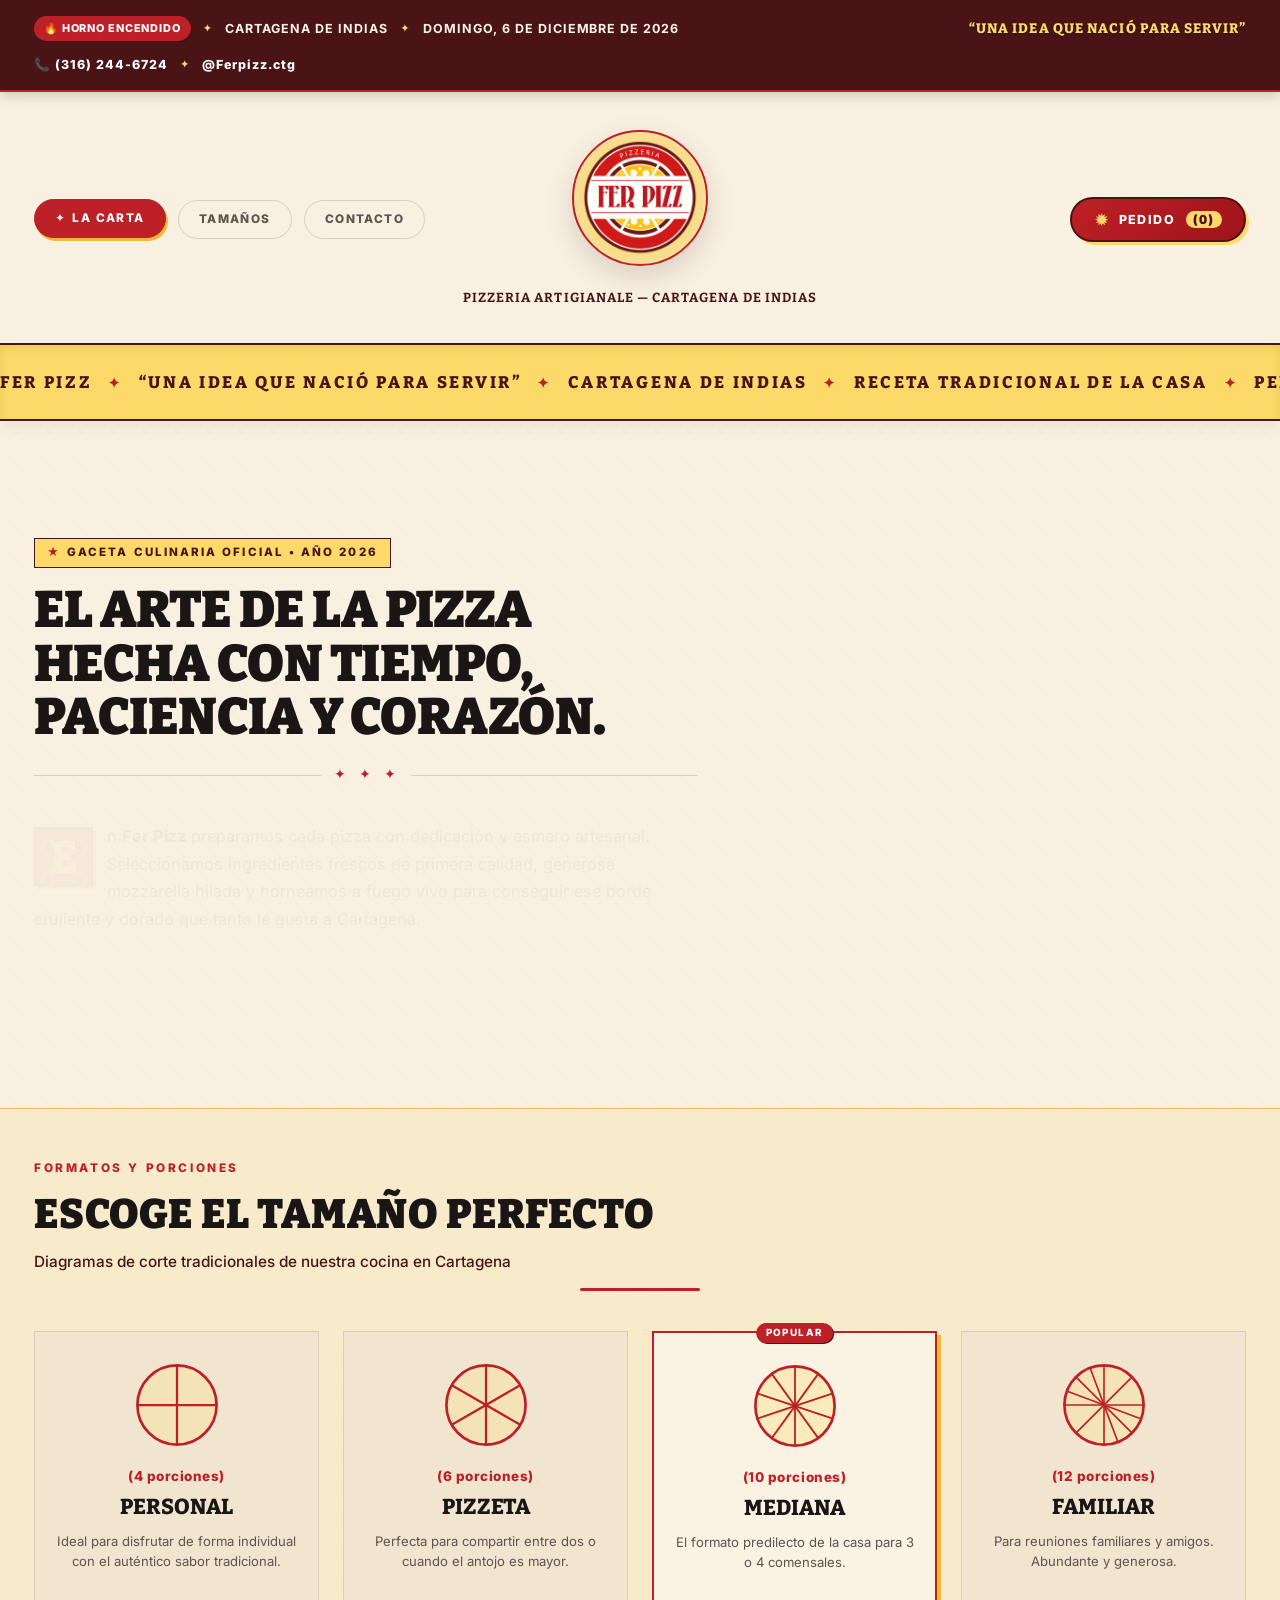
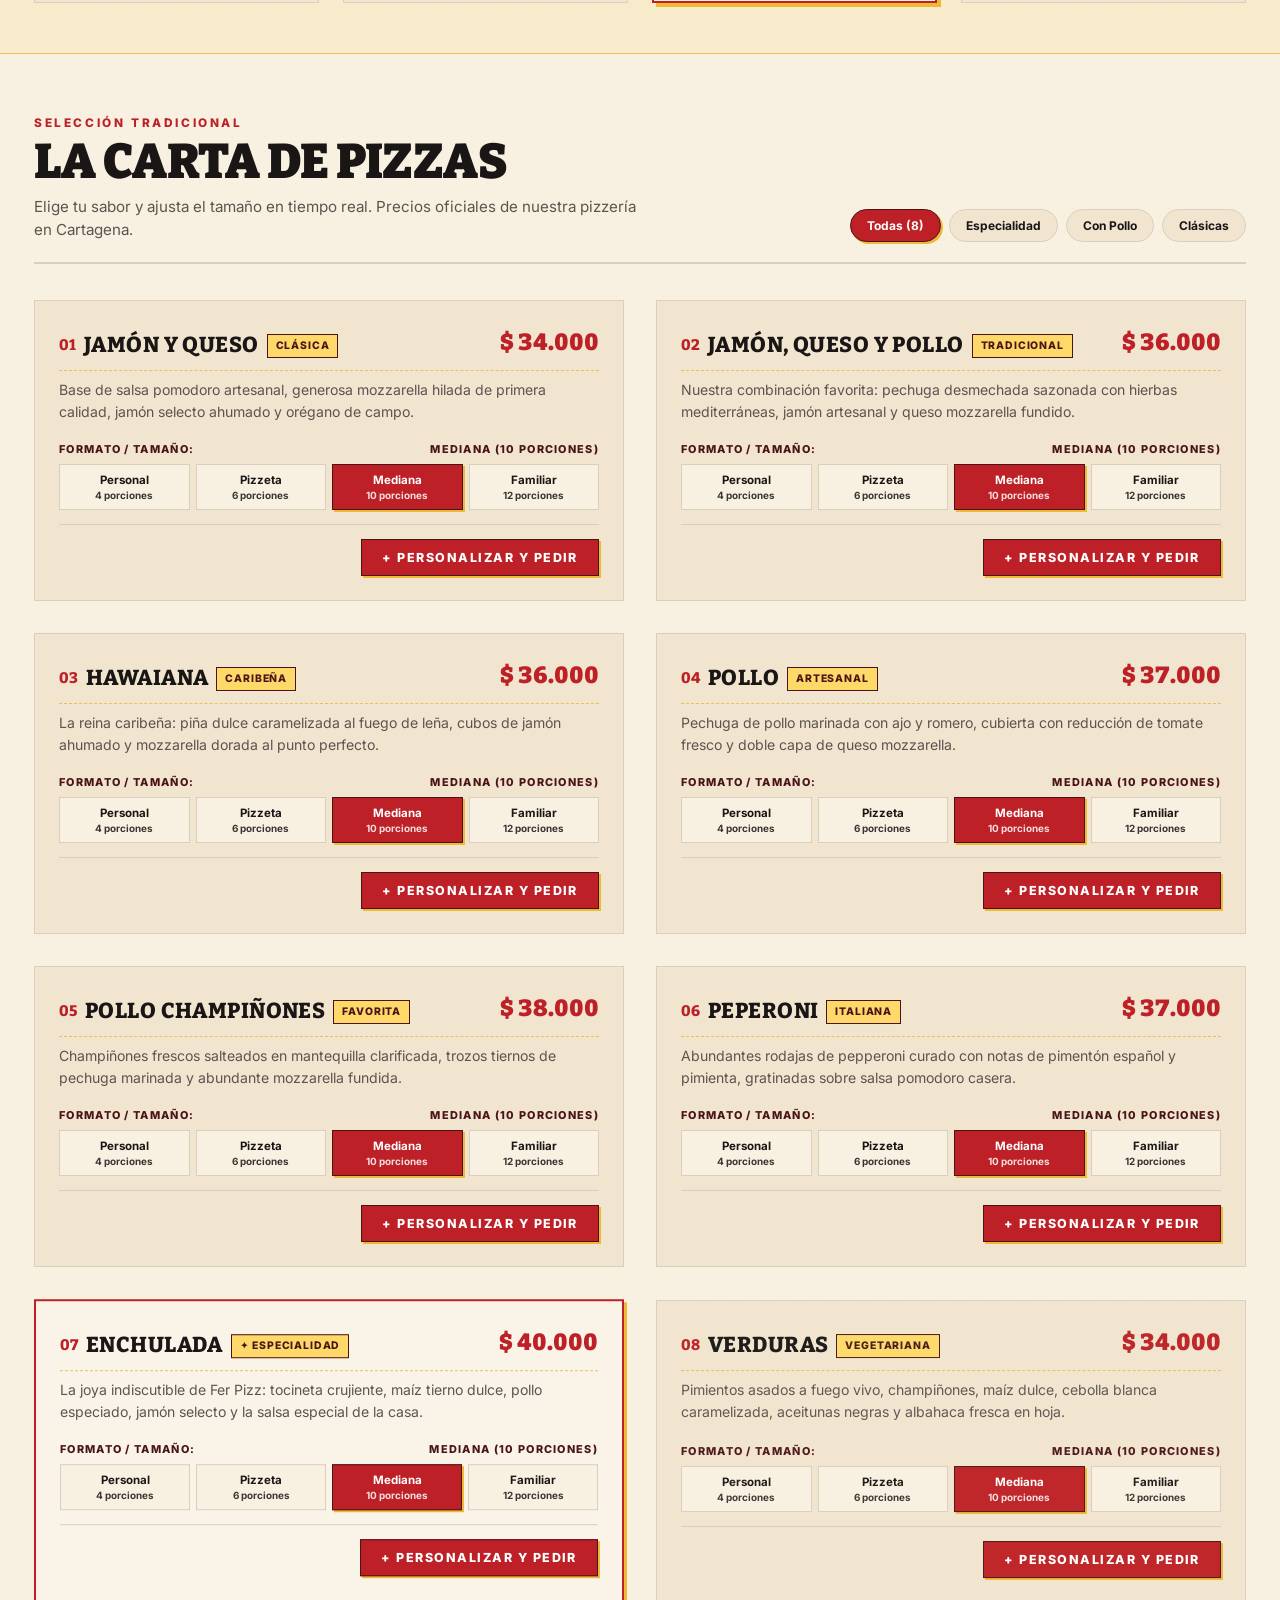
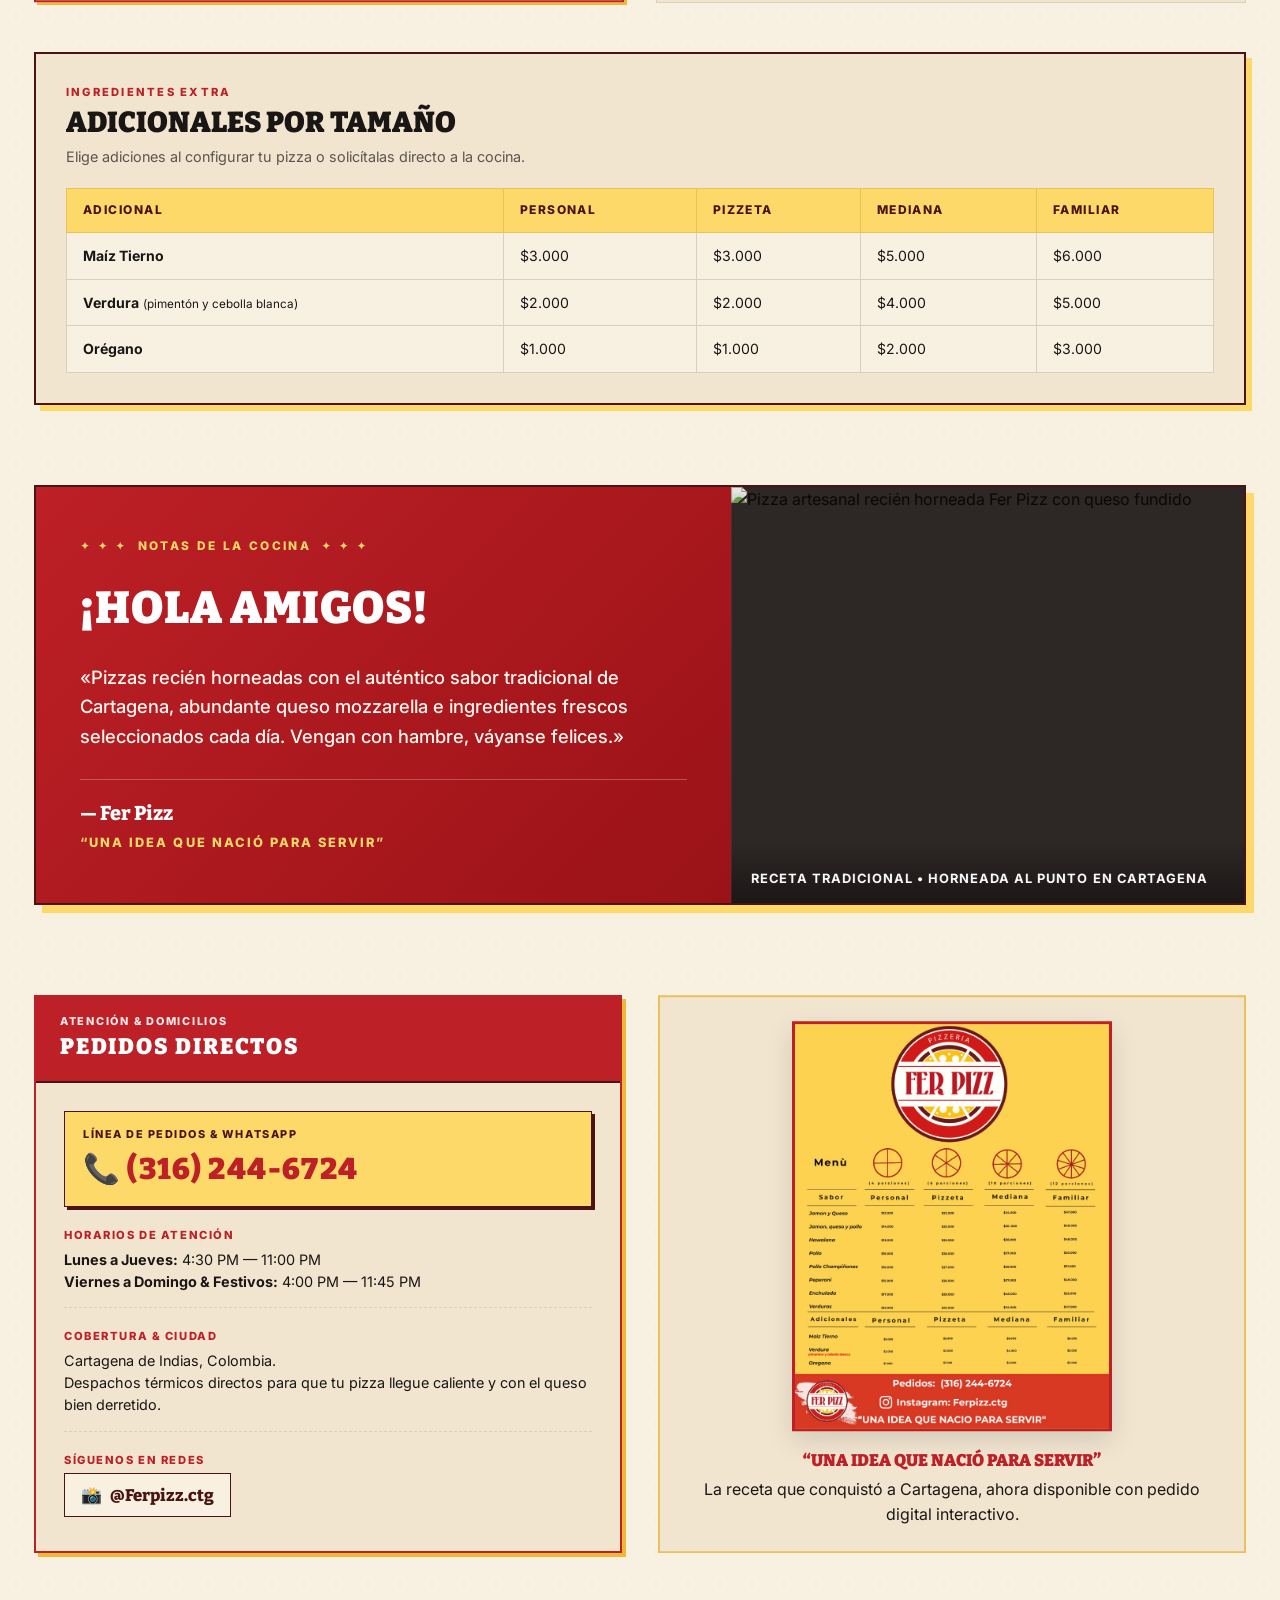
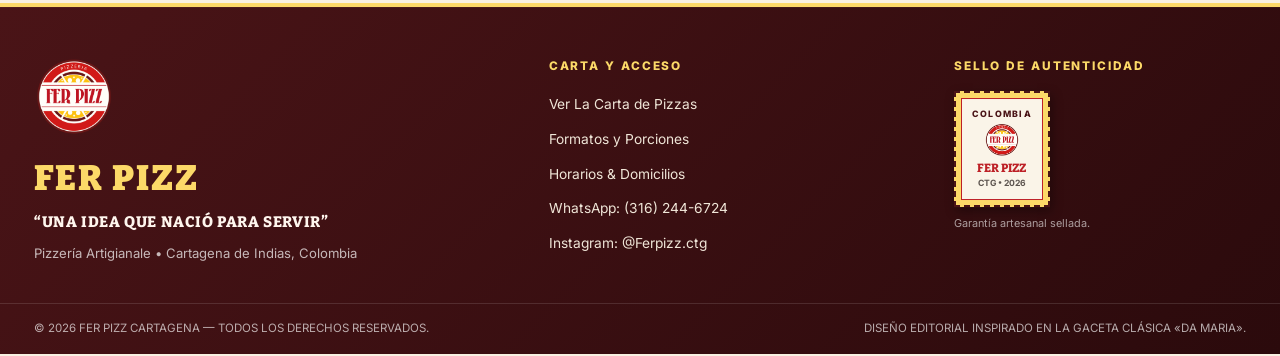
==== index.html @ 202ca38a "feat: lanzamiento oficial de la plataforma web Fer Pizz Cartagena - Diseño editorial artesanal inspi" ====
<!DOCTYPE html>
<html lang="es">
<head>
  <meta charset="UTF-8">
  <meta name="viewport" content="width=device-width, initial-scale=1.0, maximum-scale=5.0, viewport-fit=cover">
  <title>FER PIZZ — Pizzeria Artigianale | Cartagena de Indias</title>
  <meta name="description" content="Pizzería artesanal Fer Pizz en Cartagena. Una idea que nació para servir: pizzas recién horneadas, ingredientes frescos y el auténtico sabor tradicional de Cartagena.">

  <!-- Google Fonts: Playfair Display, Bitter & Inter -->
  <link rel="preconnect" href="https://fonts.googleapis.com">
  <link rel="preconnect" href="https://fonts.gstatic.com" crossorigin>
  <link href="https://fonts.googleapis.com/css2?family=Bitter:ital,wght@0,400;0,600;0,700;0,800;0,900;1,400;1,700&family=Inter:wght@300;400;500;600;700;800&family=Playfair+Display:ital,wght@0,400;0,600;0,700;0,900;1,400;1,600;1,700&display=swap" rel="stylesheet">

  <!-- Leaflet.js CSS (OpenStreetMap - 100% Gratuito) -->
  <link rel="stylesheet" href="https://unpkg.com/leaflet@1.9.4/dist/leaflet.css" integrity="sha256-p4NxAoJBhIIN+hmNHrzRCf9tD/miZyoHS5obTRR9BMY=" crossorigin=""/>

  <!-- Estilos Maestros Da Maria + Fer Pizz Brand -->
  <link rel="stylesheet" href="styles.css">
</head>
<body class="newspaper-theme full-viewport">

  <!-- TOPBAR EDITORIAL UNIFICADA (ELEGANTE, SIN DOBLE AMARILLO) -->
  <div class="unified-editorial-topbar">
    <div class="site-container topbar-flex">
      <div class="topbar-left">
        <span class="badge-oven">🔥 HORNO ENCENDIDO</span>
        <span class="topbar-sep">✦</span>
        <span class="topbar-text">CARTAGENA DE INDIAS</span>
        <span class="topbar-sep desktop-only">✦</span>
        <span class="topbar-date desktop-only" id="currentDateDisplay">EDICIÓN DE HOY</span>
      </div>
      <div class="topbar-center">
        <span class="topbar-slogan">“UNA IDEA QUE NACIÓ PARA SERVIR”</span>
      </div>
      <div class="topbar-right">
        <a href="https://wa.me/573162446724" target="_blank" rel="noopener noreferrer" class="topbar-contact-link">
          📞 (316) 244-6724
        </a>
        <span class="topbar-sep">✦</span>
        <a href="https://instagram.com/Ferpizz.ctg" target="_blank" rel="noopener noreferrer" class="topbar-contact-link">
          @Ferpizz.ctg
        </a>
      </div>
    </div>
  </div>

  <!-- HEADER PRINCIPAL SIMÉTRICO CON LOGO ORIGINAL -->
  <header class="editorial-header-fluid" id="mainHeader">
    <div class="site-container header-layout">
      
      <!-- LADO IZQUIERDO: NAVEGACIÓN -->
      <nav class="header-nav-group left-nav" aria-label="Navegación principal">
        <a href="#menu-section" class="pill-btn-nav active">
          <span class="pill-ornament">✦</span>
          <span>LA CARTA</span>
        </a>
        <a href="#porciones-section" class="pill-btn-subtle">
          <span>TAMAÑOS</span>
        </a>
        <a href="#horarios-section" class="pill-btn-subtle">
          <span>CONTACTO</span>
        </a>
      </nav>

      <!-- CENTRO: LOGO OFICIAL FER PIZZ -->
      <div class="brand-center-wrapper">
        <a href="#" class="logo-link" aria-label="Inicio Fer Pizz">
          <div class="logo-circle-ring">
            <img 
              src="logo.png" 
              alt="Logo Oficial Fer Pizz - Pizzería Artigianale Cartagena" 
              class="official-logo-img"
              width="130"
              height="130"
            />
          </div>
        </a>
        <p class="brand-tagline">Pizzeria Artigianale — Cartagena de Indias</p>
      </div>

      <!-- LADO DERECHO: BOTÓN DE PEDIDO INTERACTIVO -->
      <div class="header-nav-group right-nav">
        <button id="cartTriggerBtn" class="pill-btn-cart" aria-label="Ver carrito de compras">
          <span class="cart-spin-icon">✹</span>
          <span class="cart-label">PEDIDO</span>
          <span class="cart-badge-counter" id="cartCountBadge">(0)</span>
        </button>
      </div>

    </div>
  </header>

  <!-- MARQUESINA INFINITA CONTINUA (LOOP TICKER MOSTAZA Y ROJO) -->
  <div class="marquee-mustard-wrapper" aria-label="Cinta de novedades">
    <div class="marquee-track" id="marqueeTrack">
      <div class="marquee-content">
        FER PIZZ <span class="m-diamond">✦</span> “UNA IDEA QUE NACIÓ PARA SERVIR” <span class="m-diamond">✦</span> CARTAGENA DE INDIAS <span class="m-diamond">✦</span> RECETA TRADICIONAL DE LA CASA <span class="m-diamond">✦</span> PEDIDOS AL (316) 244-6724 <span class="m-diamond">✦</span> @FERPIZZ.CTG <span class="m-diamond">✦</span> DEL HORNO A TU MESA <span class="m-diamond">✦</span>
      </div>
      <div class="marquee-content" aria-hidden="true">
        FER PIZZ <span class="m-diamond">✦</span> “UNA IDEA QUE NACIÓ PARA SERVIR” <span class="m-diamond">✦</span> CARTAGENA DE INDIAS <span class="m-diamond">✦</span> RECETA TRADICIONAL DE LA CASA <span class="m-diamond">✦</span> PEDIDOS AL (316) 244-6724 <span class="m-diamond">✦</span> @FERPIZZ.CTG <span class="m-diamond">✦</span> DEL HORNO A TU MESA <span class="m-diamond">✦</span>
      </div>
    </div>
  </div>

  <!-- HERO EDITORIAL CON ANIMACIÓN DE ENTRADA -->
  <section class="hero-fluid-section">
    <div class="site-container hero-grid">
      
      <!-- COLUMNA IZQUIERDA HERO: MANIFIESTO & CITA -->
      <div class="hero-manifesto-col reveal-on-scroll">
        <div class="hero-kicker-badge">
          <span class="kicker-star">★</span> GACETA CULINARIA OFICIAL • AÑO 2026
        </div>
        <h1 class="hero-headline-title">
          EL ARTE DE LA PIZZA HECHA CON TIEMPO, PACIENCIA Y CORAZÓN.
        </h1>
        <div class="hero-rule-ornate">
          <span class="rule-line"></span>
          <span class="rule-symbol">✦ ✦ ✦</span>
          <span class="rule-line"></span>
        </div>
        <p class="hero-body-text">
          <span class="letterhighlight">E</span>n <strong>Fer Pizz</strong> preparamos cada pizza con dedicación y esmero artesanal. Seleccionamos ingredientes frescos de primera calidad, generosa mozzarella hilada y horneamos a fuego vivo para conseguir ese borde crujiente y dorado que tanto le gusta a Cartagena.
        </p>

        <div class="hero-action-row">
          <a href="#menu-section" class="btn-mustard-solid pulse-cta">
            <span>EXPLORAR LA CARTA COMPLETA ↓</span>
          </a>
          <a href="https://wa.me/573162446724?text=Hola%20Fer%20Pizz%2C%20quisiera%20hacer%20un%20pedido%20directo" target="_blank" rel="noopener noreferrer" class="btn-editorial-outline">
            <span>WHATSAPP DIRECTO ↗</span>
          </a>
        </div>
      </div>

      <!-- COLUMNA DERECHA HERO: FOTO ENMARCADA & SELLO VINTAGE FLOTANTE -->
      <div class="hero-visual-col reveal-on-scroll delay-1">
        <div class="photo-composition-wrap">
          
          <!-- SELLO DE GARANTÍA EDITORIAL ORGANIZADO Y ELEGANTE -->
          <div class="clean-seal-badge" id="rubberStamp" title="Sello de Garantía Fer Pizz">
            <div class="seal-outer-circle">
              <div class="seal-inner-circle">
                <span class="seal-city-tag">CARTAGENA</span>
                <span class="seal-stars">★ ★ ★</span>
                <strong class="seal-brand">FER PIZZ</strong>
                <span class="seal-tradition">TRADICIONAL</span>
                <span class="seal-pill">2026</span>
              </div>
            </div>
          </div>

          <!-- FOTOGRAFÍA PRINCIPAL VERTICAL -->
          <div class="framed-photo-card">
            <img 
              src="https://images.unsplash.com/photo-1513104890138-7c749659a591?q=80&w=1200&auto=format&fit=crop" 
              alt="Pizza artesanal Fer Pizz horneada al punto con queso fundido y albahaca fresca"
              class="editorial-main-img"
              loading="eager"
            />
            <div class="photo-caption-bar">
              <span class="caption-icon">❧</span>
              <span class="caption-text">Receta Tradicional • Hornos de Fuego Vivo • Cartagena</span>
            </div>
          </div>

        </div>
      </div>

    </div>
  </section>

  <!-- SECCIÓN VISUAL DE PORCIONES Y TAMAÑOS (DISEÑO EXACTO DEL MENÚ ORIGINAL) -->
  <section class="portions-guide-section" id="porciones-section">
    <div class="site-container">
      
      <div class="section-title-wrap text-center reveal-on-scroll">
        <span class="kicker-tag">FORMATOS Y PORCIONES</span>
        <h2 class="section-headline">ESCOGE EL TAMAÑO PERFECTO</h2>
        <p class="section-sub">Diagramas de corte tradicionales de nuestra cocina en Cartagena</p>
        <div class="mustard-divider-line"></div>
      </div>

      <!-- GRILLA DE LOS 4 FORMATOS ORIGINALES -->
      <div class="portions-interactive-grid reveal-on-scroll delay-1">
        
        <!-- FORMATO 1: PERSONAL -->
        <div class="portion-card" data-size="personal">
          <div class="portion-circle-diagram">
            <!-- 4 Porciones: Cruz en círculo -->
            <svg viewBox="0 0 100 100" class="pizza-cut-svg">
              <circle cx="50" cy="50" r="44" stroke="#BD2026" stroke-width="3" fill="#FCD968" fill-opacity="0.25"/>
              <line x1="50" y1="6" x2="50" y2="94" stroke="#BD2026" stroke-width="2.5"/>
              <line x1="6" y1="50" x2="94" y2="50" stroke="#BD2026" stroke-width="2.5"/>
            </svg>
          </div>
          <span class="portion-count-tag">(4 porciones)</span>
          <h3 class="portion-name">Personal</h3>
          <p class="portion-desc">Ideal para disfrutar de forma individual con el auténtico sabor tradicional.</p>
        </div>

        <!-- FORMATO 2: PIZZETA -->
        <div class="portion-card" data-size="pizzeta">
          <div class="portion-circle-diagram">
            <!-- 6 Porciones: 3 líneas a 60° -->
            <svg viewBox="0 0 100 100" class="pizza-cut-svg">
              <circle cx="50" cy="50" r="44" stroke="#BD2026" stroke-width="3" fill="#FCD968" fill-opacity="0.25"/>
              <line x1="50" y1="6" x2="50" y2="94" stroke="#BD2026" stroke-width="2.5"/>
              <line x1="12" y1="28" x2="88" y2="72" stroke="#BD2026" stroke-width="2.5"/>
              <line x1="12" y1="72" x2="88" y2="28" stroke="#BD2026" stroke-width="2.5"/>
            </svg>
          </div>
          <span class="portion-count-tag">(6 porciones)</span>
          <h3 class="portion-name">Pizzeta</h3>
          <p class="portion-desc">Perfecta para compartir entre dos o cuando el antojo es mayor.</p>
        </div>

        <!-- FORMATO 3: MEDIANA -->
        <div class="portion-card active-featured" data-size="mediana">
          <div class="portion-badge-pop">POPULAR</div>
          <div class="portion-circle-diagram">
            <!-- 10 Porciones -->
            <svg viewBox="0 0 100 100" class="pizza-cut-svg">
              <circle cx="50" cy="50" r="44" stroke="#BD2026" stroke-width="3" fill="#FCD968" fill-opacity="0.32"/>
              <line x1="50" y1="6" x2="50" y2="94" stroke="#BD2026" stroke-width="2"/>
              <line x1="8" y1="36" x2="92" y2="64" stroke="#BD2026" stroke-width="2"/>
              <line x1="24" y1="14" x2="76" y2="86" stroke="#BD2026" stroke-width="2"/>
              <line x1="76" y1="14" x2="24" y2="86" stroke="#BD2026" stroke-width="2"/>
              <line x1="92" y1="36" x2="8" y2="64" stroke="#BD2026" stroke-width="2"/>
            </svg>
          </div>
          <span class="portion-count-tag">(10 porciones)</span>
          <h3 class="portion-name">Mediana</h3>
          <p class="portion-desc">El formato predilecto de la casa para 3 o 4 comensales.</p>
        </div>

        <!-- FORMATO 4: FAMILIAR -->
        <div class="portion-card" data-size="familiar">
          <div class="portion-circle-diagram">
            <!-- 12 Porciones -->
            <svg viewBox="0 0 100 100" class="pizza-cut-svg">
              <circle cx="50" cy="50" r="44" stroke="#BD2026" stroke-width="3" fill="#FCD968" fill-opacity="0.25"/>
              <line x1="50" y1="6" x2="50" y2="94" stroke="#BD2026" stroke-width="1.8"/>
              <line x1="6" y1="50" x2="94" y2="50" stroke="#BD2026" stroke-width="1.8"/>
              <line x1="19" y1="19" x2="81" y2="81" stroke="#BD2026" stroke-width="1.8"/>
              <line x1="19" y1="81" x2="81" y2="19" stroke="#BD2026" stroke-width="1.8"/>
              <line x1="10" y1="35" x2="90" y2="65" stroke="#BD2026" stroke-width="1.8"/>
              <line x1="35" y1="10" x2="65" y2="90" stroke="#BD2026" stroke-width="1.8"/>
            </svg>
          </div>
          <span class="portion-count-tag">(12 porciones)</span>
          <h3 class="portion-name">Familiar</h3>
          <p class="portion-desc">Para reuniones familiares y amigos. Abundante y generosa.</p>
        </div>

      </div>

    </div>
  </section>

  <!-- LA CARTA DE PIZZAS INTERACTIVA CON FILTROS Y ANIMACIONES -->
  <section class="menu-interactive-section" id="menu-section">
    <div class="site-container">
      
      <div class="menu-header-bar reveal-on-scroll">
        <div class="menu-header-text">
          <span class="kicker-tag">SELECCIÓN TRADICIONAL</span>
          <h2 class="menu-giant-title">LA CARTA DE PIZZAS</h2>
          <p class="menu-lead-sub">Elige tu sabor y ajusta el tamaño en tiempo real. Precios oficiales de nuestra pizzería en Cartagena.</p>
        </div>
        
        <!-- FILTROS DE CATEGORÍA INTERACTIVOS -->
        <div class="menu-filter-nav" role="tablist" aria-label="Filtrar por categoría">
          <button type="button" class="filter-tab active" data-filter="all">Todas (8)</button>
          <button type="button" class="filter-tab" data-filter="especial">Especialidad</button>
          <button type="button" class="filter-tab" data-filter="pollo">Con Pollo</button>
          <button type="button" class="filter-tab" data-filter="clasica">Clásicas</button>
        </div>
      </div>

      <!-- GRILLA PRINCIPAL DE PLATOS INTERACTIVA -->
      <div class="menu-cards-grid" id="pizzaMenuContainer">
        <!-- Renderizado dinámicamente con app.js -->
      </div>

      <!-- TABLA DE ADICIONALES OFICIAL DEL MENÚ (TAMAÑOS DINÁMICOS) -->
      <div class="additions-official-panel reveal-on-scroll">
        <div class="additions-panel-header">
          <div class="panel-tag">INGREDIENTES EXTRA</div>
          <h3 class="panel-title">ADICIONALES POR TAMAÑO</h3>
          <p class="panel-sub">Elige adiciones al configurar tu pizza o solicítalas directo a la cocina.</p>
        </div>
        <div class="additions-table-wrap">
          <table class="additions-editorial-table">
            <thead>
              <tr>
                <th>Adicional</th>
                <th>Personal</th>
                <th>Pizzeta</th>
                <th>Mediana</th>
                <th>Familiar</th>
              </tr>
            </thead>
            <tbody>
              <tr>
                <td><strong>Maíz Tierno</strong></td>
                <td>$3.000</td>
                <td>$3.000</td>
                <td>$5.000</td>
                <td>$6.000</td>
              </tr>
              <tr>
                <td><strong>Verdura</strong> <small>(pimentón y cebolla blanca)</small></td>
                <td>$2.000</td>
                <td>$2.000</td>
                <td>$4.000</td>
                <td>$5.000</td>
              </tr>
              <tr>
                <td><strong>Orégano</strong></td>
                <td>$1.000</td>
                <td>$1.000</td>
                <td>$2.000</td>
                <td>$3.000</td>
              </tr>
            </tbody>
          </table>
        </div>
      </div>

    </div>
  </section>

  <!-- "COOK'S NOTE" & SLOGAN BANNER (BLOQUE ROJO Y MOSTAZA) -->
  <section class="cooks-banner-section reveal-on-scroll">
    <div class="site-container">
      <div class="cooks-fluid-card">
        
        <!-- BLOQUE ROJO SÓLIDO (#BD2026) TIPO CIAO AMICI -->
        <div class="cooks-red-panel">
          <div class="red-panel-tag">
            <span>✦ ✦ ✦</span>
            <span>NOTAS DE LA COCINA</span>
            <span>✦ ✦ ✦</span>
          </div>
          <h3 class="cooks-greeting-title">¡Hola Amigos!</h3>
          <p class="cooks-quote">
            «Pizzas recién horneadas con el auténtico sabor tradicional de Cartagena, abundante queso mozzarella e ingredientes frescos seleccionados cada día. Vengan con hambre, váyanse felices.»
          </p>
          <div class="cooks-sign-block">
            <span class="sign-name">— Fer Pizz</span>
            <span class="sign-motto">“UNA IDEA QUE NACIÓ PARA SERVIR”</span>
          </div>
        </div>

        <!-- BLOQUE FOTOGRÁFICO DE PIZZA ARTESANAL EN EL HORNO -->
        <div class="cooks-photo-panel">
          <img 
            src="https://images.unsplash.com/photo-1565299624946-b28f40a0ae38?q=80&w=1000&auto=format&fit=crop" 
            alt="Pizza artesanal recién horneada Fer Pizz con queso fundido" 
            class="dough-action-img"
            loading="lazy"
          />
          <div class="photo-overlay-tag">
            <span>Receta tradicional • Horneada al punto en Cartagena</span>
          </div>
        </div>

      </div>
    </div>
  </section>

  <!-- SECCIÓN BOOK & ORDER / HORARIOS / MAPA COBERTURA -->
  <section class="contact-order-section" id="horarios-section">
    <div class="site-container">
      <div class="contact-split-grid reveal-on-scroll">
        
        <!-- COLUMNA IZQUIERDA: TARJETA DE PEDIDOS -->
        <div class="contact-card-box">
          <div class="card-box-header">
            <span class="box-kicker">ATENCIÓN & DOMICILIOS</span>
            <h3 class="box-title">PEDIDOS DIRECTOS</h3>
          </div>
          <div class="card-box-body">
            
            <div class="contact-lead-phone">
              <span class="phone-label">LÍNEA DE PEDIDOS & WHATSAPP</span>
              <a href="https://wa.me/573162446724" target="_blank" rel="noopener noreferrer" class="phone-big-link">
                📞 (316) 244-6724
              </a>
            </div>

            <div class="info-block-row">
              <span class="info-label">HORARIOS DE ATENCIÓN</span>
              <p class="info-text">
                <strong>Lunes a Jueves:</strong> 4:30 PM — 11:00 PM<br>
                <strong>Viernes a Domingo & Festivos:</strong> 4:00 PM — 11:45 PM
              </p>
            </div>

            <div class="info-block-row">
              <span class="info-label">COBERTURA & CIUDAD</span>
              <p class="info-text">
                Cartagena de Indias, Colombia.<br>
                <span>Despachos térmicos directos para que tu pizza llegue caliente y con el queso bien derretido.</span>
              </p>
            </div>

            <div class="info-block-row">
              <span class="info-label">SÍGUENOS EN REDES</span>
              <a href="https://instagram.com/Ferpizz.ctg" target="_blank" rel="noopener noreferrer" class="insta-follow-btn">
                <span class="ig-icon">📸</span> @Ferpizz.ctg
              </a>
            </div>

          </div>
        </div>

        <!-- COLUMNA DERECHA: FLYER ORIGINAL & HISTORIA DE MARCA -->
        <div class="brand-story-box">
          <div class="flyer-preview-frame">
            <img 
              src="menu_original.png" 
              alt="Volante y Menú Original de Fer Pizz Cartagena" 
              class="original-flyer-img"
              loading="lazy"
            />
          </div>
          <div class="flyer-caption">
            <span class="flyer-slogan">“UNA IDEA QUE NACIÓ PARA SERVIR”</span>
            <p>La receta que conquistó a Cartagena, ahora disponible con pedido digital interactivo.</p>
          </div>
        </div>

      </div>
    </div>
  </section>

  <!-- PIE DE PÁGINA ROJO Y MOSTAZA OFICIAL DE FER PIZZ -->
  <footer class="official-brand-footer">
    <div class="site-container footer-content">
      
      <div class="footer-brand-col">
        <div class="footer-logo-wrap">
          <img src="logo.png" alt="Fer Pizz Logo" class="footer-logo-img" width="90" height="90">
        </div>
        <h3 class="footer-brand-name">FER PIZZ</h3>
        <p class="footer-motto-quote">“UNA IDEA QUE NACIÓ PARA SERVIR”</p>
        <p class="footer-sub">Pizzería Artigianale • Cartagena de Indias, Colombia</p>
      </div>

      <div class="footer-nav-col">
        <span class="footer-heading">CARTA Y ACCESO</span>
        <ul class="footer-links">
          <li><a href="#menu-section">Ver La Carta de Pizzas</a></li>
          <li><a href="#porciones-section">Formatos y Porciones</a></li>
          <li><a href="#horarios-section">Horarios & Domicilios</a></li>
          <li><a href="https://wa.me/573162446724" target="_blank" rel="noopener noreferrer">WhatsApp: (316) 244-6724</a></li>
          <li><a href="https://instagram.com/Ferpizz.ctg" target="_blank" rel="noopener noreferrer">Instagram: @Ferpizz.ctg</a></li>
        </ul>
      </div>

      <!-- SELLO POSTAL INTERACTIVO (ACCESO SECRETO AL CMS: 5 CLICS) -->
      <div class="footer-stamp-col">
        <span class="footer-heading">SELLO DE AUTENTICIDAD</span>
        <div 
          class="secret-postage-stamp" 
          id="secretStampTrigger" 
          title="Sello Postal Oficial Fer Pizz (Haz 5 clics para el CMS)"
          role="button"
          tabindex="0"
          aria-label="Sello postal conmemorativo"
        >
          <div class="stamp-serrated-border">
            <div class="stamp-inner-content">
              <span class="postage-country">COLOMBIA</span>
              <img src="logo.png" alt="Stamp Logo" width="34" height="34" style="margin: 2px auto;">
              <span class="postage-val">FER PIZZ</span>
              <span class="postage-sub">CTG • 2026</span>
            </div>
          </div>
        </div>
        <p class="postage-hint">Garantía artesanal sellada.</p>
      </div>

    </div>

    <div class="footer-bottom-strip">
      <div class="site-container strip-flex">
        <span>© 2026 FER PIZZ CARTAGENA — TODOS LOS DERECHOS RESERVADOS.</span>
        <span>DISEÑO EDITORIAL INSPIRADO EN LA GACETA CLÁSICA «DA MARIA».</span>
      </div>
    </div>
  </footer>

  <!-- BARRA FLOTANTE MÓVIL (QUICK CART ACCESS EN SMARTPHONES) -->
  <aside class="mobile-sticky-order-bar" id="mobileStickyBar">
    <div class="sticky-bar-content">
      <div class="sticky-order-info">
        <span class="sticky-title">TU PEDIDO:</span>
        <span class="sticky-total" id="mobileStickyTotal">$0 COP</span>
      </div>
      <button type="button" class="btn-sticky-checkout" id="mobileCartOpenBtn">
        <span>VER CARRITO 🛒</span>
      </button>
    </div>
  </aside>

  <!-- ======================================================== -->
  <!-- MODAL DESPLEGABLE / DRAWER DE TOPPINGS & PERSONALIZACIÓN -->
  <!-- ======================================================== -->
  <div class="toppings-modal-backdrop" id="toppingsModalBackdrop" aria-hidden="true">
    <div class="toppings-drawer" role="dialog" aria-labelledby="toppingsModalTitle">
      <div class="toppings-header">
        <button type="button" class="toppings-close-btn" id="closeToppingsModalBtn" aria-label="Cerrar personalizador">&times;</button>
        <span class="toppings-kicker-tag">✦ PERSONALIZA TU PIZZA</span>
        <h3 class="toppings-title" id="toppingsModalTitle">PIZZA ENCHULADA</h3>
        <p class="toppings-sub" id="toppingsModalSub">Formato seleccionado: Mediana (10 porciones)</p>
        <div class="toppings-base-pill" id="toppingsBasePill">Precio base: $0 COP</div>
        <div class="modal-size-pills-row" id="modalSizePillsRow"></div>
      </div>

      <div class="toppings-body">
        <div class="toppings-section-intro">
          <span>ELIGE TUS TOPPINGS Y ADICIONALES:</span>
          <small>Precios oficiales calculados por tamaño</small>
        </div>

        <!-- LISTA INTERACTIVA DE ADICIONALES -->
        <div class="toppings-cards-list" id="toppingsCardsList">
          <!-- Inyectado dinámicamente vía app.js -->
        </div>

        <!-- SELECTOR DE CANTIDAD -->
        <div class="toppings-qty-row">
          <span class="qty-label">CANTIDAD DE PIZZAS:</span>
          <div class="qty-stepper">
            <button type="button" class="btn-qty" id="modalQtyMinusBtn" aria-label="Disminuir">-</button>
            <span class="qty-count" id="modalQtyCount">1</span>
            <button type="button" class="btn-qty" id="modalQtyPlusBtn" aria-label="Aumentar">+</button>
          </div>
        </div>

        <!-- NOTAS ESPECIALES -->
        <div class="toppings-notes-wrap">
          <label for="modalItemNotes" class="toppings-notes-label">INSTRUCCIONES PARA LA COCINA (OPCIONAL):</label>
          <input type="text" id="modalItemNotes" class="newspaper-input" placeholder="Ej: Borde bien tostadito, orégano bien distribuido...">
        </div>
      </div>

      <div class="toppings-footer">
        <div class="toppings-total-row">
          <span>TOTAL DE ESTE PLATO:</span>
          <strong class="toppings-price-sum" id="modalTotalSumDisplay">$0 COP</strong>
        </div>
        <button type="button" class="btn-mustard-solid btn-add-custom-pizza" id="btnConfirmCustomPizza">
          <span>✓ AGREGAR AL CARRITO</span>
        </button>
      </div>
    </div>
  </div>

  <!-- ======================================================== -->
  <!-- MODAL / DRAWER DE CHECKOUT EDITORIAL CON MAPA SEPIA      -->
  <!-- ======================================================== -->
  <div class="checkout-modal-backdrop" id="checkoutBackdrop" aria-hidden="true">
    <div class="checkout-receipt-drawer" role="dialog" aria-labelledby="receiptTitle">
      
      <!-- CABECERA DEL RECIBO -->
      <div class="receipt-header">
        <button class="receipt-close-btn" id="closeCartBtn" aria-label="Cerrar carrito">&times;</button>
        <div class="receipt-stamp-badge">FER PIZZ • CARRITO</div>
        <h3 class="receipt-main-title" id="receiptTitle">RECIBO DE PEDIDO</h3>
        <p class="receipt-subtitle">Carrito de Pedido Oficial — Cartagena</p>
        <div class="receipt-dashed-line"></div>
      </div>

      <!-- CUERPO CON SCROLL -->
      <div class="receipt-scrollable-body">
        
        <!-- LISTA DE ARTÍCULOS EN EL CARRITO -->
        <div class="receipt-items-section">
          <div class="receipt-section-label">ARTÍCULOS SELECCIONADOS</div>
          <div class="receipt-items-list" id="receiptItemsList">
            <!-- Inyectado vía JavaScript -->
          </div>
        </div>

        <div class="receipt-dashed-line"></div>

        <!-- RESUMEN DE TOTALES -->
        <div class="receipt-totals-block">
          <div class="receipt-total-row">
            <span>SUBTOTAL CARRITO:</span>
            <span id="receiptSubtotalDisplay">$0 COP</span>
          </div>
          <div class="receipt-total-row">
            <span>DESPACHO A DOMICILIO:</span>
            <span class="free-badge">SE CALCULA POR ZONA</span>
          </div>
          <div class="receipt-total-row total-highlight">
            <span>TOTAL ESTIMADO:</span>
            <span id="receiptTotalDisplay">$0 COP</span>
          </div>
        </div>

        <div class="receipt-dashed-line"></div>

        <!-- FORMULARIO DE DESPACHO & CLIENTE -->
        <form class="receipt-order-form" id="orderCheckoutForm" onsubmit="return false;">
          <div class="receipt-section-label">DATOS DE ENTREGA</div>

          <div class="form-row">
            <label for="clientNameInput" class="form-label">Nombre y Apellido *</label>
            <input type="text" id="clientNameInput" class="newspaper-input" placeholder="Ej: Don Carlos Mendoza" required autocomplete="name">
          </div>

          <div class="form-row">
            <label for="clientPhoneInput" class="form-label">Teléfono / WhatsApp *</label>
            <input type="tel" id="clientPhoneInput" class="newspaper-input" placeholder="Ej: 316 244 6724" required autocomplete="tel">
          </div>

          <div class="form-row">
            <label for="clientAddressInput" class="form-label">Dirección Escrita (Barrio, Edificio, Apto) *</label>
            <input type="text" id="clientAddressInput" class="newspaper-input" placeholder="Ej: Bocagrande, Cra 3 # 7-45, Apto 402" required>
          </div>

          <div class="form-row">
            <label for="clientNotesInput" class="form-label">Instrucciones Especiales / Notas para la Cocina</label>
            <textarea id="clientNotesInput" class="newspaper-textarea" rows="2" placeholder="Ej: Cortar en porciones bien separadas, llamar al llegar..."></textarea>
          </div>

          <div class="receipt-dashed-line"></div>

          <!-- MAPA LEAFLET CON FILTRO SEPIA -->
          <div class="map-receipt-wrapper">
            <div class="map-header-bar">
              <span class="map-bar-title">📍 PIN DE GEOLOCALIZACIÓN EN CARTAGENA</span>
              <button type="button" class="btn-geo-locate" id="btnGeolocate" title="Ubicar mi posición satelital">
                <span>🎯 Ubicar mi GPS</span>
              </button>
            </div>
            <p class="map-instruction">
              Arrastra el pin al punto exacto de tu entrada para que el repartidor no se pierda.
            </p>
            <div id="leafletMap" class="editorial-sepia-map"></div>
            <div class="map-coords-display">
              <span>Coordenadas fijadas:</span>
              <strong id="coordsText">10.4236° N, 75.5378° W (Cartagena)</strong>
            </div>
          </div>

          <!-- BOTÓN DE ENVÍO DIRECTO A WHATSAPP -->
          <div class="receipt-submit-wrap">
            <button type="submit" class="btn-whatsapp-order" id="sendWhatsAppOrderBtn">
              <span class="btn-wa-icon">
                <svg viewBox="0 0 24 24" width="22" height="22" fill="currentColor">
                  <path d="M12.031 6.172c-3.181 0-5.767 2.586-5.768 5.766-.001 1.298.38 2.27 1.019 3.287l-.582 2.128 2.182-.573c.978.58 1.911.928 3.145.929 3.178 0 5.767-2.587 5.768-5.766 0-3.18-2.587-5.771-5.764-5.771zm3.392 8.244c-.144.405-.837.774-1.17.824-.299.045-.677.063-1.092-.069-.252-.08-.575-.187-.988-.365-1.739-.751-2.874-2.502-2.961-2.617-.087-.116-.708-.94-.708-1.793s.448-1.273.607-1.446c.159-.173.346-.217.462-.217l.332.006c.106.005.249-.04.39.299.144.347.491 1.2.534 1.287.043.087.072.188.014.304-.058.116-.087.188-.173.289l-.26.304c-.087.086-.177.18-.076.353.101.174.449.741.964 1.201.662.591 1.221.774 1.394.86.174.086.275.072.376-.044.101-.116.433-.506.549-.68.116-.173.231-.144.39-.086s1.011.477 1.184.564.289.13.332.202c.043.073.043.419-.101.824z"/>
                  <path d="M12 2C6.477 2 2 6.477 2 12c0 1.891.526 3.662 1.444 5.177L2 22l4.98-1.309A9.957 9.957 0 0 0 12 22c5.523 0 10-4.477 10-10S17.523 2 12 2zm0 18.053c-1.63 0-3.15-.47-4.44-1.282l-.318-.2-2.965.778.791-2.89-.208-.331A8.028 8.028 0 0 1 3.947 12C3.947 7.559 7.559 3.947 12 3.947c4.44 0 8.053 3.614 8.053 8.053 0 4.44-3.613 8.053-8.053 8.053z"/>
                </svg>
              </span>
              <span class="btn-wa-text">ENVIAR PEDIDO A WHATSAPP</span>
            </button>
            <p class="receipt-wa-disclaimer">
              Se enviará tu pedido con formato oficial y se abrirá el chat oficial de Fer Pizz con tu ubicación GPS.
            </p>
          </div>

        </form>

      </div>
      <div class="receipt-serrated-bottom"></div>
    </div>
  </div>

  <!-- ======================================================== -->
  <!-- MODAL DEL PANEL ADMINISTRADOR OCULTO (CMS SECRETO)       -->
  <!-- ======================================================== -->
  <div class="admin-modal-backdrop" id="adminBackdrop" aria-hidden="true">
    <div class="admin-panel-container" role="dialog" aria-labelledby="adminTitle">
      <div class="admin-panel-header">
        <div>
          <span class="admin-badge">CMS PRIVADO</span>
          <h3 class="admin-title" id="adminTitle">PANEL DE GESTIÓN FER PIZZ</h3>
          <p class="admin-sub">Edición de Carta, Precios, Stock y Sincronización Firebase</p>
        </div>
        <button class="admin-close-btn" id="closeAdminBtn" aria-label="Cerrar panel de administración">&times;</button>
      </div>

      <div class="admin-auth-view" id="adminAuthView">
        <div class="auth-lock-icon">🔒</div>
        <h4>Acceso Restringido a Maestros Pizzaiolos</h4>
        <p>Introduce la clave de acceso de Fer Pizz para modificar la carta y precios.</p>
        <div class="auth-input-group">
          <input type="password" id="adminPasswordInput" class="newspaper-input text-center" placeholder="Clave de acceso (defecto: ferpizz2026)" autocomplete="current-password">
          <button type="button" class="btn-mustard-solid" id="adminLoginBtn">ENTRAR AL CMS</button>
        </div>
        <p class="auth-error-msg" id="authErrorMsg"></p>
      </div>

      <div class="admin-dashboard-view hidden" id="adminDashboardView">
        <div class="admin-tabs">
          <button type="button" class="admin-tab-btn active" data-tab="tab-pizzas">🍕 Carta de Pizzas & Precios</button>
          <button type="button" class="admin-tab-btn" data-tab="tab-anuncio">📢 Nota de Cocina & Promo</button>
          <button type="button" class="admin-tab-btn" data-tab="tab-firebase">☁️ Firebase Firestore Spark</button>
        </div>

        <div class="admin-tab-content active" id="tab-pizzas">
          <div class="tab-toolbar">
            <p class="toolbar-info">Precios oficiales en COP y disponibilidad. Los cambios se guardan al instante.</p>
            <div class="toolbar-actions">
              <button type="button" class="btn-admin-action" id="btnResetDefaults">Restaurar Precios Fábrica</button>
              <button type="button" class="btn-admin-action btn-save-main" id="btnSaveAdminChanges">Guardar Cambios</button>
            </div>
          </div>

          <div class="admin-pizza-table-wrapper">
            <table class="admin-pizza-table" id="adminPizzaTable">
              <thead>
                <tr>
                  <th>Sabor / Especialidad</th>
                  <th>Estado</th>
                  <th>Personal (4p)</th>
                  <th>Pizzeta (6p)</th>
                  <th>Mediana (10p)</th>
                  <th>Familiar (12p)</th>
                </tr>
              </thead>
              <tbody id="adminPizzaTbody"></tbody>
            </table>
          </div>
        </div>

        <div class="admin-tab-content" id="tab-anuncio">
          <div class="admin-form-group">
            <label class="form-label" for="adminCooksGreeting">Título de la Nota de Cocina</label>
            <input type="text" id="adminCooksGreeting" class="newspaper-input">
          </div>
          <div class="admin-form-group">
            <label class="form-label" for="adminCooksMessage">Mensaje del Chef / Anuncio de Temporada</label>
            <textarea id="adminCooksMessage" class="newspaper-textarea" rows="4"></textarea>
          </div>
          <div class="admin-form-group">
            <label class="form-label" for="adminMarqueeText">Texto de la Marquesina Superior (Separar con ✦)</label>
            <input type="text" id="adminMarqueeText" class="newspaper-input">
          </div>
          <button type="button" class="btn-admin-action btn-save-main" id="btnSaveAnnounceChanges">Guardar Anuncios</button>
        </div>

        <div class="admin-tab-content" id="tab-firebase">
          <div class="firebase-status-box">
            <div class="status-indicator">
              <span class="status-pill status-spark">Modo: LocalStorage + Spark Tier Zero-Cost</span>
            </div>
            <p>
              El CMS funciona de forma 100% autónoma y offline mediante <code>localStorage</code> (cero lecturas a servidores para garantizar la capa gratuita).
            </p>
          </div>
          <div class="admin-form-group">
            <label class="form-label" for="fbConfigJson">Configuración Firebase JSON (Opcional)</label>
            <textarea id="fbConfigJson" class="newspaper-textarea code-font" rows="6"></textarea>
          </div>
          <div class="firebase-actions-row">
            <button type="button" class="btn-admin-action" id="btnTestFirebase">Probar Conexión Firestore</button>
            <button type="button" class="btn-admin-action btn-save-main" id="btnSaveFirebaseConfig">Vincular Proyecto</button>
          </div>
          <div id="firebaseFeedback" class="feedback-toast"></div>
        </div>
      </div>

    </div>
  </div>

  <!-- TOAST NOTIFICACIONES TIPO PRENSA -->
  <div class="editorial-toast" id="editorialToast" role="alert" aria-live="assertive"></div>

  <!-- Leaflet.js JS (OpenStreetMap Gratuito) -->
  <script src="https://unpkg.com/leaflet@1.9.4/dist/leaflet.js" integrity="sha256-20nQCchB9co0qIjJZRGuk2/Z9VM+kNiyxNV1lvTlZBo=" crossorigin=""></script>

  <!-- GSAP 3 & ScrollTrigger para animaciones espectaculares de entrada -->
  <script src="https://cdnjs.cloudflare.com/ajax/libs/gsap/3.12.5/gsap.min.js"></script>
  <script src="https://cdnjs.cloudflare.com/ajax/libs/gsap/3.12.5/ScrollTrigger.min.js"></script>

  <!-- Lógica Interactiva y Animaciones -->
  <script src="app.js"></script>
</body>
</html>
---- styles.css ----
/* ========================================================
   FER PIZZ (CARTAGENA) — SISTEMA EDITORIAL CON TOQUES MOSTAZA & ROJO
   Diseño Fluido Edge-to-Edge, Sin Bordes Enclaustrados, Adaptado a Móviles
   ======================================================== */

:root {
  /* PALETA ORIGINAL FER PIZZ & EDITORIAL DA MARIA */
  --mustard-ferpizz: #FCD968;      /* Mostaza más claro y radiante (artesanal) */
  --mustard-deep: #EDB936;         /* Mostaza tostado para bordes y sombras */
  --accent-crimson: #BD2026;       /* Rojo característico Fer Pizz */
  --red-bright: #D8262D;           /* Rojo encendido para botones y llamadas */
  --ink-wine: #4A1417;             /* Bordó profundo / Vino del logo */
  --bg-canvas: #F8F1E2;            /* Fondo crema cálido y elegante */
  --bg-card: #F1E5D0;              /* Papel crema con profundidad para tarjetas */
  --ink-charcoal: #1A1615;         /* Tinta offset oscura */
  --ink-muted: #5C544F;            /* Tinta secundaria */
  --border-paper: #D9CEBF;         /* Líneas sutiles de prensa */
  --border-mustard: #E8C15A;       /* Líneas mostaza clara */
  --white-pure: #FFFFFF;

  /* TIPOGRAFÍAS */
  --font-serif: 'Playfair Display', Georgia, serif;
  --font-headline: 'Bitter', 'Playfair Display', serif;
  --font-sans: 'Inter', system-ui, -apple-system, BlinkMacSystemFont, "Segoe UI", Roboto, sans-serif;

  /* TRANSICIONES & FLUIDEZ */
  --trans-fast: 0.2s cubic-bezier(0.16, 1, 0.3, 1);
  --trans-smooth: 0.4s cubic-bezier(0.16, 1, 0.3, 1);
  --trans-bounce: 0.5s cubic-bezier(0.34, 1.56, 0.64, 1);
}

/* RESET GENERAL SIN BORDES PERIMETRALES */
*, *::before, *::after {
  box-sizing: border-box;
  margin: 0;
  padding: 0;
}

html {
  scroll-behavior: smooth;
  font-size: 16px;
  background-color: var(--bg-canvas);
  color: var(--ink-charcoal);
  -webkit-font-smoothing: antialiased;
  -moz-osx-font-smoothing: grayscale;
}

body.newspaper-theme.full-viewport {
  font-family: var(--font-sans);
  background-color: var(--bg-canvas);
  background-image: 
    radial-gradient(rgba(252, 217, 104, 0.22) 1.5px, transparent 0),
    radial-gradient(rgba(74, 20, 23, 0.035) 1px, transparent 0);
  background-size: 32px 32px, 16px 16px;
  min-height: 100vh;
  padding: 0;
  margin: 0;
  width: 100%;
  overflow-x: hidden;
  line-height: 1.55;
}

/* CONTENEDOR FLUIDO BIEN PROPORCIONADO */
.site-container {
  width: 100%;
  max-width: 1260px;
  margin: 0 auto;
  padding: 0 24px;
}

/* ========================================================
   TOPBAR EDITORIAL UNIFICADA (FONDO VINO — ESPACIOSA Y ELEGANTE)
   ======================================================== */
.unified-editorial-topbar {
  background-color: var(--ink-wine);
  color: #F8F1E2;
  font-size: 0.78rem;
  letter-spacing: 0.08em;
  padding: 16px 0; /* Más aire en el primer banner */
  border-bottom: 2.5px solid var(--accent-crimson);
  position: relative;
  z-index: 50;
  box-shadow: 0 4px 12px rgba(0, 0, 0, 0.16);
}

.topbar-flex {
  display: flex;
  justify-content: space-between;
  align-items: center;
  flex-wrap: wrap;
  gap: 14px;
}

.topbar-left, .topbar-right {
  display: flex;
  align-items: center;
  gap: 12px;
}

.badge-oven {
  background-color: var(--accent-crimson);
  color: var(--white-pure);
  padding: 4px 10px;
  border-radius: 9999px;
  font-size: 0.68rem;
  font-weight: 800;
  letter-spacing: 0.08em;
  box-shadow: 1px 1px 0 rgba(0, 0, 0, 0.35);
}

.topbar-sep {
  color: var(--mustard-ferpizz);
  font-size: 0.7rem;
}

.topbar-text, .topbar-date {
  font-weight: 700;
  color: #FAF4E8;
  text-transform: uppercase;
}

.desktop-only {
  display: inline-flex;
}

.topbar-slogan {
  font-family: var(--font-headline);
  font-weight: 800;
  font-size: 0.86rem;
  letter-spacing: 0.08em;
  color: var(--mustard-ferpizz);
  text-shadow: 0 1px 2px rgba(0, 0, 0, 0.4);
}

.topbar-contact-link {
  color: #FFFFFF;
  text-decoration: none;
  font-weight: 800;
  transition: color var(--trans-fast);
}

.topbar-contact-link:hover {
  color: var(--mustard-ferpizz);
  text-decoration: underline;
}

/* ========================================================
   HEADER PRINCIPAL SIMÉTRICO CON LOGO ORIGINAL
   ======================================================== */
.editorial-header-fluid {
  padding: 38px 0 34px;
  background-color: var(--bg-canvas);
  position: relative;
  z-index: 40;
}

.header-layout {
  display: grid;
  grid-template-columns: 1fr auto 1fr;
  align-items: center;
  gap: 36px;
}

.header-nav-group {
  display: flex;
  align-items: center;
  gap: 12px;
}
.header-nav-group.left-nav {
  justify-content: flex-start;
}
.header-nav-group.right-nav {
  justify-content: flex-end;
}

/* BOTONES PÍLDORA EDITORIALES */
.pill-btn-nav, .pill-btn-subtle {
  display: inline-flex;
  align-items: center;
  gap: 6px;
  padding: 9px 20px;
  border-radius: 9999px;
  font-family: var(--font-sans);
  font-size: 0.74rem;
  font-weight: 800;
  letter-spacing: 0.12em;
  text-transform: uppercase;
  text-decoration: none;
  border: 1.5px solid var(--accent-crimson);
  color: var(--ink-wine);
  background-color: transparent;
  transition: all var(--trans-fast);
}

.pill-btn-nav:hover, .pill-btn-nav.active {
  background-color: var(--accent-crimson);
  color: var(--white-pure);
  box-shadow: 2px 3px 0 var(--mustard-deep);
  transform: translateY(-1px);
}

.pill-btn-subtle {
  border-color: var(--border-paper);
  color: var(--ink-muted);
}
.pill-btn-subtle:hover {
  border-color: var(--mustard-deep);
  background-color: var(--mustard-ferpizz);
  color: var(--ink-wine);
}

/* BOTÓN DE PEDIDO CON ANIMACIÓN */
.pill-btn-cart {
  display: inline-flex;
  align-items: center;
  gap: 8px;
  padding: 10px 22px;
  border-radius: 9999px;
  border: 2px solid var(--ink-wine);
  background: linear-gradient(135deg, var(--accent-crimson), #9e141a);
  color: var(--white-pure);
  font-family: var(--font-sans);
  font-size: 0.78rem;
  font-weight: 800;
  letter-spacing: 0.12em;
  text-transform: uppercase;
  cursor: pointer;
  box-shadow: 3px 3px 0 var(--mustard-ferpizz);
  transition: all var(--trans-bounce);
}

.pill-btn-cart:hover {
  background: linear-gradient(135deg, #a6161c, var(--ink-wine));
  transform: translateY(-2px) scale(1.03);
  box-shadow: 4px 4px 0 var(--mustard-deep);
}

.cart-spin-icon {
  color: var(--mustard-ferpizz);
  font-size: 1.1rem;
  display: inline-block;
  animation: spinSlow 12s linear infinite;
}

@keyframes spinSlow {
  from { transform: rotate(0deg); }
  to { transform: rotate(360deg); }
}

.cart-badge-counter {
  font-variant-numeric: tabular-nums;
  background-color: var(--mustard-ferpizz);
  color: var(--ink-wine);
  padding: 1px 7px;
  border-radius: 9999px;
  font-weight: 900;
  margin-left: 2px;
  transition: transform var(--trans-bounce);
}

/* LOGO CENTRAL FER PIZZ */
.brand-center-wrapper {
  text-align: center;
}

.logo-link {
  display: inline-block;
  text-decoration: none;
}

.logo-circle-ring {
  width: 136px;
  height: 136px;
  margin: 0 auto 12px;
  border-radius: 50%;
  padding: 6px;
  background: radial-gradient(circle, var(--mustard-ferpizz) 45%, var(--bg-card) 100%);
  border: 2px solid var(--accent-crimson);
  box-shadow: 0 10px 28px rgba(74, 20, 23, 0.16);
  transition: transform var(--trans-bounce), box-shadow var(--trans-bounce);
  display: flex;
  align-items: center;
  justify-content: center;
}

.logo-circle-ring:hover {
  transform: scale(1.06) rotate(2deg);
  box-shadow: 0 14px 34px rgba(189, 32, 38, 0.28);
}

.official-logo-img {
  width: 100%;
  height: 100%;
  object-fit: contain;
  border-radius: 50%;
  display: block;
}

.brand-tagline {
  font-family: var(--font-headline);
  font-style: normal;
  font-weight: 700;
  text-transform: uppercase;
  font-size: 0.82rem;
  color: var(--ink-wine);
  margin-top: 10px;
  letter-spacing: 0.08em;
}

/* ========================================================
   MARQUESINA INFINITA (MOSTAZA Y ROJO)
   ======================================================== */
.marquee-mustard-wrapper {
  width: 100%;
  border-top: 2.5px solid var(--ink-wine);
  border-bottom: 2.5px solid var(--ink-wine);
  padding: 24px 0; /* Más aire en el segundo banner */
  background-color: var(--mustard-ferpizz);
  overflow: hidden;
  position: relative;
  box-shadow: inset 0 3px 8px rgba(0, 0, 0, 0.08), 0 4px 14px rgba(74, 20, 23, 0.08);
}

.marquee-track {
  display: flex;
  width: fit-content;
  white-space: nowrap;
  animation: marqueeRun 42s linear infinite;
}
.marquee-mustard-wrapper:hover .marquee-track {
  animation-play-state: paused;
}

@keyframes marqueeRun {
  0% { transform: translateX(0); }
  100% { transform: translateX(-50%); }
}

.marquee-content {
  display: inline-block;
  font-family: var(--font-headline);
  font-size: 1.05rem;
  font-weight: 800;
  letter-spacing: 0.16em;
  text-transform: uppercase;
  color: var(--ink-wine);
  padding-right: 36px;
}

.m-diamond {
  color: var(--accent-crimson);
  margin: 0 10px;
  font-size: 0.9rem;
}

/* ========================================================
   HERO EDITORIAL FLUIDO
   ======================================================== */
.hero-fluid-section {
  padding: 60px 0 40px;
}

.hero-grid {
  display: grid;
  grid-template-columns: 1.15fr 0.85fr;
  gap: 54px;
  align-items: center;
}

.hero-kicker-badge {
  display: inline-flex;
  align-items: center;
  gap: 6px;
  background-color: var(--mustard-ferpizz);
  color: var(--ink-wine);
  font-family: var(--font-sans);
  font-size: 0.72rem;
  font-weight: 800;
  letter-spacing: 0.18em;
  text-transform: uppercase;
  padding: 5px 12px;
  border: 1px solid var(--ink-wine);
  margin-bottom: 16px;
}
.kicker-star {
  color: var(--accent-crimson);
}

.hero-headline-title {
  font-family: var(--font-headline);
  font-size: clamp(2.4rem, 4vw, 3.4rem);
  line-height: 1.05;
  font-weight: 900;
  letter-spacing: -0.01em;
  color: var(--ink-charcoal);
  text-transform: uppercase;
  margin-bottom: 20px;
}

.hero-rule-ornate {
  display: flex;
  align-items: center;
  gap: 14px;
  margin-bottom: 24px;
}
.rule-line {
  flex: 1;
  height: 1px;
  background-color: var(--border-paper);
}
.rule-symbol {
  font-size: 0.8rem;
  color: var(--accent-crimson);
  letter-spacing: 4px;
}

.editorial-pullquote {
  font-family: var(--font-sans);
  font-style: normal;
  font-size: 1.08rem;
  font-weight: 500;
  line-height: 1.6;
  color: var(--ink-charcoal);
  border: 1px solid var(--border-paper);
  border-left: 4px solid var(--accent-crimson);
  background-color: var(--bg-card);
  padding: 16px 20px;
  margin-bottom: 24px;
  box-shadow: 2px 2px 0 rgba(74, 20, 23, 0.05);
}

.hero-body-text {
  font-family: var(--font-sans);
  font-size: 1.02rem;
  line-height: 1.7;
  color: var(--ink-charcoal);
  margin-bottom: 34px;
}

/* DROP CAP EDITORIAL */
.letterhighlight {
  float: left;
  font-family: var(--font-headline);
  font-size: 2.85rem;
  line-height: 0.85;
  padding: 10px 14px 6px 14px;
  margin: 4px 14px 6px 0;
  background-color: var(--accent-crimson);
  color: var(--mustard-ferpizz);
  font-weight: 900;
  text-transform: uppercase;
  border: 2px solid var(--ink-wine);
  box-shadow: 3px 3px 0 var(--mustard-deep);
}

.hero-action-row {
  display: flex;
  gap: 18px;
  flex-wrap: wrap;
}

/* BOTÓN MOSTAZA SÓLIDO */
.btn-mustard-solid {
  display: inline-flex;
  align-items: center;
  justify-content: center;
  padding: 16px 32px;
  background: linear-gradient(135deg, var(--mustard-ferpizz), var(--mustard-deep));
  color: var(--ink-wine);
  border: 2px solid var(--ink-wine);
  font-family: var(--font-sans);
  font-size: 0.82rem;
  font-weight: 800;
  letter-spacing: 0.14em;
  text-transform: uppercase;
  text-decoration: none;
  cursor: pointer;
  box-shadow: 4px 4px 0 var(--accent-crimson);
  transition: all var(--trans-fast);
}

.btn-mustard-solid:hover {
  background: var(--mustard-ferpizz);
  transform: translate(-2px, -2px);
  box-shadow: 6px 6px 0 var(--ink-wine);
}

.btn-editorial-outline {
  display: inline-flex;
  align-items: center;
  justify-content: center;
  padding: 16px 28px;
  background: transparent;
  color: var(--accent-crimson);
  border: 2px solid var(--accent-crimson);
  font-family: var(--font-sans);
  font-size: 0.82rem;
  font-weight: 800;
  letter-spacing: 0.14em;
  text-transform: uppercase;
  text-decoration: none;
  cursor: pointer;
  transition: all var(--trans-fast);
}

.btn-editorial-outline:hover {
  background-color: var(--accent-crimson);
  color: var(--white-pure);
  box-shadow: 3px 3px 0 var(--mustard-ferpizz);
}

/* COMPOSICIÓN FOTOGRÁFICA HERO */
.photo-composition-wrap {
  position: relative;
  max-width: 460px;
  margin: 0 auto;
}

/* SELLO DE GARANTÍA EDITORIAL ORIGINAL (MÁS COMPACTO PARA CUBRIR MENOS ESPACIO) */
.clean-seal-badge {
  position: absolute;
  top: -10px;
  left: -10px;
  z-index: 10;
  width: 98px;
  height: 98px;
  filter: drop-shadow(0 6px 14px rgba(74, 20, 23, 0.22));
  transition: transform var(--trans-smooth);
}

.clean-seal-badge:hover {
  transform: scale(1.05);
}

.seal-outer-circle {
  width: 100%;
  height: 100%;
  border-radius: 50%;
  background-color: var(--bg-canvas);
  border: 2px solid var(--accent-crimson);
  padding: 3px;
  box-shadow: inset 0 0 0 1.5px var(--mustard-deep);
}

.seal-inner-circle {
  width: 100%;
  height: 100%;
  border-radius: 50%;
  border: 1px dashed var(--accent-crimson);
  background: radial-gradient(circle, var(--bg-canvas) 50%, var(--bg-card) 100%);
  display: flex;
  flex-direction: column;
  align-items: center;
  justify-content: center;
  text-align: center;
  padding: 4px 2px;
  gap: 1px;
}

.seal-city-tag {
  font-family: var(--font-sans);
  font-size: 0.50rem;
  font-weight: 800;
  letter-spacing: 0.14em;
  color: var(--ink-wine);
  text-transform: uppercase;
  line-height: 1;
}

.seal-stars {
  color: var(--mustard-deep);
  font-size: 0.54rem;
  letter-spacing: 1.5px;
  line-height: 1;
  margin-top: 1px;
}

.seal-brand {
  font-family: var(--font-headline);
  font-size: 0.96rem;
  font-weight: 900;
  color: var(--accent-crimson);
  letter-spacing: 0.05em;
  line-height: 1;
  margin: 1px 0;
}

.seal-tradition {
  font-family: var(--font-sans);
  font-size: 0.44rem;
  font-weight: 800;
  letter-spacing: 0.1em;
  color: var(--ink-wine);
  text-transform: uppercase;
  line-height: 1;
}

.seal-pill {
  display: inline-block;
  background-color: var(--mustard-ferpizz);
  color: var(--ink-wine);
  font-size: 0.52rem;
  font-weight: 900;
  letter-spacing: 0.08em;
  padding: 1px 6px;
  border-radius: 9999px;
  border: 1px solid var(--ink-wine);
  margin-top: 1px;
  line-height: 1.2;
}

.framed-photo-card {
  background-color: var(--bg-card);
  border: 2px solid var(--accent-crimson);
  padding: 12px 12px 18px;
  box-shadow: 
    0 20px 45px rgba(26, 22, 21, 0.14),
    5px 5px 0 var(--mustard-ferpizz);
  transition: transform var(--trans-smooth);
}

.framed-photo-card:hover {
  transform: translateY(-4px);
}

.editorial-main-img {
  width: 100%;
  height: 500px;
  object-fit: cover;
  display: block;
  border: 1px solid var(--border-paper);
}

.photo-caption-bar {
  display: flex;
  align-items: center;
  justify-content: center;
  gap: 8px;
  margin-top: 14px;
  font-family: var(--font-sans);
  font-style: normal;
  font-size: 0.78rem;
  font-weight: 700;
  letter-spacing: 0.08em;
  text-transform: uppercase;
  color: var(--ink-wine);
}
.caption-icon {
  color: var(--accent-crimson);
}

/* ========================================================
   SECCIÓN VISUAL DE PORCIONES Y TAMAÑOS (DISEÑO DEL MENÚ ORIGINAL)
   ======================================================== */
.portions-guide-section {
  padding: 50px 0;
  background-color: rgba(249, 195, 72, 0.14);
  border-top: 1px solid var(--border-mustard);
  border-bottom: 1px solid var(--border-mustard);
}

.section-title-wrap {
  margin-bottom: 40px;
}

.kicker-tag {
  font-size: 0.74rem;
  font-weight: 800;
  letter-spacing: 0.22em;
  text-transform: uppercase;
  color: var(--accent-crimson);
  display: block;
  margin-bottom: 6px;
}

.section-headline {
  font-family: var(--font-headline);
  font-size: clamp(2rem, 3.2vw, 2.8rem);
  font-weight: 900;
  letter-spacing: 0.02em;
  color: var(--ink-charcoal);
  text-transform: uppercase;
}

.section-sub {
  font-family: var(--font-sans);
  font-style: normal;
  font-size: 0.96rem;
  font-weight: 500;
  color: var(--ink-wine);
  margin-top: 4px;
}

.mustard-divider-line {
  width: 120px;
  height: 3px;
  background-color: var(--accent-crimson);
  margin: 14px auto 0;
  border-radius: 2px;
}

/* GRILLA DE 4 PORCIONES */
.portions-interactive-grid {
  display: grid;
  grid-template-columns: repeat(4, 1fr);
  gap: 24px;
}

.portion-card {
  background-color: var(--bg-card);
  border: 1.5px solid var(--border-paper);
  padding: 28px 20px;
  text-align: center;
  position: relative;
  cursor: pointer;
  transition: all var(--trans-smooth);
}

.portion-card:hover {
  transform: translateY(-6px);
  border-color: var(--accent-crimson);
  box-shadow: 0 12px 24px rgba(74, 20, 23, 0.1), 3px 3px 0 var(--mustard-ferpizz);
}

.portion-card.active-featured {
  border: 2px solid var(--accent-crimson);
  background-color: #FAF2E3;
  box-shadow: 4px 4px 0 var(--mustard-deep);
}

.portion-badge-pop {
  position: absolute;
  top: -10px;
  left: 50%;
  transform: translateX(-50%);
  background-color: var(--accent-crimson);
  color: var(--white-pure);
  font-size: 0.62rem;
  font-weight: 800;
  letter-spacing: 0.14em;
  padding: 2px 10px;
  border-radius: 9999px;
  box-shadow: 1px 1px 0 var(--ink-wine);
}

.portion-circle-diagram {
  width: 90px;
  height: 90px;
  margin: 0 auto 16px;
  transition: transform var(--trans-bounce);
}

.portion-card:hover .portion-circle-diagram {
  transform: rotate(45deg) scale(1.08);
}

.pizza-cut-svg {
  width: 100%;
  height: 100%;
}

.portion-count-tag {
  display: block;
  font-family: var(--font-sans);
  font-style: normal;
  font-size: 0.84rem;
  color: var(--accent-crimson);
  font-weight: 800;
  letter-spacing: 0.04em;
  margin-bottom: 4px;
}

.portion-name {
  font-family: var(--font-headline);
  font-size: 1.35rem;
  font-weight: 800;
  color: var(--ink-charcoal);
  text-transform: uppercase;
  margin-bottom: 8px;
}

.portion-desc {
  font-size: 0.82rem;
  color: var(--ink-muted);
  line-height: 1.5;
}

/* ========================================================
   LA CARTA DE PIZZAS INTERACTIVA & FILTROS
   ======================================================== */
.menu-interactive-section {
  padding: 60px 0 40px;
}

.menu-header-bar {
  display: flex;
  justify-content: space-between;
  align-items: flex-end;
  margin-bottom: 36px;
  flex-wrap: wrap;
  gap: 20px;
  border-bottom: 2px solid var(--border-paper);
  padding-bottom: 20px;
}

.menu-giant-title {
  font-family: var(--font-headline);
  font-size: clamp(2.4rem, 3.8vw, 3.4rem);
  font-weight: 900;
  color: var(--ink-charcoal);
  letter-spacing: -0.01em;
  text-transform: uppercase;
  line-height: 1;
  margin-top: 4px;
}

.menu-lead-sub {
  font-size: 0.95rem;
  color: var(--ink-muted);
  margin-top: 8px;
  max-width: 620px;
}

/* BARRA DE FILTROS */
.menu-filter-nav {
  display: flex;
  gap: 8px;
  flex-wrap: wrap;
}

.filter-tab {
  padding: 8px 16px;
  background-color: var(--bg-card);
  border: 1.5px solid var(--border-paper);
  font-family: var(--font-sans);
  font-size: 0.75rem;
  font-weight: 700;
  color: var(--ink-charcoal);
  cursor: pointer;
  border-radius: 9999px;
  transition: all var(--trans-fast);
}

.filter-tab:hover {
  border-color: var(--accent-crimson);
  background-color: var(--mustard-ferpizz);
  color: var(--ink-wine);
}

.filter-tab.active {
  background-color: var(--accent-crimson);
  color: var(--white-pure);
  border-color: var(--ink-wine);
  box-shadow: 2px 2px 0 var(--mustard-deep);
}

/* GRILLA DE PLATOS */
.menu-cards-grid {
  display: grid;
  grid-template-columns: repeat(2, 1fr);
  gap: 32px;
}

/* TARJETA INDIVIDUAL DE PIZZA */
.pizza-editorial-card {
  background-color: var(--bg-card);
  border: 1.5px solid var(--border-paper);
  padding: 24px;
  display: flex;
  flex-direction: column;
  position: relative;
  transition: transform var(--trans-smooth), box-shadow var(--trans-smooth), border-color var(--trans-smooth);
}

.pizza-editorial-card:hover {
  border-color: var(--accent-crimson);
  box-shadow: 
    0 16px 32px rgba(74, 20, 23, 0.12),
    4px 4px 0 var(--mustard-ferpizz);
  transform: translateY(-4px);
}

.pizza-editorial-card.card-featured {
  border: 2px solid var(--accent-crimson);
  background-color: #FAF4E8;
  box-shadow: 3px 3px 0 var(--mustard-deep);
}

.card-top-row {
  display: flex;
  justify-content: space-between;
  align-items: baseline;
  gap: 12px;
  margin-bottom: 8px;
  border-bottom: 1px dashed var(--border-mustard);
  padding-bottom: 8px;
}

.pizza-title-wrap {
  display: flex;
  align-items: center;
  gap: 8px;
  flex-wrap: wrap;
}

.pizza-number {
  font-family: var(--font-headline);
  font-style: normal;
  font-size: 0.95rem;
  color: var(--accent-crimson);
  font-weight: 800;
}

.pizza-name {
  font-family: var(--font-headline);
  font-size: 1.35rem;
  font-weight: 800;
  color: var(--ink-charcoal);
  letter-spacing: 0.02em;
  text-transform: uppercase;
}

.special-badge {
  font-family: var(--font-sans);
  font-size: 0.65rem;
  font-weight: 800;
  letter-spacing: 0.08em;
  padding: 3px 8px;
  background-color: var(--mustard-ferpizz);
  color: var(--ink-wine);
  border: 1px solid var(--ink-wine);
  text-transform: uppercase;
}

.pizza-price-display {
  font-family: var(--font-headline);
  font-size: 1.45rem;
  font-weight: 900;
  color: var(--accent-crimson);
  white-space: nowrap;
  font-variant-numeric: tabular-nums;
}

.pizza-description {
  font-size: 0.88rem;
  line-height: 1.55;
  color: var(--ink-muted);
  margin-bottom: 18px;
  flex: 1;
}

/* SELECTOR DE TAMAÑOS CON MINI DIAGRAMA */
.size-selector-wrap {
  margin-bottom: 14px;
}

.size-selector-label {
  display: flex;
  justify-content: space-between;
  align-items: center;
  font-size: 0.68rem;
  font-weight: 800;
  letter-spacing: 0.12em;
  text-transform: uppercase;
  color: var(--ink-wine);
  margin-bottom: 6px;
}

.size-pill-group {
  display: grid;
  grid-template-columns: repeat(4, 1fr);
  gap: 6px;
}

.size-pill-btn {
  padding: 8px 4px;
  background-color: var(--bg-canvas);
  border: 1px solid var(--border-paper);
  font-family: var(--font-sans);
  font-size: 0.72rem;
  font-weight: 700;
  color: var(--ink-charcoal);
  text-align: center;
  cursor: pointer;
  transition: all var(--trans-fast);
}

.size-pill-btn:hover {
  border-color: var(--accent-crimson);
  background-color: var(--mustard-ferpizz);
}

.size-pill-btn.active {
  background-color: var(--accent-crimson);
  color: var(--white-pure);
  border-color: var(--ink-wine);
  box-shadow: 2px 2px 0 var(--mustard-deep);
}

.size-portions-hint {
  display: block;
  font-size: 0.62rem;
  opacity: 0.85;
  margin-top: 2px;
}

/* ADICIONALES POR PLATO */
.additions-box {
  margin-bottom: 16px;
  background-color: rgba(255, 255, 255, 0.6);
  border: 1px dashed var(--border-mustard);
  padding: 10px 12px;
}

.additions-header {
  font-size: 0.66rem;
  font-weight: 800;
  letter-spacing: 0.1em;
  color: var(--accent-crimson);
  text-transform: uppercase;
  margin-bottom: 6px;
}

.additions-options-row {
  display: flex;
  flex-direction: column;
  gap: 5px;
}

.addition-check-label {
  display: flex;
  align-items: center;
  justify-content: space-between;
  font-size: 0.74rem;
  color: var(--ink-charcoal);
  cursor: pointer;
}

.addition-left {
  display: inline-flex;
  align-items: center;
  gap: 6px;
}

.addition-check-label input[type="checkbox"] {
  accent-color: var(--accent-crimson);
  width: 15px;
  height: 15px;
  cursor: pointer;
}

.addition-price-tag {
  font-weight: 700;
  color: var(--ink-wine);
}

/* PIE DE TARJETA */
.card-bottom-action {
  display: flex;
  align-items: center;
  justify-content: flex-end;
  gap: 12px;
  margin-top: auto;
  border-top: 1px solid var(--border-paper);
  padding-top: 14px;
}

.btn-add-to-cart {
  display: inline-flex;
  align-items: center;
  gap: 8px;
  padding: 10px 20px;
  background-color: var(--accent-crimson);
  border: 1px solid var(--ink-wine);
  color: var(--white-pure);
  font-family: var(--font-sans);
  font-size: 0.78rem;
  font-weight: 800;
  letter-spacing: 0.12em;
  text-transform: uppercase;
  cursor: pointer;
  box-shadow: 2px 2px 0 var(--mustard-deep);
  transition: all var(--trans-fast);
}

.btn-add-to-cart:hover {
  background-color: var(--mustard-ferpizz);
  color: var(--ink-wine);
  border-color: var(--ink-wine);
  box-shadow: 3px 3px 0 var(--accent-crimson);
  transform: translate(-1px, -1px);
}

.out-of-stock-tag {
  color: #a02020;
  font-size: 0.78rem;
  font-weight: 800;
  letter-spacing: 0.08em;
}

/* ========================================================
   TABLA DE ADICIONALES OFICIAL DEL MENÚ
   ======================================================== */
.additions-official-panel {
  margin-top: 50px;
  background-color: var(--bg-card);
  border: 2px solid var(--ink-wine);
  box-shadow: 6px 6px 0 var(--mustard-ferpizz);
  padding: 30px;
}

.additions-panel-header {
  margin-bottom: 20px;
}
.panel-tag {
  font-size: 0.7rem;
  font-weight: 800;
  letter-spacing: 0.2em;
  color: var(--accent-crimson);
}
.panel-title {
  font-family: var(--font-headline);
  font-size: 1.8rem;
  font-weight: 900;
  color: var(--ink-charcoal);
  text-transform: uppercase;
}
.panel-sub {
  font-size: 0.9rem;
  color: var(--ink-muted);
}

.additions-table-wrap {
  overflow-x: auto;
}

.additions-editorial-table {
  width: 100%;
  border-collapse: collapse;
  font-size: 0.88rem;
}

.additions-editorial-table th {
  background-color: var(--mustard-ferpizz);
  color: var(--ink-wine);
  padding: 12px 16px;
  text-align: left;
  font-size: 0.75rem;
  font-weight: 800;
  letter-spacing: 0.12em;
  text-transform: uppercase;
  border: 1px solid var(--border-mustard);
}

.additions-editorial-table td {
  padding: 12px 16px;
  border: 1px solid var(--border-paper);
  background-color: var(--bg-canvas);
}

/* ========================================================
   "COOK'S NOTE" & SLOGAN BANNER (BLOQUE ROJO Y MOSTAZA)
   ======================================================== */
.cooks-banner-section {
  padding: 40px 0;
}

.cooks-fluid-card {
  display: grid;
  grid-template-columns: 1.15fr 0.85fr;
  border: 2px solid var(--ink-wine);
  box-shadow: 8px 8px 0 var(--mustard-ferpizz);
  overflow: hidden;
}

.cooks-red-panel {
  background: linear-gradient(135deg, var(--accent-crimson), #9a1217);
  color: var(--white-pure);
  padding: 50px 44px;
  display: flex;
  flex-direction: column;
  justify-content: center;
}

.red-panel-tag {
  display: flex;
  align-items: center;
  gap: 10px;
  font-size: 0.74rem;
  letter-spacing: 0.2em;
  color: var(--mustard-ferpizz);
  margin-bottom: 18px;
  text-transform: uppercase;
  font-weight: 800;
}

.cooks-greeting-title {
  font-family: var(--font-headline);
  font-size: clamp(2.2rem, 3.5vw, 3.2rem);
  font-weight: 900;
  letter-spacing: 0.02em;
  color: var(--white-pure);
  margin-bottom: 20px;
  text-transform: uppercase;
}

.cooks-quote {
  font-family: var(--font-sans);
  font-style: normal;
  font-size: 1.15rem;
  font-weight: 500;
  line-height: 1.6;
  color: #FFF6EE;
  margin-bottom: 28px;
}

.cooks-sign-block {
  border-top: 1px solid rgba(255, 255, 255, 0.25);
  padding-top: 18px;
}

.sign-name {
  font-family: var(--font-headline);
  font-size: 1.25rem;
  font-weight: 800;
  display: block;
}

.sign-motto {
  font-family: var(--font-sans);
  font-size: 0.8rem;
  font-weight: 800;
  letter-spacing: 0.16em;
  color: var(--mustard-ferpizz);
  text-transform: uppercase;
  margin-top: 4px;
  display: block;
}

.cooks-photo-panel {
  position: relative;
  min-height: 380px;
  background-color: #2D2726;
}

.dough-action-img {
  width: 100%;
  height: 100%;
  object-fit: cover;
  display: block;
  filter: sepia(0.3) contrast(1.15) brightness(0.9);
}

.photo-overlay-tag {
  position: absolute;
  bottom: 0;
  left: 0;
  right: 0;
  background: linear-gradient(to top, rgba(26, 22, 21, 0.9), transparent);
  padding: 24px 20px 14px;
  color: var(--white-pure);
  font-family: var(--font-sans);
  font-style: normal;
  font-size: 0.8rem;
  font-weight: 700;
  letter-spacing: 0.08em;
  text-transform: uppercase;
}

/* ========================================================
   SECCIÓN CONTACTO & HISTORIA (CON VOLANTE ORIGINAL)
   ======================================================== */
.contact-order-section {
  padding: 50px 0;
}

.contact-split-grid {
  display: grid;
  grid-template-columns: 1fr 1fr;
  gap: 36px;
  align-items: stretch;
}

.contact-card-box {
  background-color: var(--bg-card);
  border: 2px solid var(--accent-crimson);
  box-shadow: 4px 4px 0 var(--mustard-deep);
  display: flex;
  flex-direction: column;
}

.card-box-header {
  background-color: var(--accent-crimson);
  color: var(--white-pure);
  padding: 16px 24px;
  border-bottom: 2px solid var(--ink-wine);
}

.box-kicker {
  font-size: 0.68rem;
  font-weight: 800;
  letter-spacing: 0.16em;
  text-transform: uppercase;
  opacity: 0.9;
  display: block;
}

.box-title {
  font-family: var(--font-headline);
  font-size: 1.4rem;
  font-weight: 900;
  letter-spacing: 0.08em;
}

.card-box-body {
  padding: 28px;
  display: flex;
  flex-direction: column;
  gap: 20px;
}

.contact-lead-phone {
  background-color: var(--mustard-ferpizz);
  border: 1.5px solid var(--ink-wine);
  padding: 14px 18px;
  box-shadow: 3px 3px 0 var(--ink-wine);
}

.phone-label {
  display: block;
  font-size: 0.68rem;
  font-weight: 800;
  letter-spacing: 0.14em;
  color: var(--ink-wine);
  margin-bottom: 4px;
}

.phone-big-link {
  font-family: var(--font-headline);
  font-size: 1.85rem;
  font-weight: 900;
  color: var(--accent-crimson);
  text-decoration: none;
  letter-spacing: 0.04em;
  transition: color var(--trans-fast);
}

.phone-big-link:hover {
  color: var(--ink-wine);
}

.info-block-row {
  border-bottom: 1px dashed var(--border-paper);
  padding-bottom: 14px;
}
.info-block-row:last-child {
  border-bottom: none;
  padding-bottom: 0;
}

.info-label {
  display: block;
  font-size: 0.7rem;
  font-weight: 800;
  letter-spacing: 0.14em;
  text-transform: uppercase;
  color: var(--accent-crimson);
  margin-bottom: 4px;
}

.info-text {
  font-size: 0.9rem;
  line-height: 1.55;
  color: var(--ink-charcoal);
}

.insta-follow-btn {
  display: inline-flex;
  align-items: center;
  gap: 8px;
  padding: 8px 16px;
  background-color: var(--bg-canvas);
  border: 1.5px solid var(--ink-wine);
  color: var(--ink-wine);
  font-family: var(--font-headline);
  font-size: 1.05rem;
  font-weight: 800;
  text-decoration: none;
  transition: all var(--trans-fast);
}

.insta-follow-btn:hover {
  background-color: var(--accent-crimson);
  color: var(--white-pure);
  box-shadow: 2px 2px 0 var(--mustard-ferpizz);
}

/* FLYER ORIGINAL PREVIEW */
.brand-story-box {
  background-color: var(--bg-card);
  border: 2px solid var(--border-mustard);
  padding: 24px;
  display: flex;
  flex-direction: column;
  align-items: center;
  text-align: center;
}

.flyer-preview-frame {
  max-width: 320px;
  border: 3px solid var(--accent-crimson);
  box-shadow: 0 10px 25px rgba(0, 0, 0, 0.12);
  margin-bottom: 16px;
  overflow: hidden;
  background-color: var(--mustard-ferpizz);
}

.original-flyer-img {
  width: 100%;
  height: auto;
  display: block;
  transition: transform var(--trans-smooth);
}
.flyer-preview-frame:hover .original-flyer-img {
  transform: scale(1.03);
}

.flyer-slogan {
  font-family: var(--font-headline);
  font-size: 1.05rem;
  font-weight: 900;
  color: var(--accent-crimson);
  display: block;
  margin-bottom: 4px;
}

/* ========================================================
   PIE DE PÁGINA OFICIAL FER PIZZ
   ======================================================== */
.official-brand-footer {
  background: linear-gradient(135deg, var(--ink-wine), #2B0A0C);
  color: var(--white-pure);
  padding: 50px 0 0;
  border-top: 4px solid var(--mustard-ferpizz);
}

.footer-content {
  display: grid;
  grid-template-columns: 1.3fr 1fr 0.8fr;
  gap: 40px;
  padding-bottom: 40px;
}

.footer-logo-wrap {
  width: 80px;
  height: 80px;
  margin-bottom: 14px;
}
.footer-logo-img {
  width: 100%;
  height: 100%;
  object-fit: contain;
}

.footer-brand-name {
  font-family: var(--font-headline);
  font-size: 2.2rem;
  font-weight: 900;
  color: var(--mustard-ferpizz);
  letter-spacing: 0.06em;
}

.footer-motto-quote {
  font-family: var(--font-headline);
  font-style: normal;
  font-size: 0.95rem;
  font-weight: 800;
  letter-spacing: 0.04em;
  color: #FFF6EE;
  margin: 6px 0 8px;
}

.footer-sub {
  font-size: 0.82rem;
  color: rgba(255, 255, 255, 0.7);
}

.footer-heading {
  display: block;
  font-size: 0.74rem;
  font-weight: 800;
  letter-spacing: 0.16em;
  text-transform: uppercase;
  color: var(--mustard-ferpizz);
  margin-bottom: 16px;
}

.footer-links {
  list-style: none;
  display: flex;
  flex-direction: column;
  gap: 10px;
}

.footer-links a {
  color: #F0E6D8;
  text-decoration: none;
  font-size: 0.86rem;
  transition: color var(--trans-fast);
}
.footer-links a:hover {
  color: var(--mustard-ferpizz);
  text-decoration: underline;
}

/* SELLO POSTAL OCULTO CMS */
.footer-stamp-col {
  display: flex;
  flex-direction: column;
  align-items: flex-start;
}

.secret-postage-stamp {
  cursor: pointer;
  user-select: none;
  transition: transform var(--trans-fast);
}
.secret-postage-stamp:hover {
  transform: rotate(3deg) scale(1.08);
}

.stamp-serrated-border {
  width: 96px;
  height: 116px;
  background-color: var(--mustard-ferpizz);
  border: 2px dashed var(--ink-wine);
  padding: 5px;
  box-shadow: 2px 4px 10px rgba(0, 0, 0, 0.35);
}

.stamp-inner-content {
  width: 100%;
  height: 100%;
  border: 1px solid var(--accent-crimson);
  background-color: #FAF4E8;
  display: flex;
  flex-direction: column;
  align-items: center;
  justify-content: center;
  padding: 4px;
}

.postage-country {
  font-size: 0.55rem;
  font-weight: 800;
  letter-spacing: 0.14em;
  color: var(--ink-wine);
}

.postage-val {
  font-family: var(--font-headline);
  font-size: 0.74rem;
  font-weight: 800;
  color: var(--accent-crimson);
}
.postage-sub {
  font-size: 0.54rem;
  font-weight: 700;
  color: var(--ink-muted);
}

.postage-hint {
  font-size: 0.68rem;
  color: rgba(255, 255, 255, 0.6);
  margin-top: 8px;
  font-style: normal;
}

.footer-bottom-strip {
  border-top: 1px solid rgba(255, 255, 255, 0.12);
  padding: 16px 0;
  font-size: 0.72rem;
  color: rgba(255, 255, 255, 0.65);
}

.strip-flex {
  display: flex;
  justify-content: space-between;
  align-items: center;
  flex-wrap: wrap;
  gap: 10px;
}

/* ========================================================
   BARRA FLOTANTE MÓVIL (STICKY EN PANTALLAS PEQUEÑAS)
   ======================================================== */
.mobile-sticky-order-bar {
  display: none;
  position: fixed;
  bottom: 0;
  left: 0;
  right: 0;
  background-color: var(--ink-wine);
  border-top: 3px solid var(--mustard-ferpizz);
  padding: 12px 18px;
  z-index: 900;
  box-shadow: 0 -4px 18px rgba(0, 0, 0, 0.25);
}

.sticky-bar-content {
  display: flex;
  justify-content: space-between;
  align-items: center;
  max-width: 500px;
  margin: 0 auto;
}

.sticky-title {
  display: block;
  font-size: 0.65rem;
  font-weight: 800;
  letter-spacing: 0.12em;
  color: var(--mustard-ferpizz);
}

.sticky-total {
  font-family: var(--font-headline);
  font-size: 1.25rem;
  font-weight: 900;
  color: var(--white-pure);
}

.btn-sticky-checkout {
  padding: 10px 18px;
  background: linear-gradient(135deg, var(--mustard-ferpizz), var(--mustard-deep));
  color: var(--ink-wine);
  border: 1px solid var(--white-pure);
  font-family: var(--font-sans);
  font-size: 0.76rem;
  font-weight: 900;
  letter-spacing: 0.08em;
  cursor: pointer;
  box-shadow: 2px 2px 0 var(--accent-crimson);
}

/* ========================================================
   ANIMACIONES ESPECTACULARES DE SCROLL (REVEAL-ON-SCROLL & GSAP)
   ======================================================== */
.reveal-on-scroll {
  opacity: 1;
  transform: none;
}

.reveal-on-scroll.revealed {
  opacity: 1;
  transform: none;
}

/* PULSE CTA */
.pulse-cta {
  animation: pulseGlow 3s ease-in-out infinite;
}

@keyframes pulseGlow {
  0%, 100% {
    box-shadow: 4px 4px 0 var(--accent-crimson);
  }
  50% {
    box-shadow: 4px 4px 16px rgba(189, 32, 38, 0.45), 4px 4px 0 var(--accent-crimson);
  }
}

/* ========================================================
   MODAL / DRAWER DESPLEGABLE DE TOPPINGS & PERSONALIZACIÓN
   ======================================================== */
.toppings-modal-backdrop {
  position: fixed;
  inset: 0;
  background-color: rgba(26, 22, 21, 0.72);
  backdrop-filter: blur(5px);
  z-index: 1100;
  display: flex;
  align-items: center;
  justify-content: center;
  padding: 20px;
  opacity: 0;
  pointer-events: none;
  transition: opacity var(--trans-smooth);
}

.toppings-modal-backdrop.open {
  opacity: 1;
  pointer-events: auto;
}

.toppings-drawer {
  width: 100%;
  max-width: 540px;
  max-height: 90vh;
  background-color: var(--bg-canvas);
  border: 3px solid var(--accent-crimson);
  box-shadow: 0 20px 50px rgba(74, 20, 23, 0.35), 6px 6px 0 var(--mustard-deep);
  display: flex;
  flex-direction: column;
  overflow: hidden;
  position: relative;
  transform: translateY(30px) scale(0.97);
  transition: transform var(--trans-bounce);
}

.toppings-modal-backdrop.open .toppings-drawer {
  transform: translateY(0) scale(1);
}

.toppings-header {
  padding: 24px 28px 18px;
  background: linear-gradient(135deg, var(--mustard-ferpizz), #F9CB56);
  border-bottom: 2.5px solid var(--ink-wine);
  position: relative;
  text-align: center;
}

.toppings-close-btn {
  position: absolute;
  top: 14px;
  right: 18px;
  background: none;
  border: none;
  font-size: 1.8rem;
  line-height: 1;
  color: var(--ink-wine);
  cursor: pointer;
  transition: color var(--trans-fast);
}
.toppings-close-btn:hover {
  color: var(--accent-crimson);
}

.toppings-kicker-tag {
  display: inline-block;
  font-size: 0.68rem;
  font-weight: 800;
  letter-spacing: 0.16em;
  text-transform: uppercase;
  color: var(--accent-crimson);
  margin-bottom: 4px;
}

.toppings-title {
  font-family: var(--font-headline);
  font-size: 1.7rem;
  font-weight: 900;
  color: var(--ink-wine);
  letter-spacing: 0.04em;
  text-transform: uppercase;
  line-height: 1.1;
}

.toppings-sub {
  font-family: var(--font-sans);
  font-size: 0.85rem;
  font-weight: 700;
  color: var(--ink-charcoal);
  margin-top: 4px;
}

.toppings-base-pill {
  display: inline-block;
  background-color: var(--ink-wine);
  color: #FFF;
  font-size: 0.76rem;
  font-weight: 800;
  padding: 3px 12px;
  border-radius: 9999px;
  margin-top: 8px;
  letter-spacing: 0.05em;
}

.modal-size-pills-row {
  display: flex;
  justify-content: center;
  gap: 6px;
  margin-top: 10px;
  flex-wrap: wrap;
}

.modal-size-btn {
  padding: 5px 12px;
  background-color: var(--bg-canvas);
  border: 1.5px solid var(--ink-wine);
  font-family: var(--font-sans);
  font-size: 0.72rem;
  font-weight: 800;
  color: var(--ink-wine);
  cursor: pointer;
  transition: all var(--trans-fast);
}

.modal-size-btn:hover {
  background-color: var(--accent-crimson);
  color: #FFF;
  border-color: var(--accent-crimson);
}

.modal-size-btn.active {
  background-color: var(--accent-crimson);
  color: #FFF;
  border-color: var(--ink-wine);
  box-shadow: 2px 2px 0 var(--ink-wine);
}

.toppings-body {
  padding: 22px 28px;
  overflow-y: auto;
  flex: 1;
  display: flex;
  flex-direction: column;
  gap: 18px;
}

.toppings-section-intro {
  display: flex;
  justify-content: space-between;
  align-items: baseline;
  border-bottom: 1px solid var(--border-paper);
  padding-bottom: 8px;
}

.toppings-section-intro span {
  font-size: 0.74rem;
  font-weight: 800;
  letter-spacing: 0.1em;
  text-transform: uppercase;
  color: var(--accent-crimson);
}

.toppings-section-intro small {
  font-size: 0.7rem;
  color: var(--ink-muted);
}

.toppings-cards-list {
  display: flex;
  flex-direction: column;
  gap: 10px;
}

.topping-option-item {
  display: flex;
  align-items: center;
  justify-content: space-between;
  padding: 12px 16px;
  background-color: var(--bg-card);
  border: 1.5px solid var(--border-paper);
  cursor: pointer;
  transition: all var(--trans-fast);
  user-select: none;
}

.topping-option-item:hover {
  border-color: var(--accent-crimson);
  background-color: #FAF2E3;
}

.topping-option-item.selected {
  border-color: var(--accent-crimson);
  background-color: #FFF6E8;
  box-shadow: 2px 2px 0 var(--mustard-deep);
}

.topping-left-col {
  display: flex;
  align-items: center;
  gap: 12px;
}

.topping-checkbox {
  width: 18px;
  height: 18px;
  accent-color: var(--accent-crimson);
  cursor: pointer;
}

.topping-details {
  display: flex;
  flex-direction: column;
}

.topping-name {
  font-family: var(--font-headline);
  font-size: 0.95rem;
  font-weight: 800;
  color: var(--ink-charcoal);
}

.topping-desc {
  font-size: 0.72rem;
  color: var(--ink-muted);
}

.topping-price-tag {
  font-family: var(--font-headline);
  font-size: 0.95rem;
  font-weight: 900;
  color: var(--accent-crimson);
}

/* CANTIDAD Y NOTAS */
.toppings-qty-row {
  display: flex;
  align-items: center;
  justify-content: space-between;
  padding: 12px 16px;
  background-color: var(--bg-card);
  border: 1px dashed var(--border-paper);
}

.qty-label {
  font-size: 0.74rem;
  font-weight: 800;
  letter-spacing: 0.1em;
  color: var(--ink-wine);
}

.qty-stepper {
  display: flex;
  align-items: center;
  gap: 8px;
}

.btn-qty {
  width: 32px;
  height: 32px;
  display: flex;
  align-items: center;
  justify-content: center;
  background-color: var(--bg-canvas);
  border: 1.5px solid var(--ink-wine);
  font-size: 1.1rem;
  font-weight: 800;
  color: var(--ink-wine);
  cursor: pointer;
  transition: all var(--trans-fast);
}
.btn-qty:hover {
  background-color: var(--accent-crimson);
  color: #FFF;
  border-color: var(--accent-crimson);
}

.qty-count {
  font-family: var(--font-headline);
  font-size: 1.15rem;
  font-weight: 900;
  min-width: 24px;
  text-align: center;
  color: var(--ink-charcoal);
}

.toppings-notes-wrap {
  display: flex;
  flex-direction: column;
  gap: 4px;
}
.toppings-notes-label {
  font-size: 0.68rem;
  font-weight: 800;
  letter-spacing: 0.1em;
  color: var(--ink-muted);
}

.toppings-footer {
  padding: 16px 28px 20px;
  background-color: var(--bg-card);
  border-top: 2px solid var(--border-paper);
  display: flex;
  flex-direction: column;
  gap: 12px;
}

.toppings-total-row {
  display: flex;
  justify-content: space-between;
  align-items: baseline;
  font-size: 0.85rem;
  font-weight: 800;
  color: var(--ink-wine);
}

.toppings-price-sum {
  font-family: var(--font-headline);
  font-size: 1.5rem;
  font-weight: 900;
  color: var(--accent-crimson);
  font-variant-numeric: tabular-nums;
}

.btn-add-custom-pizza {
  width: 100%;
  padding: 16px 20px;
  font-size: 0.88rem;
  text-align: center;
  box-shadow: 3px 3px 0 var(--accent-crimson);
}

/* ========================================================
   CHECKOUT EDITORIAL TIPO RECIBO (DRAWER)
   ======================================================== */
.checkout-modal-backdrop {
  position: fixed;
  inset: 0;
  background-color: rgba(26, 22, 21, 0.7);
  backdrop-filter: blur(4px);
  z-index: 1000;
  display: flex;
  justify-content: flex-end;
  opacity: 0;
  pointer-events: none;
  transition: opacity var(--trans-smooth);
}

.checkout-modal-backdrop.open {
  opacity: 1;
  pointer-events: auto;
}

.checkout-receipt-drawer {
  width: 100%;
  max-width: 520px;
  height: 100vh;
  background-color: var(--bg-canvas);
  border-left: 3px solid var(--accent-crimson);
  box-shadow: -10px 0 40px rgba(0, 0, 0, 0.25);
  display: flex;
  flex-direction: column;
  transform: translateX(100%);
  transition: transform var(--trans-smooth);
  position: relative;
}

.checkout-modal-backdrop.open .checkout-receipt-drawer {
  transform: translateX(0);
}

.receipt-header {
  padding: 24px 28px 16px;
  background-color: var(--bg-card);
  position: relative;
  text-align: center;
  border-bottom: 2px solid var(--mustard-deep);
}

.receipt-close-btn {
  position: absolute;
  top: 14px;
  right: 18px;
  background: none;
  border: none;
  font-size: 1.8rem;
  line-height: 1;
  color: var(--ink-charcoal);
  cursor: pointer;
}
.receipt-close-btn:hover {
  color: var(--accent-crimson);
}

.receipt-stamp-badge {
  display: inline-block;
  font-size: 0.65rem;
  font-weight: 800;
  letter-spacing: 0.16em;
  color: var(--ink-wine);
  background-color: var(--mustard-ferpizz);
  border: 1px solid var(--ink-wine);
  padding: 3px 8px;
  margin-bottom: 8px;
}

.receipt-main-title {
  font-family: var(--font-headline);
  font-size: 1.85rem;
  font-weight: 900;
  color: var(--ink-charcoal);
}

.receipt-subtitle {
  font-family: var(--font-sans);
  font-style: normal;
  font-size: 0.8rem;
  font-weight: 700;
  letter-spacing: 0.06em;
  text-transform: uppercase;
  color: var(--ink-wine);
}

.receipt-dashed-line {
  width: 100%;
  height: 1px;
  border-bottom: 1.5px dashed var(--border-paper);
  margin: 16px 0;
}

.receipt-scrollable-body {
  flex: 1;
  overflow-y: auto;
  padding: 0 28px 24px;
}

.receipt-section-label {
  font-size: 0.72rem;
  font-weight: 800;
  letter-spacing: 0.14em;
  text-transform: uppercase;
  color: var(--accent-crimson);
  margin-bottom: 12px;
}

.receipt-items-list {
  display: flex;
  flex-direction: column;
  gap: 12px;
}

.receipt-item-row {
  display: flex;
  justify-content: space-between;
  align-items: flex-start;
  padding: 10px 12px;
  background-color: var(--bg-card);
  border: 1px solid var(--border-paper);
}

.receipt-item-name {
  font-family: var(--font-headline);
  font-size: 0.96rem;
  font-weight: 800;
  color: var(--ink-charcoal);
}

.receipt-item-meta {
  font-size: 0.74rem;
  color: var(--ink-muted);
}

.receipt-item-additions {
  font-size: 0.7rem;
  color: var(--accent-crimson);
  font-style: normal;
  font-weight: 600;
}

.receipt-item-actions {
  display: flex;
  flex-direction: column;
  align-items: flex-end;
  gap: 4px;
}

.receipt-item-price {
  font-family: var(--font-headline);
  font-size: 1.05rem;
  font-weight: 800;
  color: var(--accent-crimson);
}

.receipt-item-remove-btn {
  background: none;
  border: none;
  color: #9c2828;
  font-size: 0.7rem;
  font-weight: 700;
  cursor: pointer;
  text-decoration: underline;
}

.receipt-empty-state {
  text-align: center;
  padding: 30px 10px;
  color: var(--ink-muted);
}
.receipt-empty-state .empty-icon {
  font-size: 2rem;
  color: var(--mustard-deep);
  display: block;
  margin-bottom: 8px;
}

.receipt-totals-block {
  display: flex;
  flex-direction: column;
  gap: 8px;
}

.receipt-total-row {
  display: flex;
  justify-content: space-between;
  font-size: 0.85rem;
  font-weight: 600;
}

.receipt-total-row.total-highlight {
  font-family: var(--font-headline);
  font-size: 1.35rem;
  font-weight: 900;
  color: var(--accent-crimson);
  border-top: 2px solid var(--border-paper);
  padding-top: 10px;
}

.free-badge {
  font-size: 0.68rem;
  background-color: var(--mustard-ferpizz);
  padding: 2px 6px;
  border: 1px solid var(--ink-wine);
  color: var(--ink-wine);
  font-weight: 800;
}

.newspaper-input, .newspaper-textarea {
  width: 100%;
  padding: 10px 12px;
  font-family: var(--font-sans);
  font-size: 0.88rem;
  background-color: var(--bg-card);
  border: 1px solid var(--border-paper);
  color: var(--ink-charcoal);
  border-radius: 0;
  outline: none;
}
.newspaper-input:focus, .newspaper-textarea:focus {
  border-color: var(--accent-crimson);
  background-color: var(--white-pure);
}

.form-row {
  margin-bottom: 14px;
}

.form-label {
  display: block;
  font-size: 0.72rem;
  font-weight: 800;
  letter-spacing: 0.08em;
  text-transform: uppercase;
  color: var(--ink-wine);
  margin-bottom: 4px;
}

/* MAPA SEPIA */
.map-header-bar {
  display: flex;
  justify-content: space-between;
  align-items: center;
  margin-bottom: 6px;
}

.map-bar-title {
  font-size: 0.72rem;
  font-weight: 800;
  letter-spacing: 0.1em;
  color: var(--accent-crimson);
}

.btn-geo-locate {
  background: var(--mustard-ferpizz);
  border: 1px solid var(--ink-wine);
  padding: 3px 8px;
  font-size: 0.68rem;
  font-weight: 800;
  color: var(--ink-wine);
  cursor: pointer;
}

.map-instruction {
  font-size: 0.74rem;
  color: var(--ink-muted);
  font-style: normal;
  font-weight: 500;
  margin-bottom: 8px;
}

.editorial-sepia-map {
  width: 100%;
  height: 220px;
  border: 2px solid var(--accent-crimson);
  filter: sepia(0.3) contrast(1.1) brightness(0.95);
}

.map-coords-display {
  display: flex;
  justify-content: space-between;
  font-size: 0.7rem;
  color: var(--ink-muted);
  margin-top: 6px;
  background-color: var(--bg-card);
  padding: 4px 8px;
  border: 1px dashed var(--border-paper);
}

.btn-whatsapp-order {
  width: 100%;
  display: flex;
  align-items: center;
  justify-content: center;
  gap: 10px;
  padding: 16px 20px;
  background: linear-gradient(135deg, #1FAF38, #128C2B);
  color: var(--white-pure);
  border: 2px solid #0d581c;
  font-family: var(--font-sans);
  font-size: 0.88rem;
  font-weight: 900;
  letter-spacing: 0.12em;
  text-transform: uppercase;
  cursor: pointer;
  box-shadow: 3px 3px 0 #0d581c;
  transition: all var(--trans-fast);
}

.btn-whatsapp-order:hover {
  transform: translate(-1px, -1px);
  box-shadow: 5px 5px 0 #0d581c;
}

.receipt-wa-disclaimer {
  font-size: 0.7rem;
  color: var(--ink-muted);
  text-align: center;
  margin-top: 10px;
}

.receipt-serrated-bottom {
  height: 14px;
  background: radial-gradient(circle, transparent, transparent 50%, var(--bg-canvas) 50%, var(--bg-canvas) 100%);
  background-size: 16px 14px;
  border-top: 1px dashed var(--border-paper);
}

/* ========================================================
   MODAL PANEL CMS
   ======================================================== */
.admin-modal-backdrop {
  position: fixed;
  inset: 0;
  background-color: rgba(26, 22, 21, 0.75);
  backdrop-filter: blur(4px);
  z-index: 2000;
  display: flex;
  align-items: center;
  justify-content: center;
  padding: 20px;
  opacity: 0;
  pointer-events: none;
  transition: opacity var(--trans-smooth);
}

.admin-modal-backdrop.open {
  opacity: 1;
  pointer-events: auto;
}

.admin-panel-container {
  width: 100%;
  max-width: 900px;
  max-height: 90vh;
  background-color: var(--bg-canvas);
  border: 3px solid var(--accent-crimson);
  box-shadow: 0 20px 50px rgba(0, 0, 0, 0.4);
  display: flex;
  flex-direction: column;
  overflow: hidden;
}

.admin-panel-header {
  padding: 18px 24px;
  background-color: var(--mustard-ferpizz);
  border-bottom: 2px solid var(--ink-wine);
  display: flex;
  justify-content: space-between;
  align-items: center;
}

.admin-badge {
  font-size: 0.65rem;
  font-weight: 900;
  letter-spacing: 0.16em;
  background-color: var(--accent-crimson);
  color: var(--white-pure);
  padding: 3px 8px;
  text-transform: uppercase;
}

.admin-title {
  font-family: var(--font-headline);
  font-size: 1.45rem;
  font-weight: 900;
  color: var(--ink-wine);
  margin-top: 4px;
}

.admin-sub {
  font-size: 0.76rem;
  color: var(--ink-charcoal);
}

.admin-close-btn {
  background: none;
  border: none;
  font-size: 1.8rem;
  cursor: pointer;
  color: var(--ink-wine);
}

.admin-auth-view {
  padding: 50px 30px;
  text-align: center;
  max-width: 440px;
  margin: 0 auto;
}
.auth-lock-icon {
  font-size: 2.8rem;
  margin-bottom: 12px;
}

.auth-input-group {
  display: flex;
  flex-direction: column;
  gap: 12px;
  margin-top: 20px;
}
.auth-error-msg {
  color: var(--accent-crimson);
  font-size: 0.8rem;
  font-weight: 700;
  margin-top: 10px;
}

.admin-dashboard-view {
  display: flex;
  flex-direction: column;
  flex: 1;
  overflow: hidden;
}
.admin-dashboard-view.hidden {
  display: none;
}

.admin-tabs {
  display: flex;
  border-bottom: 2px solid var(--border-paper);
  background-color: var(--bg-card);
}
.admin-tab-btn {
  flex: 1;
  padding: 12px 16px;
  background: none;
  border: none;
  border-bottom: 3px solid transparent;
  font-family: var(--font-sans);
  font-size: 0.78rem;
  font-weight: 800;
  color: var(--ink-muted);
  cursor: pointer;
}
.admin-tab-btn.active {
  color: var(--accent-crimson);
  border-bottom-color: var(--accent-crimson);
  background-color: var(--bg-canvas);
}

.admin-tab-content {
  display: none;
  padding: 24px;
  overflow-y: auto;
  flex: 1;
}
.admin-tab-content.active {
  display: block;
}

.tab-toolbar {
  display: flex;
  justify-content: space-between;
  align-items: center;
  margin-bottom: 18px;
  flex-wrap: wrap;
  gap: 12px;
}

.btn-admin-action {
  padding: 8px 16px;
  font-size: 0.75rem;
  font-weight: 800;
  text-transform: uppercase;
  cursor: pointer;
  border: 1px solid var(--ink-charcoal);
  background: transparent;
}

.btn-save-main {
  background-color: var(--accent-crimson);
  color: var(--white-pure);
  border-color: var(--ink-wine);
}

.admin-pizza-table {
  width: 100%;
  border-collapse: collapse;
  font-size: 0.82rem;
}
.admin-pizza-table th {
  background-color: var(--mustard-ferpizz);
  color: var(--ink-wine);
  padding: 10px 12px;
  text-align: left;
  border: 1px solid var(--border-mustard);
}
.admin-pizza-table td {
  padding: 8px 12px;
  border: 1px solid var(--border-paper);
}

.admin-table-input {
  width: 90px;
  padding: 6px;
  font-size: 0.8rem;
  border: 1px solid var(--border-paper);
  background-color: var(--bg-canvas);
  text-align: right;
}

/* TOAST */
.editorial-toast {
  position: fixed;
  bottom: 24px;
  left: 50%;
  transform: translateX(-50%) translateY(100px);
  background-color: var(--ink-wine);
  color: var(--mustard-ferpizz);
  border: 2px solid var(--mustard-deep);
  padding: 14px 28px;
  font-family: var(--font-sans);
  font-size: 0.86rem;
  font-weight: 800;
  letter-spacing: 0.08em;
  text-transform: uppercase;
  z-index: 3000;
  opacity: 0;
  transition: all var(--trans-fast);
  box-shadow: 0 10px 30px rgba(0, 0, 0, 0.3);
}

.editorial-toast.show {
  transform: translateX(-50%) translateY(0);
  opacity: 1;
}

/* ========================================================
   ADAPTADO A MÓVILES (RESPONSIVE BREAKPOINTS DE ÉLITE)
   ======================================================== */
@media (max-width: 1024px) {
  .hero-grid {
    grid-template-columns: 1fr;
    gap: 40px;
  }
  .portions-interactive-grid {
    grid-template-columns: repeat(2, 1fr);
  }
  .menu-cards-grid {
    grid-template-columns: 1fr;
  }
  .cooks-fluid-card {
    grid-template-columns: 1fr;
  }
  .contact-split-grid {
    grid-template-columns: 1fr;
  }
  .footer-content {
    grid-template-columns: 1fr;
    gap: 30px;
  }
}

@media (max-width: 768px) {
  /* Evitar desbordes horizontales y asegurar scroll fluido nativo */
  html, body {
    overflow-x: hidden;
    width: 100%;
    -webkit-overflow-scrolling: touch;
  }

  body.newspaper-theme.full-viewport {
    padding-bottom: calc(76px + env(safe-area-inset-bottom, 0px)) !important;
  }

  .site-container {
    padding: 0 16px;
  }

  /* 1. BARRA SUPERIOR VINO: PERFECTAMENTE ORDENADA, CENTRADA Y EN 1 SOLA LÍNEA */
  .unified-editorial-topbar {
    padding: 7px 0;
  }
  .topbar-flex {
    display: flex;
    justify-content: center;
    align-items: center;
    width: 100%;
  }
  .topbar-left {
    display: inline-flex;
    align-items: center;
    justify-content: center;
    gap: 8px;
    white-space: nowrap;
    line-height: 1;
  }
  .badge-oven {
    display: inline-flex;
    align-items: center;
    padding: 3px 9px;
    font-size: 0.62rem;
    font-weight: 800;
    line-height: 1;
    border-radius: 9999px;
    letter-spacing: 0.06em;
  }
  .topbar-sep {
    display: inline-flex;
    align-items: center;
    font-size: 0.60rem;
    color: var(--mustard-ferpizz);
    line-height: 1;
  }
  .topbar-text {
    display: inline-flex;
    align-items: center;
    font-size: 0.68rem;
    font-weight: 800;
    letter-spacing: 0.12em;
    color: #FAF4E8;
    line-height: 1;
  }
  .desktop-only,
  .topbar-date,
  .topbar-center,
  .topbar-right {
    display: none !important; /* Elimina elementos desbordantes en móvil */
  }

  /* 2. CABECERA EDITORIAL Y LOGOTIPO BIEN PROPORCIONADOS */
  .editorial-header-fluid {
    padding: 10px 0 8px;
  }
  .header-layout {
    grid-template-columns: 1fr;
    text-align: center;
    gap: 6px;
  }
  .header-nav-group.left-nav {
    display: none;
  }
  .header-nav-group.right-nav {
    justify-content: center !important;
    gap: 6px;
  }
  .logo-circle-ring {
    width: 72px;
    height: 72px;
    margin: 0 auto 3px;
    border-width: 2px;
  }
  .official-logo-img {
    width: 60px;
    height: 60px;
  }
  .brand-name {
    font-size: 1.15rem;
  }
  .brand-tagline {
    font-size: 0.64rem;
    letter-spacing: 0.08em;
    margin: 0 0 6px 0;
  }
  .pill-btn-nav, .pill-btn-subtle, .pill-btn-cart {
    padding: 6px 14px;
    font-size: 0.70rem;
    box-shadow: 2px 2px 0 var(--mustard-ferpizz);
  }

  /* 3. MARQUESINA MOSTAZA FLUIDA */
  .marquee-mustard-wrapper {
    padding: 5px 0;
  }
  .marquee-content {
    font-size: 0.78rem;
    padding-right: 20px;
  }

  /* 4. HERO SECTION COMPACTO Y ACOMODADO */
  .hero-fluid-section {
    padding: 16px 0 14px;
  }
  .hero-grid {
    grid-template-columns: 1fr;
    gap: 18px;
  }
  .hero-kicker-badge {
    font-size: 0.62rem;
    padding: 3px 8px;
    margin-bottom: 8px;
  }
  .hero-headline-title {
    font-size: clamp(1.55rem, 6.2vw, 1.95rem);
    line-height: 1.1;
    margin-bottom: 8px;
  }
  .hero-rule-ornate {
    margin-bottom: 10px;
  }
  .editorial-pullquote {
    font-size: 0.86rem;
    line-height: 1.45;
    padding: 10px 12px;
    margin-bottom: 12px;
  }
  .hero-body-text {
    font-size: 0.86rem;
    line-height: 1.48;
    margin-bottom: 14px;
  }
  .hero-body-text .dropcap {
    font-size: 1.85rem;
    padding: 4px 8px 2px;
    margin: 2px 8px 2px 0;
  }
  .hero-action-row {
    flex-direction: column;
    width: 100%;
    gap: 8px;
  }
  .hero-action-row .btn-mustard-solid,
  .hero-action-row .btn-editorial-outline {
    width: 100%;
    justify-content: center;
    padding: 11px 16px;
    font-size: 0.76rem;
    text-align: center;
  }

  /* FOTOGRAFÍA HERO Y SELLO PROPORCIONADO */
  .photo-composition-wrap {
    max-width: 100%;
  }
  .framed-photo-card {
    padding: 8px 8px 12px;
    box-shadow: 0 10px 24px rgba(26, 22, 21, 0.12), 3px 3px 0 var(--mustard-ferpizz);
  }
  .editorial-main-img {
    height: 280px;
    object-fit: cover;
  }
  .photo-caption-bar {
    margin-top: 10px;
    font-size: 0.68rem;
    gap: 6px;
  }
  .clean-seal-badge {
    width: 82px;
    height: 82px;
    top: -8px;
    left: -8px;
    filter: drop-shadow(0 4px 10px rgba(74, 20, 23, 0.20));
  }
  .seal-city-tag { font-size: 0.42rem; }
  .seal-stars { font-size: 0.46rem; letter-spacing: 1px; }
  .seal-brand { font-size: 0.80rem; margin: 0; }
  .seal-tradition { font-size: 0.36rem; }
  .seal-pill { font-size: 0.44rem; padding: 1px 5px; }

  /* 5. FORMATOS Y PORCIONES: GRILLA 2x2 CÓMODA */
  .portions-guide-section {
    padding: 32px 0 20px;
  }
  .section-headline {
    font-size: clamp(1.6rem, 5.5vw, 2rem);
    line-height: 1.1;
  }
  .section-sub {
    font-size: 0.85rem;
    margin-bottom: 16px;
  }
  .portions-interactive-grid {
    grid-template-columns: repeat(2, 1fr) !important;
    gap: 10px;
  }
  .portion-card {
    padding: 12px 8px 10px;
  }
  .portion-circle-diagram {
    width: 54px;
    height: 54px;
    margin: 0 auto 6px;
  }
  .portion-size-name {
    font-size: 0.90rem;
    margin-bottom: 2px;
  }
  .portion-slices-count {
    font-size: 0.70rem;
    margin-bottom: 4px;
  }
  .portion-desc {
    font-size: 0.66rem;
    line-height: 1.3;
    margin-bottom: 8px;
    display: -webkit-box;
    -webkit-line-clamp: 2;
    -webkit-box-orient: vertical;
    overflow: hidden;
  }
  .portion-select-pill {
    padding: 6px 8px;
    font-size: 0.66rem;
    width: 100%;
  }

  /* 6. MENÚ DE PIZZAS Y PESTAÑAS HORIZONTALES CON SWIPE */
  .pizza-menu-section {
    padding: 34px 0 24px;
  }
  .menu-header-bar {
    flex-direction: column;
    align-items: flex-start;
    gap: 12px;
    margin-bottom: 18px;
  }
  .menu-giant-title {
    font-size: clamp(1.8rem, 6.5vw, 2.3rem);
  }
  .menu-lead-sub {
    font-size: 0.86rem;
  }
  .menu-filter-nav {
    display: flex;
    flex-wrap: nowrap;
    overflow-x: auto;
    -webkit-overflow-scrolling: touch;
    gap: 8px;
    width: 100%;
    padding: 4px 2px 10px 2px;
    scrollbar-width: none;
  }
  .menu-filter-nav::-webkit-scrollbar {
    display: none;
  }
  .filter-tab {
    flex-shrink: 0;
    padding: 7px 15px;
    font-size: 0.72rem;
  }

  /* TARJETAS DE PIZZAS */
  .menu-cards-grid {
    grid-template-columns: 1fr;
    gap: 16px;
  }
  .pizza-editorial-card {
    padding: 16px 14px 14px;
  }
  .pizza-name {
    font-size: 1.15rem;
  }
  .pizza-price-display {
    font-size: 1.30rem;
  }
  .pizza-description {
    font-size: 0.84rem;
    line-height: 1.45;
    margin-bottom: 12px;
  }
  .size-selector-label {
    font-size: 0.64rem;
  }
  .size-pill-group {
    grid-template-columns: repeat(4, 1fr) !important;
    gap: 4px;
  }
  .size-pill-btn {
    padding: 7px 2px;
    font-size: 0.68rem;
    min-height: 38px;
  }
  .size-btn-name {
    font-size: 0.68rem;
    font-weight: 800;
  }
  .size-btn-cut {
    font-size: 0.58rem;
  }
  .card-footer-action {
    margin-top: 10px;
  }
  .pizza-add-btn {
    padding: 12px 14px;
    font-size: 0.78rem;
    width: 100%;
  }

  /* 7. ADICIONALES Y ACOMPAÑAMIENTOS */
  .additions-official-panel {
    padding: 18px 14px;
    margin: 28px 0;
  }
  .additions-grid {
    grid-template-columns: 1fr;
    gap: 10px;
  }
  .addition-item {
    padding: 10px 12px;
  }

  /* 8. BANNER DEL CHEF, CONTACTO Y MAPA */
  .cooks-banner-section {
    padding: 28px 0;
  }
  .cooks-fluid-card {
    grid-template-columns: 1fr;
  }
  .cooks-red-panel {
    padding: 24px 16px;
  }
  .cooks-quote-big {
    font-size: 1.05rem;
    line-height: 1.5;
  }
  .cooks-photo-panel {
    height: 220px;
    min-height: 220px;
  }
  .contact-order-section {
    padding: 28px 0;
  }
  .contact-split-grid {
    grid-template-columns: 1fr;
    gap: 18px;
  }
  .contact-card-box, .brand-story-box {
    padding: 20px 16px;
  }
  .map-container-wrap {
    height: 220px;
  }
  .flyer-preview-frame {
    max-width: 250px;
  }

  /* 9. FOOTER DE LA MARCA */
  .official-brand-footer {
    padding: 32px 0 20px;
  }
  .footer-content {
    grid-template-columns: 1fr;
    gap: 22px;
    text-align: center;
  }
  .footer-col {
    align-items: center;
  }
  .footer-tag-pills {
    justify-content: center;
  }

  /* 10. MODAL DE TOPPINGS TIPO BOTTOM SHEET NATIVO */
  .toppings-drawer {
    width: 100%;
    max-width: 100%;
    max-height: 88vh;
    border-radius: 20px 20px 0 0;
    margin-top: auto;
  }
  .toppings-header {
    padding: 16px 18px 12px;
  }
  .toppings-title {
    font-size: 1.25rem;
  }
  .toppings-body {
    padding: 14px 16px;
    gap: 12px;
    max-height: calc(88vh - 160px);
    overflow-y: auto;
    -webkit-overflow-scrolling: touch;
  }
  .options-chip-grid {
    grid-template-columns: repeat(2, 1fr);
    gap: 6px;
  }
  .toppings-footer {
    padding: 12px 16px calc(14px + env(safe-area-inset-bottom, 0px));
  }
  .toppings-confirm-btn {
    padding: 13px 18px;
    font-size: 0.84rem;
  }

  /* 11. CHECKOUT TIPO RECIBO EN MÓVIL */
  .checkout-receipt-drawer {
    width: 100%;
    max-width: 100%;
    height: 100vh;
  }
  .receipt-header {
    padding: 18px 16px 12px;
  }
  .receipt-scrollable-body {
    padding: 0 16px 20px;
  }
  .receipt-footer-fixed {
    padding: 12px 16px calc(14px + env(safe-area-inset-bottom, 0px));
  }

  /* 12. BARRA FLOTANTE MÓVIL DE PEDIDO */
  .mobile-sticky-order-bar {
    display: block !important;
    padding: 10px 16px calc(10px + env(safe-area-inset-bottom, 0px));
    z-index: 950;
  }
  .sticky-title {
    font-size: 0.62rem;
  }
  .sticky-total {
    font-size: 1.05rem;
  }
  .sticky-action-btn {
    padding: 10px 18px;
    font-size: 0.76rem;
  }
}

@media (max-width: 480px) {
  .site-container {
    padding: 0 12px;
  }
  .hero-headline-title {
    font-size: 1.85rem;
  }
  .editorial-main-img {
    height: 240px;
  }
  .clean-seal-badge {
    width: 76px;
    height: 76px;
    top: -6px;
    left: -6px;
  }
  .seal-city-tag { font-size: 0.40rem; }
  .seal-brand { font-size: 0.74rem; }
  .seal-pill { font-size: 0.42rem; }
  .size-pill-group {
    grid-template-columns: repeat(2, 1fr) !important;
  }
}
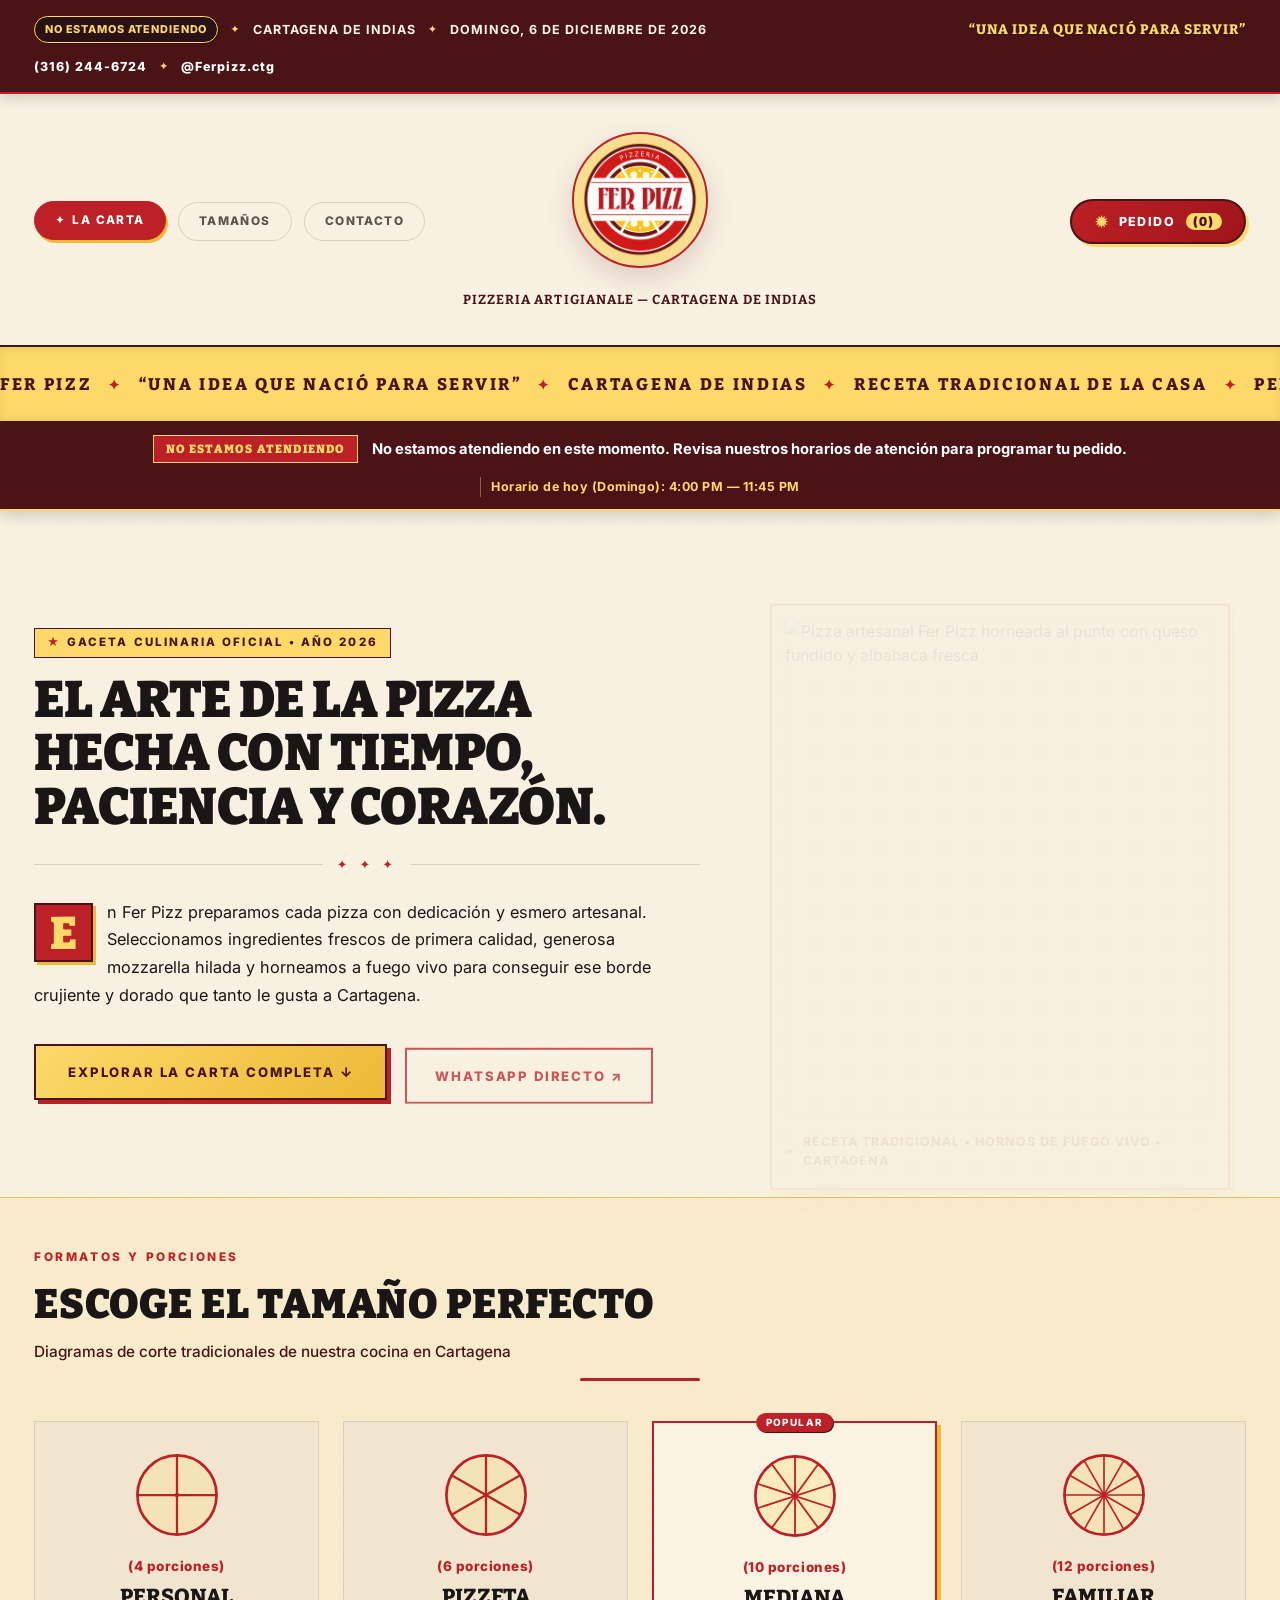
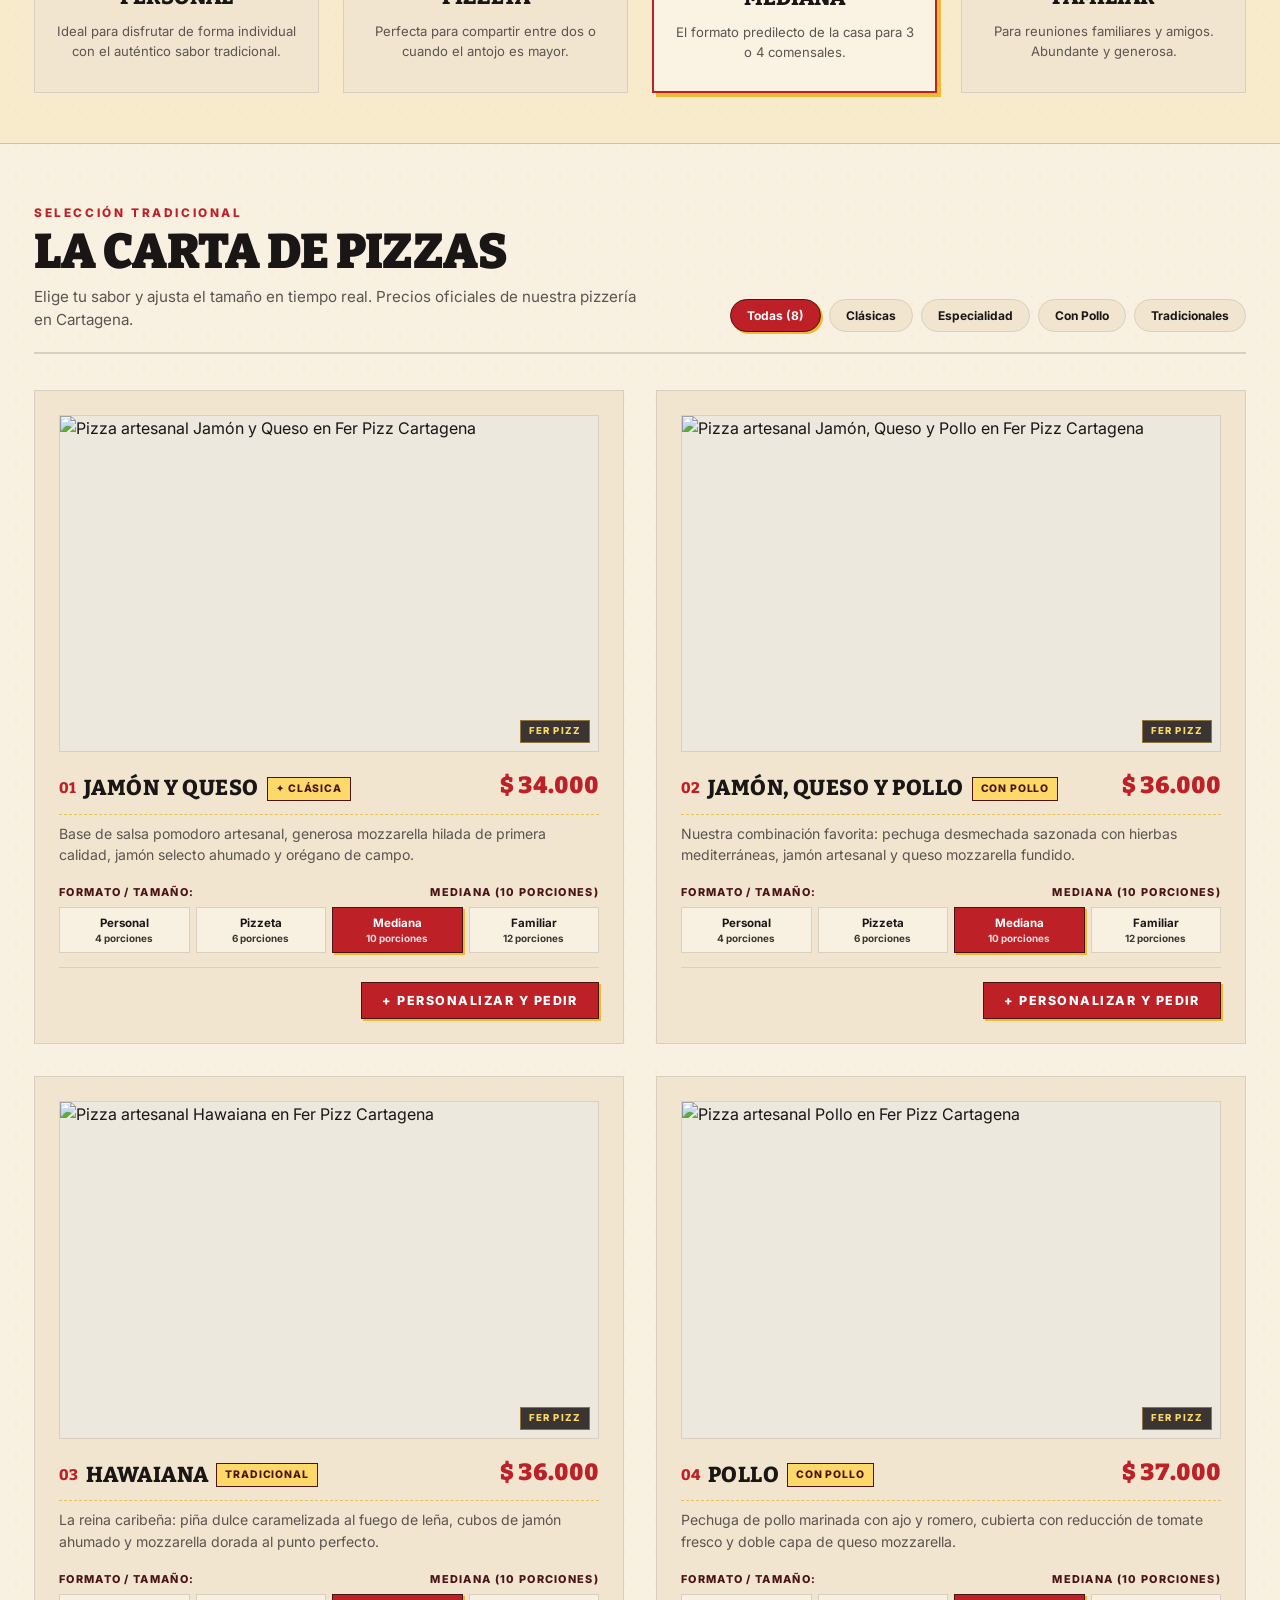
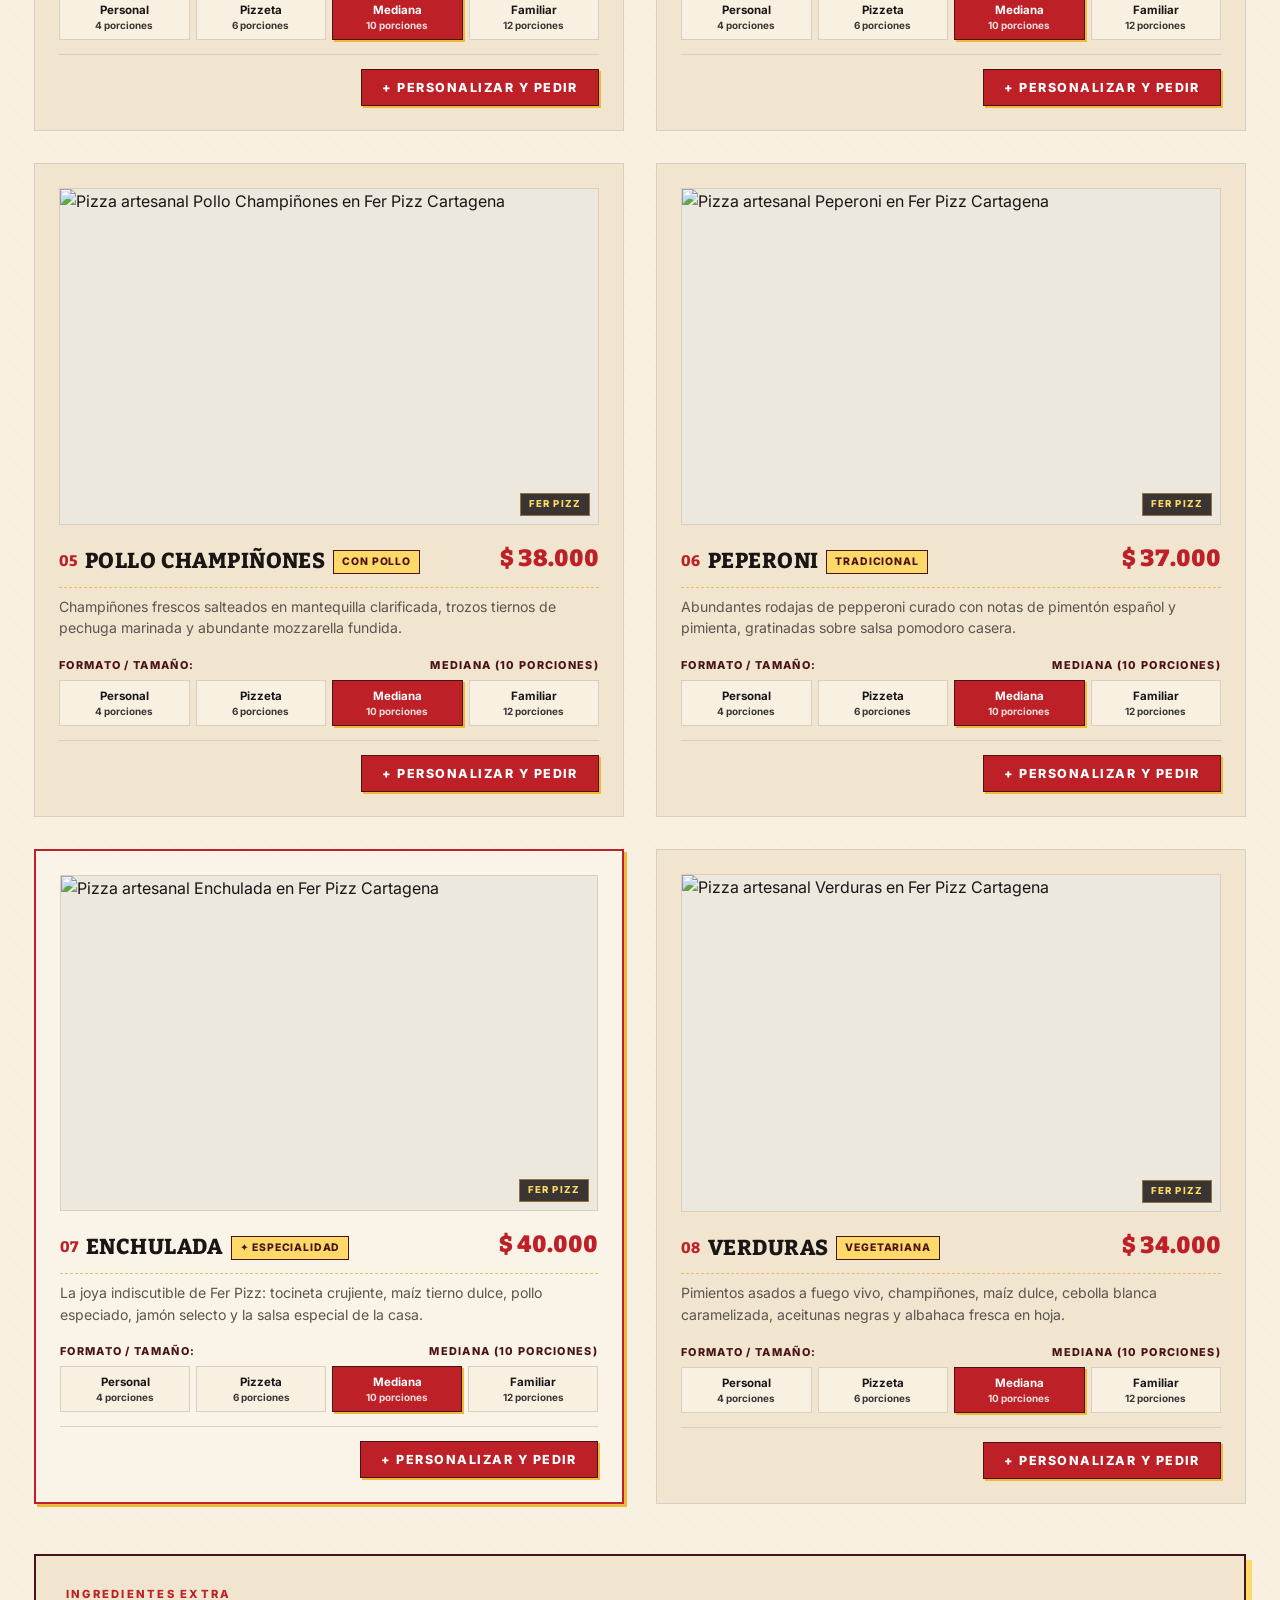
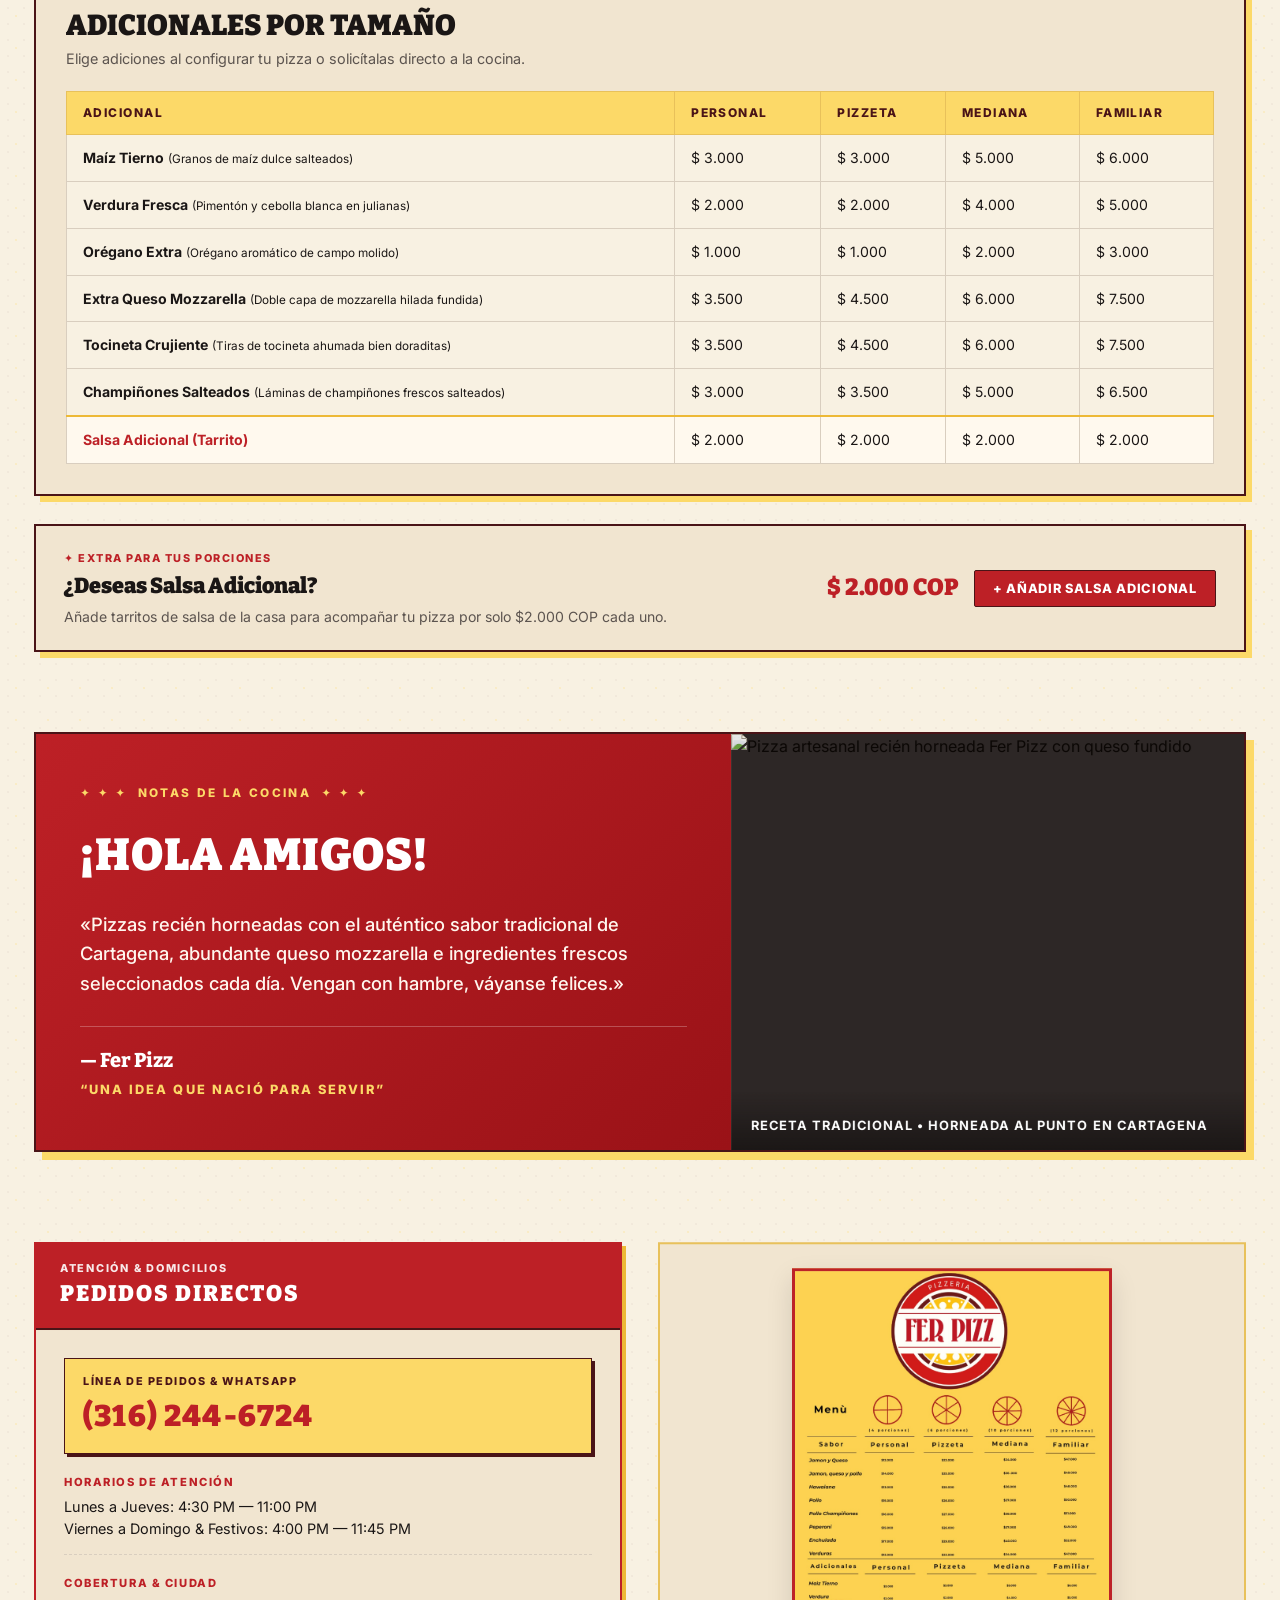
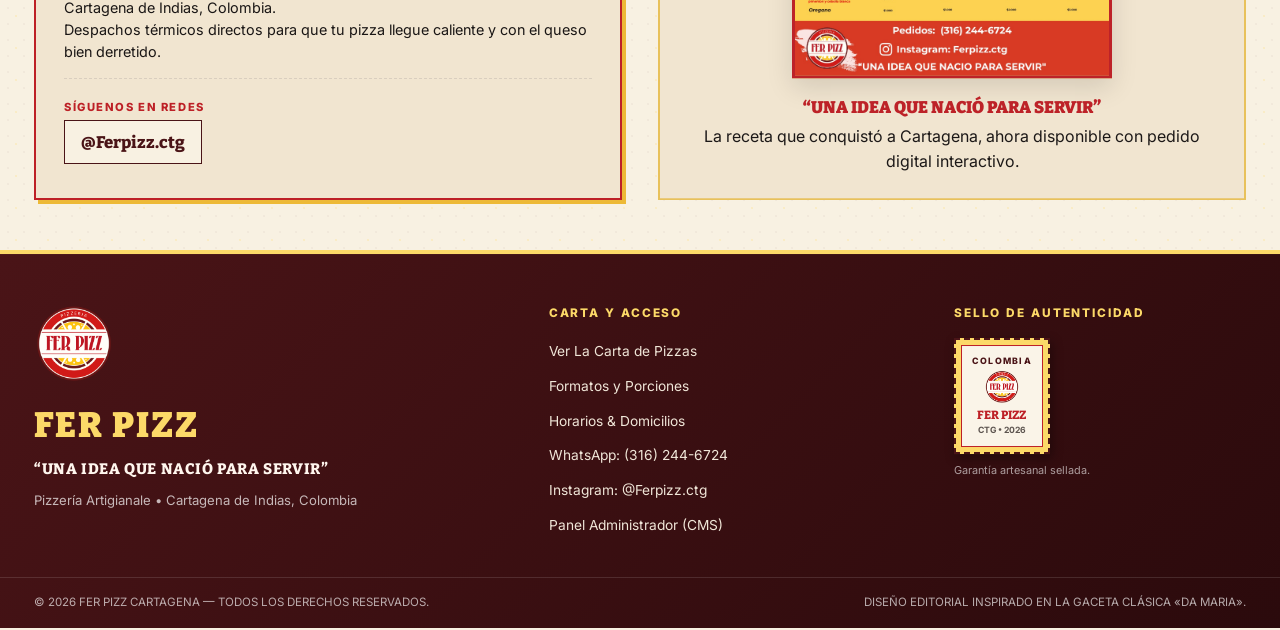
==== commit 8b7b85cb: "feat: panel CMS completo (admin.html), horarios automaticos, catalogo con fotos Cloudinary y sincron" ====
--- a/index.html
+++ b/index.html
@@ -23,7 +23,7 @@
   <div class="unified-editorial-topbar">
     <div class="site-container topbar-flex">
       <div class="topbar-left">
-        <span class="badge-oven">🔥 HORNO ENCENDIDO</span>
+        <span class="badge-oven">HORNO ENCENDIDO</span>
         <span class="topbar-sep">✦</span>
         <span class="topbar-text">CARTAGENA DE INDIAS</span>
         <span class="topbar-sep desktop-only">✦</span>
@@ -34,7 +34,7 @@
       </div>
       <div class="topbar-right">
         <a href="https://wa.me/573162446724" target="_blank" rel="noopener noreferrer" class="topbar-contact-link">
-          📞 (316) 244-6724
+          (316) 244-6724
         </a>
         <span class="topbar-sep">✦</span>
         <a href="https://instagram.com/Ferpizz.ctg" target="_blank" rel="noopener noreferrer" class="topbar-contact-link">
@@ -102,6 +102,15 @@
     </div>
   </div>
 
+  <!-- AVISO AUTOMÁTICO CUANDO LA PIZZERÍA ESTÁ CERRADA -->
+  <div class="store-closed-banner hidden" id="storeClosedBanner" role="status" aria-live="polite">
+    <div class="site-container store-closed-inner">
+      <span class="store-closed-pill">NO ESTAMOS ATENDIENDO</span>
+      <span class="store-closed-msg" id="storeClosedMessageText">No estamos atendiendo en este momento. Consulta nuestros horarios de apertura.</span>
+      <span class="store-closed-hours" id="storeClosedTodayHours"></span>
+    </div>
+  </div>
+
   <!-- HERO EDITORIAL CON ANIMACIÓN DE ENTRADA -->
   <section class="hero-fluid-section">
     <div class="site-container hero-grid">
@@ -187,11 +196,12 @@
         <!-- FORMATO 1: PERSONAL -->
         <div class="portion-card" data-size="personal">
           <div class="portion-circle-diagram">
-            <!-- 4 Porciones: Cruz en círculo -->
-            <svg viewBox="0 0 100 100" class="pizza-cut-svg">
+            <!-- 4 Porciones: Cruz simétrica en círculo -->
+            <svg viewBox="0 0 100 100" class="pizza-cut-svg" aria-label="Diagrama de 4 porciones simétricas">
               <circle cx="50" cy="50" r="44" stroke="#BD2026" stroke-width="3" fill="#FCD968" fill-opacity="0.25"/>
-              <line x1="50" y1="6" x2="50" y2="94" stroke="#BD2026" stroke-width="2.5"/>
-              <line x1="6" y1="50" x2="94" y2="50" stroke="#BD2026" stroke-width="2.5"/>
+              <line x1="50" y1="6" x2="50" y2="94" stroke="#BD2026" stroke-width="2.5" stroke-linecap="round"/>
+              <line x1="6" y1="50" x2="94" y2="50" stroke="#BD2026" stroke-width="2.5" stroke-linecap="round"/>
+              <circle cx="50" cy="50" r="2.5" fill="#BD2026"/>
             </svg>
           </div>
           <span class="portion-count-tag">(4 porciones)</span>
@@ -202,12 +212,13 @@
         <!-- FORMATO 2: PIZZETA -->
         <div class="portion-card" data-size="pizzeta">
           <div class="portion-circle-diagram">
-            <!-- 6 Porciones: 3 líneas a 60° -->
-            <svg viewBox="0 0 100 100" class="pizza-cut-svg">
+            <!-- 6 Porciones: 3 líneas simétricas a 60° -->
+            <svg viewBox="0 0 100 100" class="pizza-cut-svg" aria-label="Diagrama de 6 porciones simétricas">
               <circle cx="50" cy="50" r="44" stroke="#BD2026" stroke-width="3" fill="#FCD968" fill-opacity="0.25"/>
-              <line x1="50" y1="6" x2="50" y2="94" stroke="#BD2026" stroke-width="2.5"/>
-              <line x1="12" y1="28" x2="88" y2="72" stroke="#BD2026" stroke-width="2.5"/>
-              <line x1="12" y1="72" x2="88" y2="28" stroke="#BD2026" stroke-width="2.5"/>
+              <line x1="50" y1="6" x2="50" y2="94" stroke="#BD2026" stroke-width="2.5" stroke-linecap="round"/>
+              <line x1="11.9" y1="28" x2="88.1" y2="72" stroke="#BD2026" stroke-width="2.5" stroke-linecap="round"/>
+              <line x1="88.1" y1="28" x2="11.9" y2="72" stroke="#BD2026" stroke-width="2.5" stroke-linecap="round"/>
+              <circle cx="50" cy="50" r="2.5" fill="#BD2026"/>
             </svg>
           </div>
           <span class="portion-count-tag">(6 porciones)</span>
@@ -219,14 +230,15 @@
         <div class="portion-card active-featured" data-size="mediana">
           <div class="portion-badge-pop">POPULAR</div>
           <div class="portion-circle-diagram">
-            <!-- 10 Porciones -->
-            <svg viewBox="0 0 100 100" class="pizza-cut-svg">
+            <!-- 10 Porciones simétricas exactas a 36° -->
+            <svg viewBox="0 0 100 100" class="pizza-cut-svg" aria-label="Diagrama de 10 porciones simétricas">
               <circle cx="50" cy="50" r="44" stroke="#BD2026" stroke-width="3" fill="#FCD968" fill-opacity="0.32"/>
-              <line x1="50" y1="6" x2="50" y2="94" stroke="#BD2026" stroke-width="2"/>
-              <line x1="8" y1="36" x2="92" y2="64" stroke="#BD2026" stroke-width="2"/>
-              <line x1="24" y1="14" x2="76" y2="86" stroke="#BD2026" stroke-width="2"/>
-              <line x1="76" y1="14" x2="24" y2="86" stroke="#BD2026" stroke-width="2"/>
-              <line x1="92" y1="36" x2="8" y2="64" stroke="#BD2026" stroke-width="2"/>
+              <line x1="50" y1="6" x2="50" y2="94" stroke="#BD2026" stroke-width="2" stroke-linecap="round"/>
+              <line x1="24.1" y1="14.4" x2="75.9" y2="85.6" stroke="#BD2026" stroke-width="2" stroke-linecap="round"/>
+              <line x1="8.2" y1="36.4" x2="91.8" y2="63.6" stroke="#BD2026" stroke-width="2" stroke-linecap="round"/>
+              <line x1="8.2" y1="63.6" x2="91.8" y2="36.4" stroke="#BD2026" stroke-width="2" stroke-linecap="round"/>
+              <line x1="24.1" y1="85.6" x2="75.9" y2="14.4" stroke="#BD2026" stroke-width="2" stroke-linecap="round"/>
+              <circle cx="50" cy="50" r="2.5" fill="#BD2026"/>
             </svg>
           </div>
           <span class="portion-count-tag">(10 porciones)</span>
@@ -237,15 +249,16 @@
         <!-- FORMATO 4: FAMILIAR -->
         <div class="portion-card" data-size="familiar">
           <div class="portion-circle-diagram">
-            <!-- 12 Porciones -->
-            <svg viewBox="0 0 100 100" class="pizza-cut-svg">
+            <!-- 12 Porciones simétricas exactas a 30° con corte prolijo y centro limpio -->
+            <svg viewBox="0 0 100 100" class="pizza-cut-svg" aria-label="Diagrama de 12 porciones simétricas y prolijas">
               <circle cx="50" cy="50" r="44" stroke="#BD2026" stroke-width="3" fill="#FCD968" fill-opacity="0.25"/>
-              <line x1="50" y1="6" x2="50" y2="94" stroke="#BD2026" stroke-width="1.8"/>
-              <line x1="6" y1="50" x2="94" y2="50" stroke="#BD2026" stroke-width="1.8"/>
-              <line x1="19" y1="19" x2="81" y2="81" stroke="#BD2026" stroke-width="1.8"/>
-              <line x1="19" y1="81" x2="81" y2="19" stroke="#BD2026" stroke-width="1.8"/>
-              <line x1="10" y1="35" x2="90" y2="65" stroke="#BD2026" stroke-width="1.8"/>
-              <line x1="35" y1="10" x2="65" y2="90" stroke="#BD2026" stroke-width="1.8"/>
+              <line x1="50" y1="6" x2="50" y2="94" stroke="#BD2026" stroke-width="1.8" stroke-linecap="round"/>
+              <line x1="6" y1="50" x2="94" y2="50" stroke="#BD2026" stroke-width="1.8" stroke-linecap="round"/>
+              <line x1="11.9" y1="28" x2="88.1" y2="72" stroke="#BD2026" stroke-width="1.8" stroke-linecap="round"/>
+              <line x1="28" y1="11.9" x2="72" y2="88.1" stroke="#BD2026" stroke-width="1.8" stroke-linecap="round"/>
+              <line x1="72" y1="11.9" x2="28" y2="88.1" stroke="#BD2026" stroke-width="1.8" stroke-linecap="round"/>
+              <line x1="88.1" y1="28" x2="11.9" y2="72" stroke="#BD2026" stroke-width="1.8" stroke-linecap="round"/>
+              <circle cx="50" cy="50" r="2.5" fill="#BD2026"/>
             </svg>
           </div>
           <span class="portion-count-tag">(12 porciones)</span>
@@ -272,9 +285,10 @@
         <!-- FILTROS DE CATEGORÍA INTERACTIVOS -->
         <div class="menu-filter-nav" role="tablist" aria-label="Filtrar por categoría">
           <button type="button" class="filter-tab active" data-filter="all">Todas (8)</button>
+          <button type="button" class="filter-tab" data-filter="clasica">Clásicas</button>
           <button type="button" class="filter-tab" data-filter="especial">Especialidad</button>
           <button type="button" class="filter-tab" data-filter="pollo">Con Pollo</button>
-          <button type="button" class="filter-tab" data-filter="clasica">Clásicas</button>
+          <button type="button" class="filter-tab" data-filter="tradicional">Tradicionales</button>
         </div>
       </div>
 
@@ -301,7 +315,7 @@
                 <th>Familiar</th>
               </tr>
             </thead>
-            <tbody>
+            <tbody id="publicAdditionsTbody">
               <tr>
                 <td><strong>Maíz Tierno</strong></td>
                 <td>$3.000</td>
@@ -323,8 +337,32 @@
                 <td>$2.000</td>
                 <td>$3.000</td>
               </tr>
+              <tr class="table-sauces-highlight-row">
+                <td><strong>Salsa Adicional (Tarrito)</strong></td>
+                <td>$2.000</td>
+                <td>$2.000</td>
+                <td>$2.000</td>
+                <td>$2.000</td>
+              </tr>
             </tbody>
           </table>
+        </div>
+      </div>
+
+      <!-- SECCIÓN SALSA ADICIONAL -->
+      <div class="sauce-addon-card reveal-on-scroll" id="salsas-section">
+        <div class="sauce-addon-content">
+          <div class="sauce-addon-text">
+            <span class="sauce-addon-tag">✦ EXTRA PARA TUS PORCIONES</span>
+            <h3 class="sauce-addon-title">¿Deseas Salsa Adicional?</h3>
+            <p class="sauce-addon-desc">Añade tarritos de salsa de la casa para acompañar tu pizza por solo <strong>$2.000 COP</strong> cada uno.</p>
+          </div>
+        </div>
+        <div class="sauce-addon-actions">
+          <span class="sauce-addon-price">$2.000 COP</span>
+          <button type="button" class="btn-add-sauce-direct" id="btnDirectAddSauce">
+            + AÑADIR SALSA ADICIONAL
+          </button>
         </div>
       </div>
 
@@ -386,7 +424,7 @@
             <div class="contact-lead-phone">
               <span class="phone-label">LÍNEA DE PEDIDOS & WHATSAPP</span>
               <a href="https://wa.me/573162446724" target="_blank" rel="noopener noreferrer" class="phone-big-link">
-                📞 (316) 244-6724
+                (316) 244-6724
               </a>
             </div>
 
@@ -409,7 +447,7 @@
             <div class="info-block-row">
               <span class="info-label">SÍGUENOS EN REDES</span>
               <a href="https://instagram.com/Ferpizz.ctg" target="_blank" rel="noopener noreferrer" class="insta-follow-btn">
-                <span class="ig-icon">📸</span> @Ferpizz.ctg
+                <span>@Ferpizz.ctg</span>
               </a>
             </div>
 
@@ -455,8 +493,9 @@
           <li><a href="#menu-section">Ver La Carta de Pizzas</a></li>
           <li><a href="#porciones-section">Formatos y Porciones</a></li>
           <li><a href="#horarios-section">Horarios & Domicilios</a></li>
-          <li><a href="https://wa.me/573162446724" target="_blank" rel="noopener noreferrer">WhatsApp: (316) 244-6724</a></li>
-          <li><a href="https://instagram.com/Ferpizz.ctg" target="_blank" rel="noopener noreferrer">Instagram: @Ferpizz.ctg</a></li>
+          <li><a href="https://wa.me/573162446724" target="_blank" rel="noopener noreferrer" id="footerWaLink">WhatsApp: (316) 244-6724</a></li>
+          <li><a href="https://instagram.com/Ferpizz.ctg" target="_blank" rel="noopener noreferrer" id="footerIgLink">Instagram: @Ferpizz.ctg</a></li>
+          <li><a href="admin.html">Panel Administrador (CMS)</a></li>
         </ul>
       </div>
 
@@ -501,7 +540,7 @@
         <span class="sticky-total" id="mobileStickyTotal">$0 COP</span>
       </div>
       <button type="button" class="btn-sticky-checkout" id="mobileCartOpenBtn">
-        <span>VER CARRITO 🛒</span>
+        <span>VER CARRITO</span>
       </button>
     </div>
   </aside>
@@ -529,6 +568,28 @@
         <!-- LISTA INTERACTIVA DE ADICIONALES -->
         <div class="toppings-cards-list" id="toppingsCardsList">
           <!-- Inyectado dinámicamente vía app.js -->
+        </div>
+
+        <!-- SECCIÓN DE SALSA ADICIONAL -->
+        <div class="toppings-section-intro sauces-intro">
+          <span>SALSA ADICIONAL:</span>
+          <small>Tarrito para acompañar tus porciones</small>
+        </div>
+        <div class="sauce-modal-single-box">
+          <div class="sauce-modal-info">
+            <div>
+              <div class="sauce-modal-title">Tarrito de Salsa Adicional</div>
+              <div class="sauce-modal-sub">Porción individual de salsa de la casa</div>
+            </div>
+          </div>
+          <div class="sauce-modal-controls">
+            <span class="sauce-modal-unit-price">+$2.000 c/u</span>
+            <div class="qty-stepper sauce-stepper">
+              <button type="button" class="btn-qty" id="modalSauceMinusBtn" aria-label="Menos salsa">-</button>
+              <span class="qty-count" id="modalSauceQtyCount">0</span>
+              <button type="button" class="btn-qty" id="modalSaucePlusBtn" aria-label="Más salsa">+</button>
+            </div>
+          </div>
         </div>
 
         <!-- SELECTOR DE CANTIDAD -->
@@ -635,9 +696,9 @@
           <!-- MAPA LEAFLET CON FILTRO SEPIA -->
           <div class="map-receipt-wrapper">
             <div class="map-header-bar">
-              <span class="map-bar-title">📍 PIN DE GEOLOCALIZACIÓN EN CARTAGENA</span>
+              <span class="map-bar-title">PIN DE GEOLOCALIZACIÓN EN CARTAGENA</span>
               <button type="button" class="btn-geo-locate" id="btnGeolocate" title="Ubicar mi posición satelital">
-                <span>🎯 Ubicar mi GPS</span>
+                <span>Ubicar mi GPS</span>
               </button>
             </div>
             <p class="map-instruction">
@@ -688,7 +749,7 @@
       </div>
 
       <div class="admin-auth-view" id="adminAuthView">
-        <div class="auth-lock-icon">🔒</div>
+        <div class="auth-lock-icon">✦</div>
         <h4>Acceso Restringido a Maestros Pizzaiolos</h4>
         <p>Introduce la clave de acceso de Fer Pizz para modificar la carta y precios.</p>
         <div class="auth-input-group">
@@ -700,14 +761,16 @@
 
       <div class="admin-dashboard-view hidden" id="adminDashboardView">
         <div class="admin-tabs">
-          <button type="button" class="admin-tab-btn active" data-tab="tab-pizzas">🍕 Carta de Pizzas & Precios</button>
-          <button type="button" class="admin-tab-btn" data-tab="tab-anuncio">📢 Nota de Cocina & Promo</button>
-          <button type="button" class="admin-tab-btn" data-tab="tab-firebase">☁️ Firebase Firestore Spark</button>
+          <button type="button" class="admin-tab-btn active" data-tab="tab-pizzas">Carta de Pizzas &amp; Precios</button>
+          <button type="button" class="admin-tab-btn" data-tab="tab-toppings">Complementos &amp; Adicionales</button>
+          <button type="button" class="admin-tab-btn" data-tab="tab-cloudinary">Fotos &amp; Cloudinary CDN</button>
+          <button type="button" class="admin-tab-btn" data-tab="tab-anuncio">Nota de Cocina &amp; Promo</button>
+          <button type="button" class="admin-tab-btn" data-tab="tab-firebase">Base de Datos en la Nube</button>
         </div>
 
         <div class="admin-tab-content active" id="tab-pizzas">
           <div class="tab-toolbar">
-            <p class="toolbar-info">Precios oficiales en COP y disponibilidad. Los cambios se guardan al instante.</p>
+            <p class="toolbar-info">Precios oficiales en COP, disponibilidad y fotografía. Los cambios se guardan al instante.</p>
             <div class="toolbar-actions">
               <button type="button" class="btn-admin-action" id="btnResetDefaults">Restaurar Precios Fábrica</button>
               <button type="button" class="btn-admin-action btn-save-main" id="btnSaveAdminChanges">Guardar Cambios</button>
@@ -718,12 +781,14 @@
             <table class="admin-pizza-table" id="adminPizzaTable">
               <thead>
                 <tr>
+                  <th style="width: 55px; text-align: center;">Foto</th>
                   <th>Sabor / Especialidad</th>
                   <th>Estado</th>
                   <th>Personal (4p)</th>
                   <th>Pizzeta (6p)</th>
                   <th>Mediana (10p)</th>
                   <th>Familiar (12p)</th>
+                  <th style="min-width: 170px; text-align: center;">Gestión de Foto</th>
                 </tr>
               </thead>
               <tbody id="adminPizzaTbody"></tbody>
@@ -731,6 +796,114 @@
           </div>
         </div>
 
+        <div class="admin-tab-content" id="tab-toppings">
+          <div class="tab-toolbar">
+            <p class="toolbar-info">Crea, edita o elimina complementos e ingredientes adicionales para personalizar las pizzas.</p>
+            <div class="toolbar-actions">
+              <button type="button" class="btn-admin-action" id="btnResetToppingsDefaults">Restaurar Adicionales Fábrica</button>
+              <button type="button" class="btn-admin-action btn-save-main" id="btnSaveToppingsChanges">Guardar Cambios de Adicionales</button>
+            </div>
+          </div>
+
+          <!-- PANEL PARA AÑADIR NUEVO COMPLEMENTO -->
+          <div class="add-complement-panel">
+            <h4 class="add-complement-title">✦ Añadir Nuevo Complemento / Adicional</h4>
+            <div class="add-complement-grid">
+              <div class="admin-form-group">
+                <label class="form-label" for="newCompName">Nombre *</label>
+                <input type="text" id="newCompName" class="newspaper-input" placeholder="Ej: Jalapeños Asados">
+              </div>
+              <div class="admin-form-group">
+                <label class="form-label" for="newCompDesc">Descripción</label>
+                <input type="text" id="newCompDesc" class="newspaper-input" placeholder="Ej: Rodajas picantes salteadas">
+              </div>
+              <div class="admin-form-group">
+                <label class="form-label" for="newCompPersonal">Personal (4p)</label>
+                <input type="number" id="newCompPersonal" class="newspaper-input" placeholder="COP" value="3000">
+              </div>
+              <div class="admin-form-group">
+                <label class="form-label" for="newCompPizzeta">Pizzeta (6p)</label>
+                <input type="number" id="newCompPizzeta" class="newspaper-input" placeholder="COP" value="3500">
+              </div>
+              <div class="admin-form-group">
+                <label class="form-label" for="newCompMediana">Mediana (10p)</label>
+                <input type="number" id="newCompMediana" class="newspaper-input" placeholder="COP" value="5000">
+              </div>
+              <div class="admin-form-group">
+                <label class="form-label" for="newCompFamiliar">Familiar (12p)</label>
+                <input type="number" id="newCompFamiliar" class="newspaper-input" placeholder="COP" value="6500">
+              </div>
+            </div>
+            <div style="margin-top: 12px; display: flex; justify-content: flex-end;">
+              <button type="button" class="btn-mustard-solid" id="btnCreateNewComp" style="padding: 10px 22px; font-size: 0.76rem;">+ CREAR ADICIONAL</button>
+            </div>
+          </div>
+
+          <!-- TABLA DE COMPLEMENTOS EDITABLES -->
+          <div class="admin-pizza-table-wrapper" style="margin-top: 16px;">
+            <table class="admin-pizza-table" id="adminToppingsTable">
+              <thead>
+                <tr>
+                  <th>Adicional</th>
+                  <th>Descripción</th>
+                  <th>Personal (4p)</th>
+                  <th>Pizzeta (6p)</th>
+                  <th>Mediana (10p)</th>
+                  <th>Familiar (12p)</th>
+                  <th style="width: 80px; text-align: center;">Acción</th>
+                </tr>
+              </thead>
+              <tbody id="adminToppingsTbody"></tbody>
+            </table>
+          </div>
+        </div>
+
+        <div class="admin-tab-content" id="tab-cloudinary">
+          <div class="cloudinary-guide-box">
+            <div class="status-indicator">
+              <span class="status-pill status-spark">Cloudinary CDN: 25.000 fotos al mes sin costo</span>
+            </div>
+            <p style="margin: 10px 0 14px; font-size: 0.88rem; line-height: 1.5; color: var(--ink-charcoal);">
+              Sube fotos directas desde tu celular o computadora. Se optimizan y entregan en alta velocidad sin saturar tu servidor.
+            </p>
+          </div>
+
+          <div class="admin-form-group">
+            <label class="form-label" for="adminCloudinaryName">Cloud Name (Nombre de tu Nube)</label>
+            <input type="text" id="adminCloudinaryName" class="newspaper-input" placeholder="Ejemplo: ferpizz-ctg o tu_cloud_name">
+            <small style="color: var(--ink-muted); font-size: 0.76rem; display: block; margin-top: 4px;">
+              Aparece en la esquina superior del panel de control de Cloudinary al registrarte.
+            </small>
+          </div>
+
+          <div class="admin-form-group">
+            <label class="form-label" for="adminCloudinaryPreset">Upload Preset (Preset Sin Firmar / Unsigned)</label>
+            <input type="text" id="adminCloudinaryPreset" class="newspaper-input" placeholder="Ejemplo: ferpizz_preset o ml_default">
+            <small style="color: var(--ink-muted); font-size: 0.76rem; display: block; margin-top: 4px;">
+              En Cloudinary: Ajustes (Settings) &rarr; Upload &rarr; Add upload preset &rarr; Signing Mode: "Unsigned".
+            </small>
+          </div>
+
+          <div class="cloudinary-actions-row" style="display: flex; gap: 12px; margin-top: 16px; flex-wrap: wrap;">
+            <button type="button" class="btn-admin-action btn-save-main" id="btnSaveCloudinaryConfig">Guardar Configuración Cloudinary</button>
+            <button type="button" class="btn-admin-action" id="btnTestCloudinaryUpload">Probar Subida de Foto</button>
+          </div>
+
+          <div class="cloudinary-quick-steps" style="margin-top: 24px; padding: 16px; background: rgba(0,0,0,0.03); border: 1px dashed var(--border-paper);">
+            <h4 style="font-family: var(--font-headline); font-size: 0.95rem; margin-bottom: 8px; color: var(--accent-crimson);">
+              Instrucciones Rápidas de Activación (2 Minutos)
+            </h4>
+            <ol style="font-size: 0.82rem; line-height: 1.6; padding-left: 20px; color: var(--ink-charcoal); margin: 0;">
+              <li>Regístrate gratis en <strong>cloudinary.com</strong>.</li>
+              <li>Copia tu <strong>Cloud Name</strong> del panel principal y pégalo arriba.</li>
+              <li>Haz clic en el engranaje de configuración &rarr; <strong>Upload</strong> &rarr; <strong>Add upload preset</strong>.</li>
+              <li>Cambia el <em>Signing Mode</em> a <strong>Unsigned</strong> y haz clic en Guardar.</li>
+              <li>Copia el nombre de ese preset en el campo <em>Upload Preset</em> arriba y guarda los cambios.</li>
+              <li>¡Listo! En la pestaña "Carta de Pizzas &amp; Precios" podrás hacer clic en <strong>Subir Foto</strong> para cualquier sabor. También puedes usar <strong>Pegar URL</strong> en cualquier momento sin configurar nada.</li>
+            </ol>
+          </div>
+        </div>
+
         <div class="admin-tab-content" id="tab-anuncio">
           <div class="admin-form-group">
             <label class="form-label" for="adminCooksGreeting">Título de la Nota de Cocina</label>
@@ -781,6 +954,12 @@
   <script src="https://cdnjs.cloudflare.com/ajax/libs/gsap/3.12.5/gsap.min.js"></script>
   <script src="https://cdnjs.cloudflare.com/ajax/libs/gsap/3.12.5/ScrollTrigger.min.js"></script>
 
+  <!-- Cloudinary Upload Widget (25.000 imágenes gratuitas al mes) -->
+  <script src="https://upload-widget.cloudinary.com/global/all.js" type="text/javascript"></script>
+
+  <!-- Motor de Datos Compartido (Local + Firebase Firestore) -->
+  <script src="cms-data.js"></script>
+
   <!-- Lógica Interactiva y Animaciones -->
   <script src="app.js"></script>
 </body>
--- a/styles.css
+++ b/styles.css
@@ -106,6 +106,73 @@
   font-weight: 800;
   letter-spacing: 0.08em;
   box-shadow: 1px 1px 0 rgba(0, 0, 0, 0.35);
+  transition: background-color 0.25s ease, color 0.25s ease;
+}
+
+.badge-oven.is-closed {
+  background-color: #2A1214;
+  color: var(--mustard-ferpizz);
+  border: 1px solid var(--mustard-ferpizz);
+}
+
+/* AVISO EDITORIAL CUANDO NO ESTÁN ATENDIENDO */
+.store-closed-banner {
+  background-color: var(--ink-wine);
+  color: #FAF4E8;
+  border-bottom: 2px solid var(--mustard-ferpizz);
+  padding: 12px 0;
+  position: relative;
+  z-index: 45;
+  box-shadow: 0 4px 14px rgba(0, 0, 0, 0.18);
+}
+
+.store-closed-banner.hidden {
+  display: none !important;
+}
+
+.store-closed-inner {
+  display: flex;
+  align-items: center;
+  justify-content: center;
+  gap: 14px;
+  flex-wrap: wrap;
+  text-align: center;
+}
+
+.store-closed-pill {
+  background-color: var(--accent-crimson);
+  color: var(--mustard-ferpizz);
+  border: 1.5px solid var(--mustard-ferpizz);
+  padding: 4px 12px;
+  font-family: var(--font-headline);
+  font-size: 0.74rem;
+  font-weight: 900;
+  letter-spacing: 0.1em;
+  text-transform: uppercase;
+}
+
+.store-closed-msg {
+  font-family: var(--font-serif-editorial);
+  font-size: 0.92rem;
+  font-weight: 700;
+  color: #FFFFFF;
+}
+
+.store-closed-hours {
+  font-size: 0.78rem;
+  font-weight: 700;
+  color: var(--mustard-ferpizz);
+  letter-spacing: 0.04em;
+  padding-left: 10px;
+  border-left: 1px solid rgba(252, 217, 104, 0.4);
+}
+
+@media (max-width: 768px) {
+  .store-closed-hours {
+    border-left: none;
+    padding-left: 0;
+    width: 100%;
+  }
 }
 
 .topbar-sep {
@@ -751,7 +818,7 @@
 }
 
 .portion-card:hover .portion-circle-diagram {
-  transform: rotate(45deg) scale(1.08);
+  transform: translateY(-4px) scale(1.06);
 }
 
 .pizza-cut-svg {
@@ -880,6 +947,46 @@
   transform: translateY(-4px);
 }
 
+/* FOTO ARTESANAL DE LA PIZZA EN EL CATÁLOGO */
+.pizza-card-media {
+  position: relative;
+  width: 100%;
+  aspect-ratio: 16 / 10;
+  overflow: hidden;
+  margin-bottom: 16px;
+  border: 1.5px solid var(--border-paper);
+  background-color: #EDE8DE;
+}
+
+.pizza-card-img {
+  width: 100%;
+  height: 100%;
+  object-fit: cover;
+  display: block;
+  transition: transform var(--trans-smooth), filter var(--trans-smooth);
+}
+
+.pizza-editorial-card:hover .pizza-card-img {
+  transform: scale(1.05);
+}
+
+.pizza-card-stamp {
+  position: absolute;
+  bottom: 8px;
+  right: 8px;
+  background-color: rgba(26, 22, 21, 0.85);
+  color: var(--mustard-ferpizz);
+  font-family: var(--font-sans);
+  font-size: 0.60rem;
+  font-weight: 800;
+  letter-spacing: 0.12em;
+  padding: 3px 8px;
+  border: 1px solid rgba(249, 195, 72, 0.45);
+  text-transform: uppercase;
+  backdrop-filter: blur(4px);
+  pointer-events: none;
+}
+
 .pizza-editorial-card.card-featured {
   border: 2px solid var(--accent-crimson);
   background-color: #FAF4E8;
@@ -1156,6 +1263,96 @@
   padding: 12px 16px;
   border: 1px solid var(--border-paper);
   background-color: var(--bg-canvas);
+}
+
+.table-sauces-highlight-row td {
+  background-color: #FFF9EE;
+  border-top: 2px solid var(--mustard-deep);
+}
+.table-sauces-highlight-row td strong {
+  color: var(--accent-crimson);
+}
+
+/* ========================================================
+   SECCIÓN SALSA ADICIONAL (EDITORIAL FER PIZZ)
+   ======================================================== */
+.sauce-addon-card {
+  margin-top: 28px;
+  background-color: var(--bg-card);
+  border: 2px solid var(--ink-wine);
+  box-shadow: 6px 6px 0 var(--mustard-ferpizz);
+  padding: 24px 28px;
+  display: flex;
+  align-items: center;
+  justify-content: space-between;
+  gap: 20px;
+  flex-wrap: wrap;
+}
+
+.sauce-addon-content {
+  display: flex;
+  align-items: center;
+  gap: 18px;
+  flex: 1 1 300px;
+}
+
+.sauce-addon-tag {
+  font-family: var(--font-sans);
+  font-size: 0.68rem;
+  font-weight: 800;
+  letter-spacing: 0.14em;
+  color: var(--accent-crimson);
+  text-transform: uppercase;
+  display: block;
+  margin-bottom: 3px;
+}
+
+.sauce-addon-title {
+  font-family: var(--font-headline);
+  font-size: 1.35rem;
+  font-weight: 900;
+  color: var(--ink-charcoal);
+  margin-bottom: 4px;
+}
+
+.sauce-addon-desc {
+  font-family: var(--font-body);
+  font-size: 0.88rem;
+  color: var(--ink-muted);
+  line-height: 1.35;
+}
+
+.sauce-addon-actions {
+  display: flex;
+  align-items: center;
+  gap: 16px;
+}
+
+.sauce-addon-price {
+  font-family: var(--font-headline);
+  font-size: 1.45rem;
+  font-weight: 900;
+  color: var(--accent-crimson);
+}
+
+.btn-add-sauce-direct {
+  background-color: var(--accent-crimson);
+  color: #FFF;
+  border: 1px solid var(--ink-wine);
+  padding: 10px 18px;
+  font-family: var(--font-sans);
+  font-size: 0.80rem;
+  font-weight: 800;
+  cursor: pointer;
+  transition: all var(--trans-fast);
+  text-transform: uppercase;
+  letter-spacing: 0.06em;
+  border-radius: 2px;
+}
+
+.btn-add-sauce-direct:hover {
+  background-color: var(--ink-wine);
+  box-shadow: 2px 2px 0 var(--mustard-ferpizz);
 }
 
 /* ========================================================
@@ -1905,6 +2102,61 @@
   color: var(--accent-crimson);
 }
 
+/* SALSA ADICIONAL EN EL MODAL DE TOPPINGS */
+.toppings-section-intro.sauces-intro {
+  margin-top: 14px;
+  border-top: 1px dashed var(--border-paper);
+  padding-top: 16px;
+}
+
+.sauce-modal-single-box {
+  display: flex;
+  align-items: center;
+  justify-content: space-between;
+  padding: 12px 16px;
+  background-color: var(--bg-card);
+  border: 1.5px solid var(--border-paper);
+  gap: 12px;
+}
+
+.sauce-modal-single-box:hover {
+  border-color: var(--accent-crimson);
+  background-color: #FAF5EB;
+}
+
+.sauce-modal-info {
+  display: flex;
+  align-items: center;
+  gap: 12px;
+}
+
+.sauce-modal-title {
+  font-family: var(--font-headline);
+  font-size: 0.95rem;
+  font-weight: 800;
+  color: var(--ink-charcoal);
+  margin-bottom: 2px;
+}
+
+.sauce-modal-sub {
+  font-size: 0.75rem;
+  color: var(--ink-muted);
+}
+
+.sauce-modal-controls {
+  display: flex;
+  align-items: center;
+  gap: 12px;
+}
+
+.sauce-modal-unit-price {
+  font-family: var(--font-headline);
+  font-size: 0.95rem;
+  font-weight: 900;
+  color: var(--accent-crimson);
+  white-space: nowrap;
+}
+
 /* CANTIDAD Y NOTAS */
 .toppings-qty-row {
   display: flex;
@@ -2150,6 +2402,13 @@
   font-weight: 600;
 }
 
+.receipt-item-sauces {
+  font-size: 0.7rem;
+  color: #8C4700;
+  font-style: normal;
+  font-weight: 600;
+}
+
 .receipt-item-actions {
   display: flex;
   flex-direction: column;
@@ -2528,6 +2787,112 @@
   border: 1px solid var(--border-paper);
   background-color: var(--bg-canvas);
   text-align: right;
+}
+
+/* MINIATURAS Y ACCIONES EN LA TABLA DEL CMS */
+.admin-table-thumb {
+  width: 44px;
+  height: 44px;
+  object-fit: cover;
+  border: 1.5px solid var(--border-paper);
+  border-radius: 2px;
+  display: block;
+  margin: 0 auto;
+  background-color: #EDE8DE;
+}
+
+.admin-row-btn-group {
+  display: flex;
+  gap: 6px;
+  justify-content: center;
+  flex-wrap: wrap;
+}
+
+.btn-admin-mini {
+  padding: 5px 8px;
+  font-size: 0.70rem;
+  font-weight: 700;
+  font-family: var(--font-sans);
+  text-transform: uppercase;
+  letter-spacing: 0.05em;
+  background: var(--bg-paper);
+  border: 1px solid var(--border-paper);
+  color: var(--ink-wine);
+  cursor: pointer;
+  border-radius: 2px;
+  transition: all 0.15s ease;
+  white-space: nowrap;
+}
+
+.btn-admin-mini:hover {
+  background: var(--mustard-ferpizz);
+  border-color: var(--ink-wine);
+}
+
+.btn-admin-mini.btn-cloudinary-upload {
+  background: var(--accent-crimson);
+  color: var(--white-pure);
+  border-color: var(--ink-wine);
+}
+
+.btn-admin-mini.btn-cloudinary-upload:hover {
+  background: var(--ink-wine);
+  color: var(--mustard-ferpizz);
+}
+
+.cloudinary-guide-box {
+  background-color: rgba(249, 195, 72, 0.08);
+  border: 1.5px solid var(--border-mustard);
+  padding: 16px 20px;
+  margin-bottom: 20px;
+}
+
+/* GESTIÓN DE COMPLEMENTOS Y ADICIONALES */
+.add-complement-panel {
+  background-color: rgba(249, 195, 72, 0.08);
+  border: 1.5px solid var(--border-mustard);
+  padding: 16px 20px;
+  margin-bottom: 20px;
+}
+
+.add-complement-title {
+  font-family: var(--font-headline);
+  font-size: 0.95rem;
+  font-weight: 800;
+  color: var(--accent-crimson);
+  margin-bottom: 12px;
+  text-transform: uppercase;
+  letter-spacing: 0.04em;
+}
+
+.add-complement-grid {
+  display: grid;
+  grid-template-columns: 2fr 2fr 1fr 1fr 1fr 1fr;
+  gap: 10px;
+  align-items: flex-end;
+}
+
+@media (max-width: 900px) {
+  .add-complement-grid {
+    grid-template-columns: 1fr 1fr;
+  }
+}
+
+@media (max-width: 500px) {
+  .add-complement-grid {
+    grid-template-columns: 1fr;
+  }
+}
+
+.btn-admin-mini.btn-comp-delete {
+  background-color: transparent;
+  color: var(--accent-crimson);
+  border-color: var(--accent-crimson);
+}
+
+.btn-admin-mini.btn-comp-delete:hover {
+  background-color: var(--accent-crimson);
+  color: var(--white-pure);
 }
 
 /* TOAST */
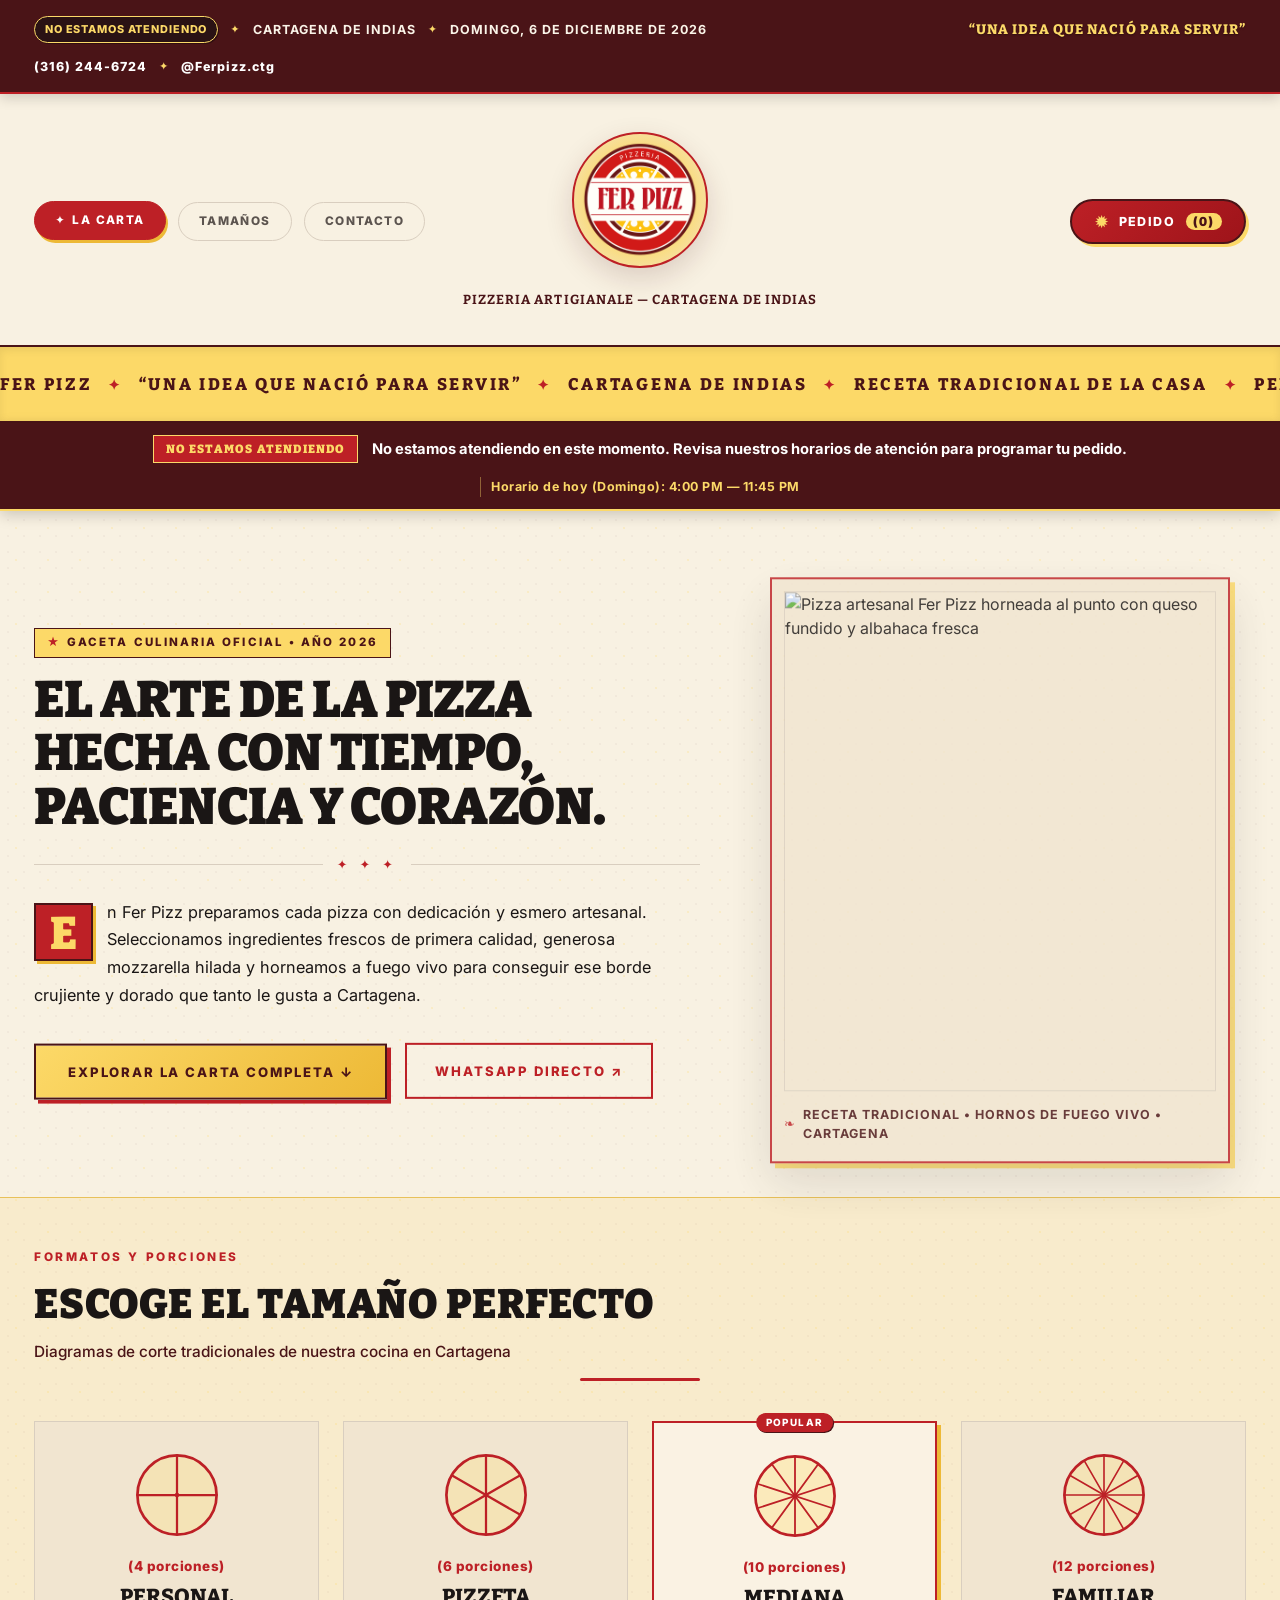
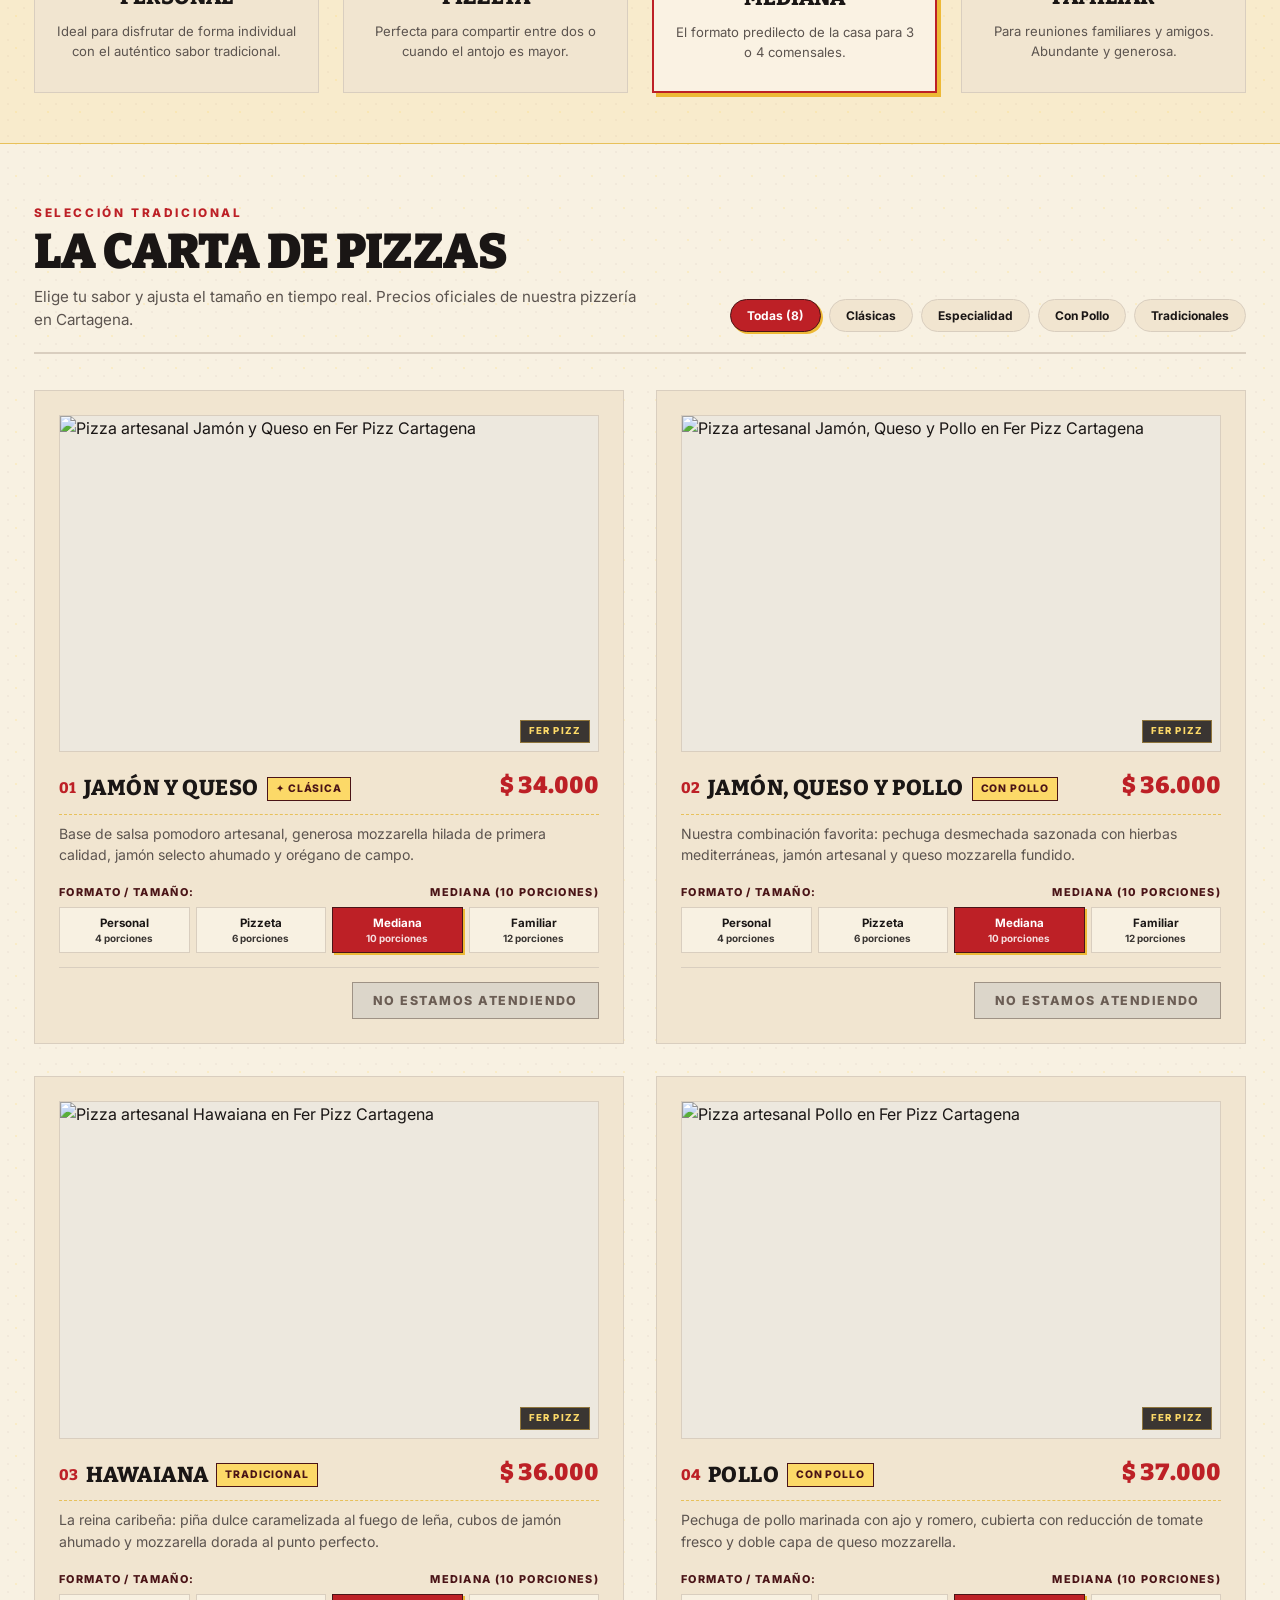
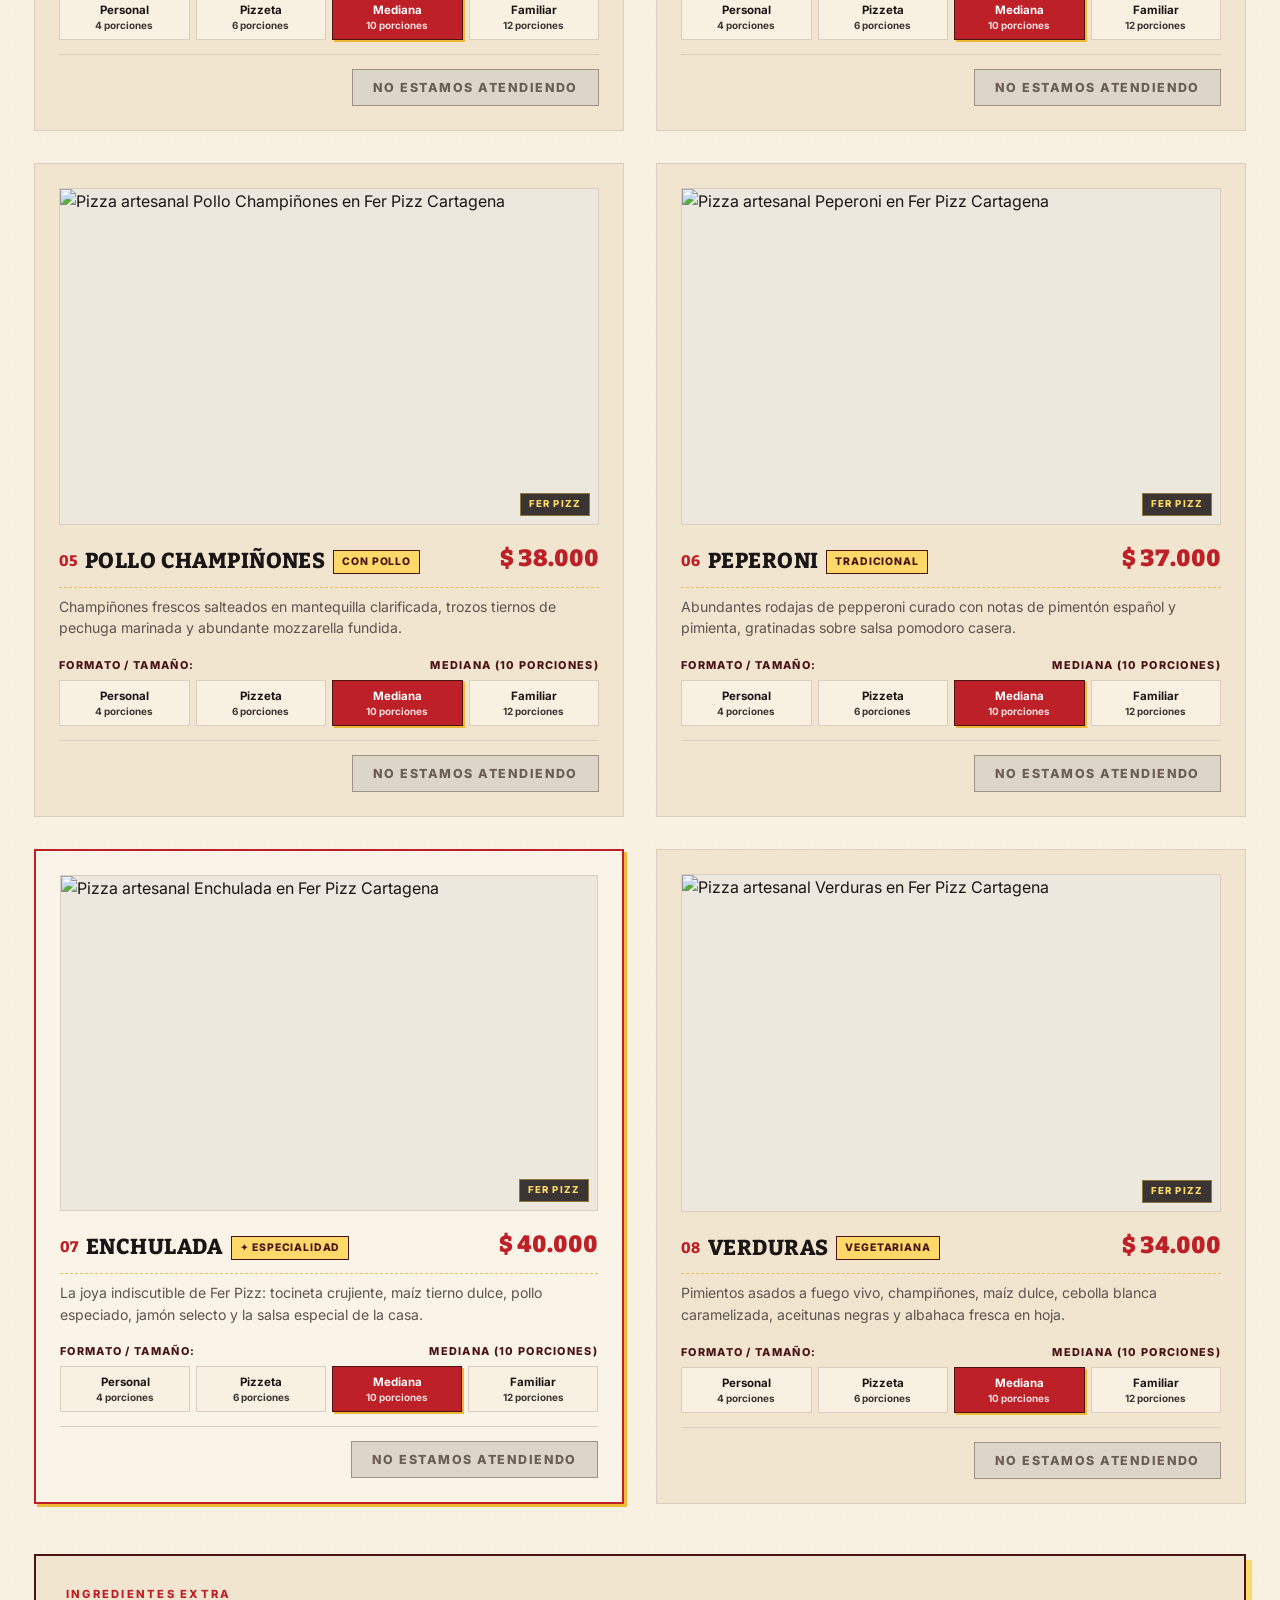
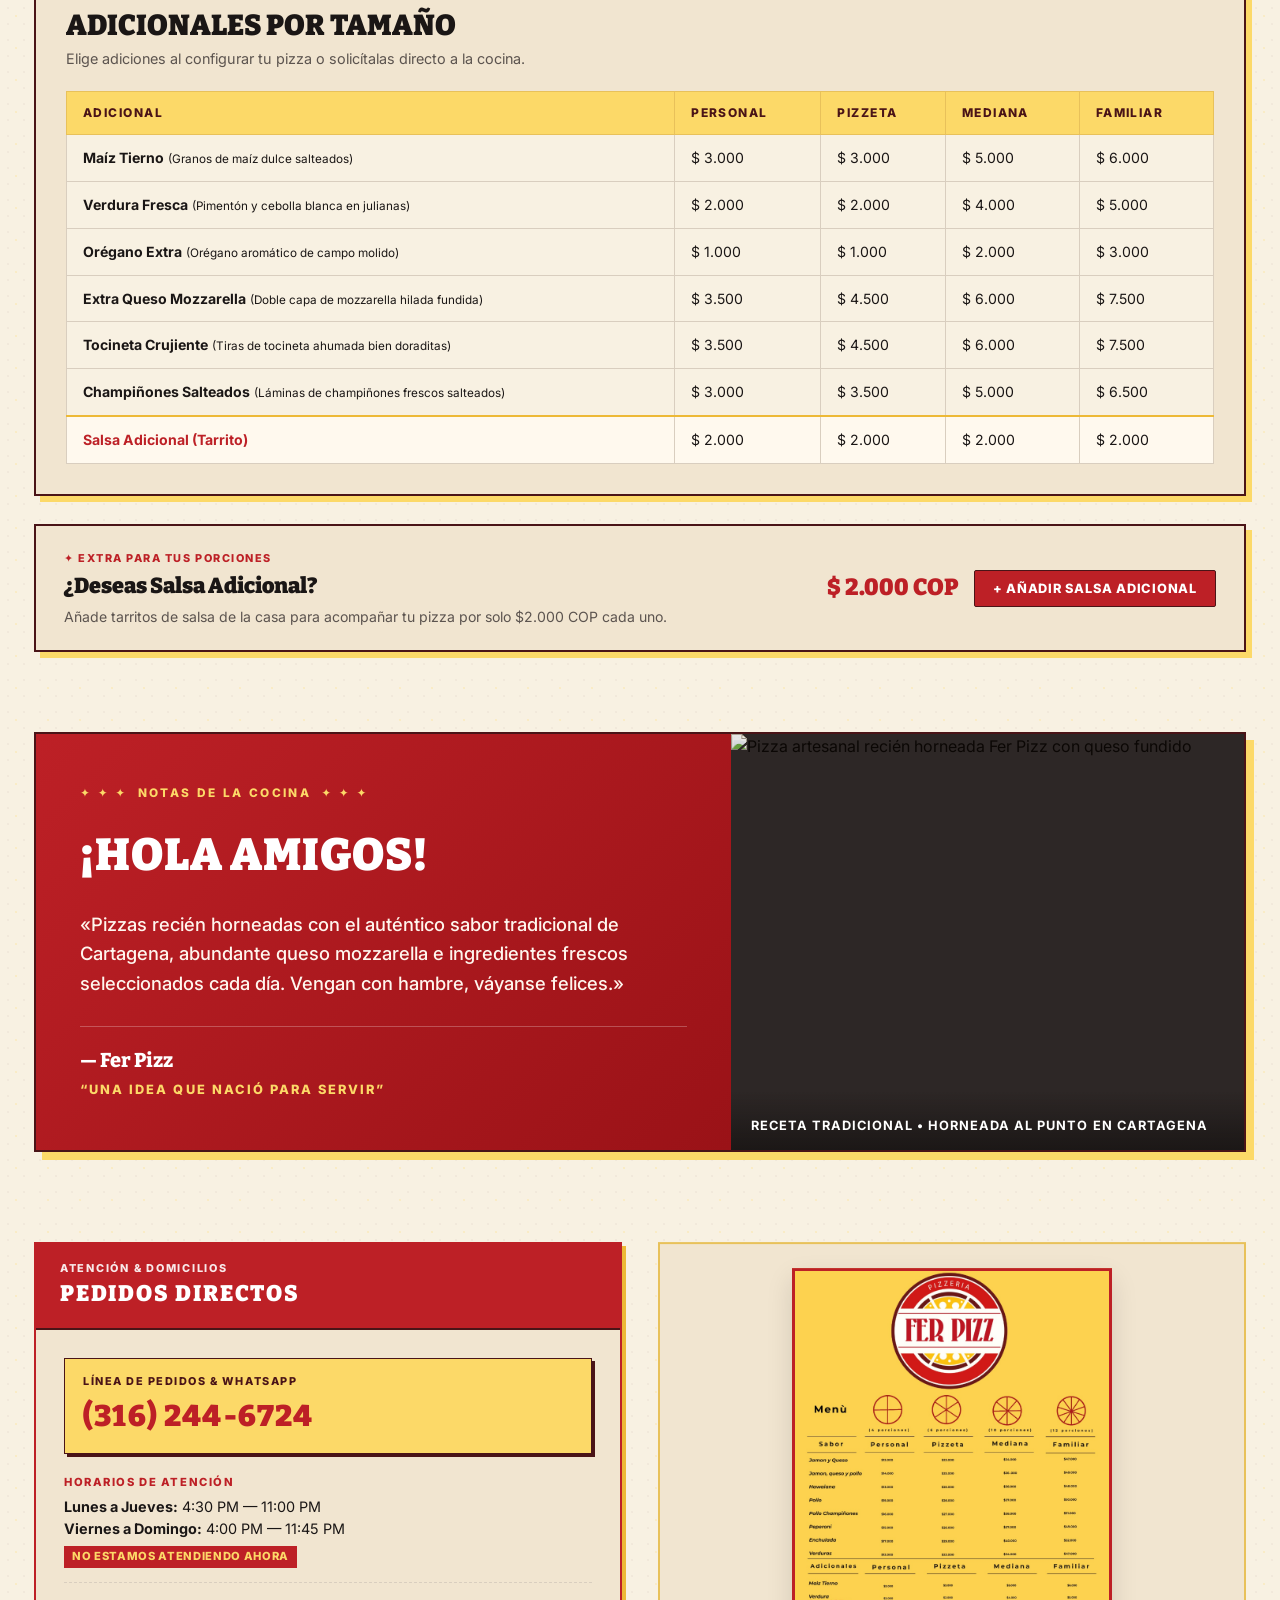
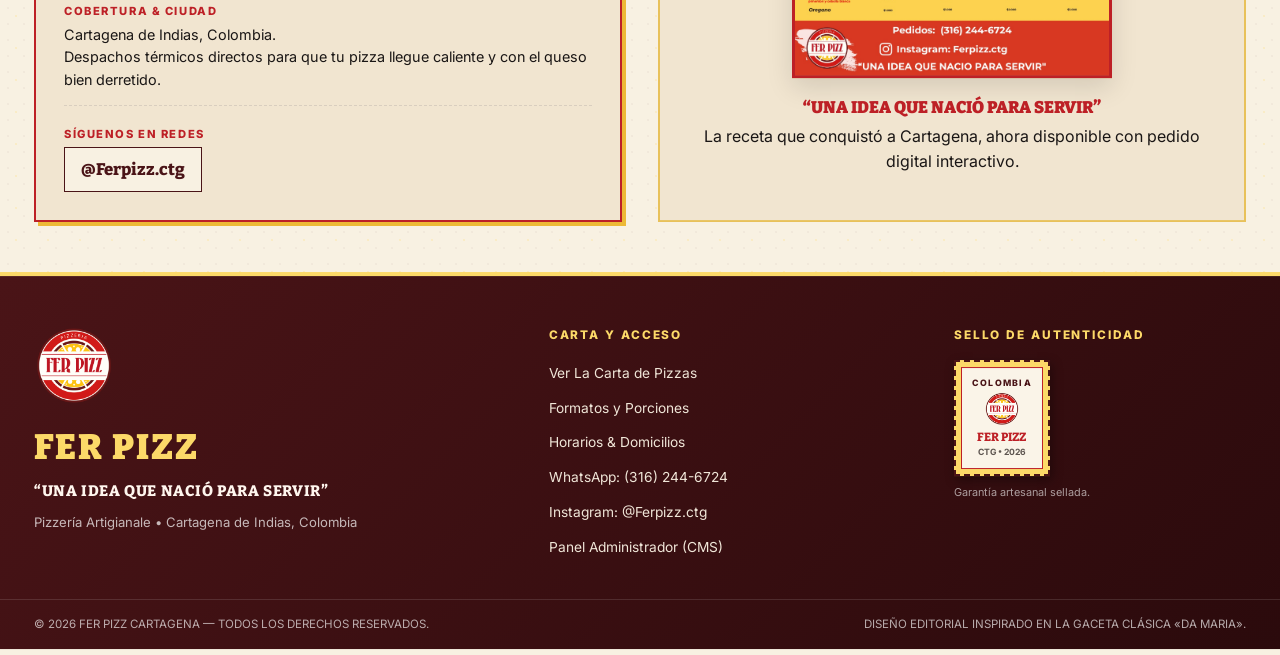
==== commit 3151484b: "fix: ocultar pista de clave por defecto en campos de login del panel admin" ====
--- a/index.html
+++ b/index.html
@@ -753,7 +753,7 @@
         <h4>Acceso Restringido a Maestros Pizzaiolos</h4>
         <p>Introduce la clave de acceso de Fer Pizz para modificar la carta y precios.</p>
         <div class="auth-input-group">
-          <input type="password" id="adminPasswordInput" class="newspaper-input text-center" placeholder="Clave de acceso (defecto: ferpizz2026)" autocomplete="current-password">
+          <input type="password" id="adminPasswordInput" class="newspaper-input text-center" placeholder="Ingresa tu clave de acceso" autocomplete="current-password">
           <button type="button" class="btn-mustard-solid" id="adminLoginBtn">ENTRAR AL CMS</button>
         </div>
         <p class="auth-error-msg" id="authErrorMsg"></p>
--- a/styles.css
+++ b/styles.css
@@ -167,6 +167,17 @@
   border-left: 1px solid rgba(252, 217, 104, 0.4);
 }
 
+/* BOTONES DE PEDIDO BLOQUEADOS CUANDO ESTÁ FUERA DE HORARIO */
+.btn-add-to-cart.btn-store-closed,
+.btn-sauce-direct-add.btn-store-closed {
+  background-color: #DCD6CA !important;
+  color: #6B5D54 !important;
+  border-color: #9E9285 !important;
+  box-shadow: none !important;
+  cursor: not-allowed !important;
+  transform: none !important;
+}
+
 @media (max-width: 768px) {
   .store-closed-hours {
     border-left: none;
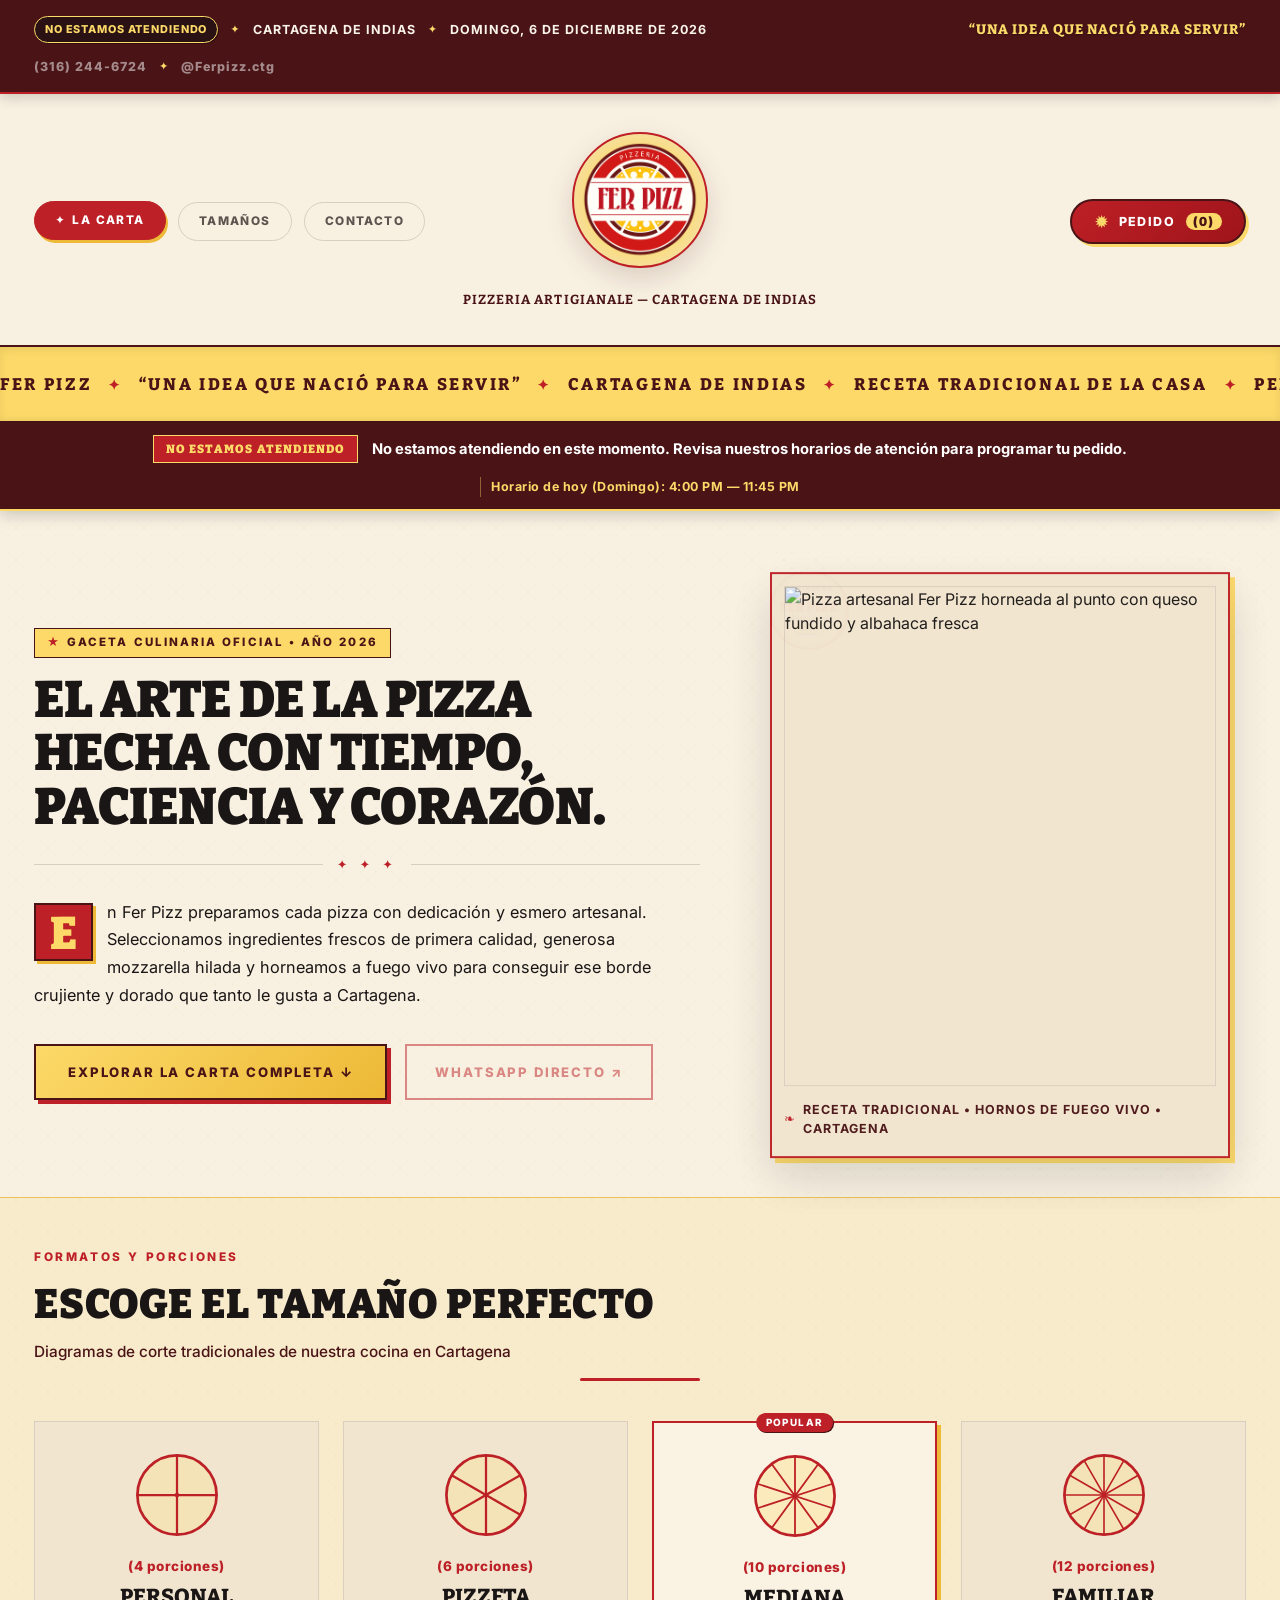
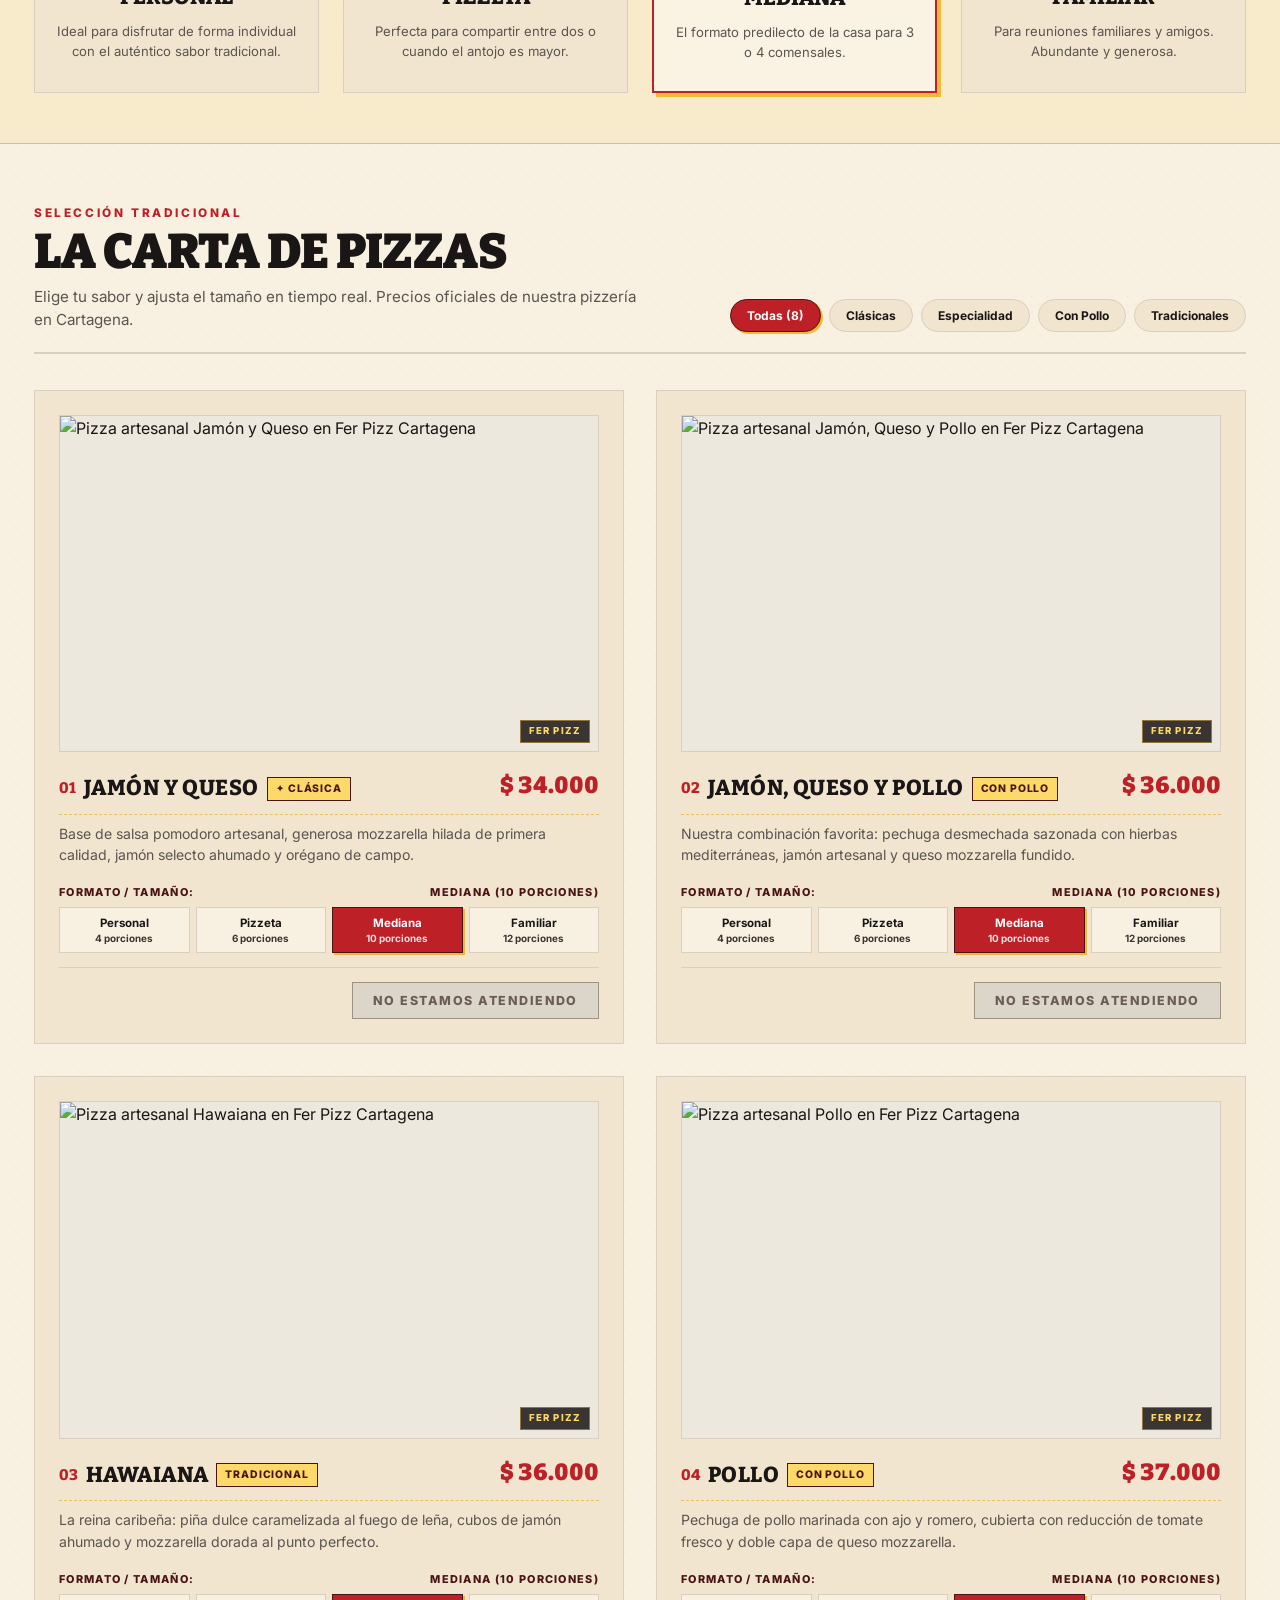
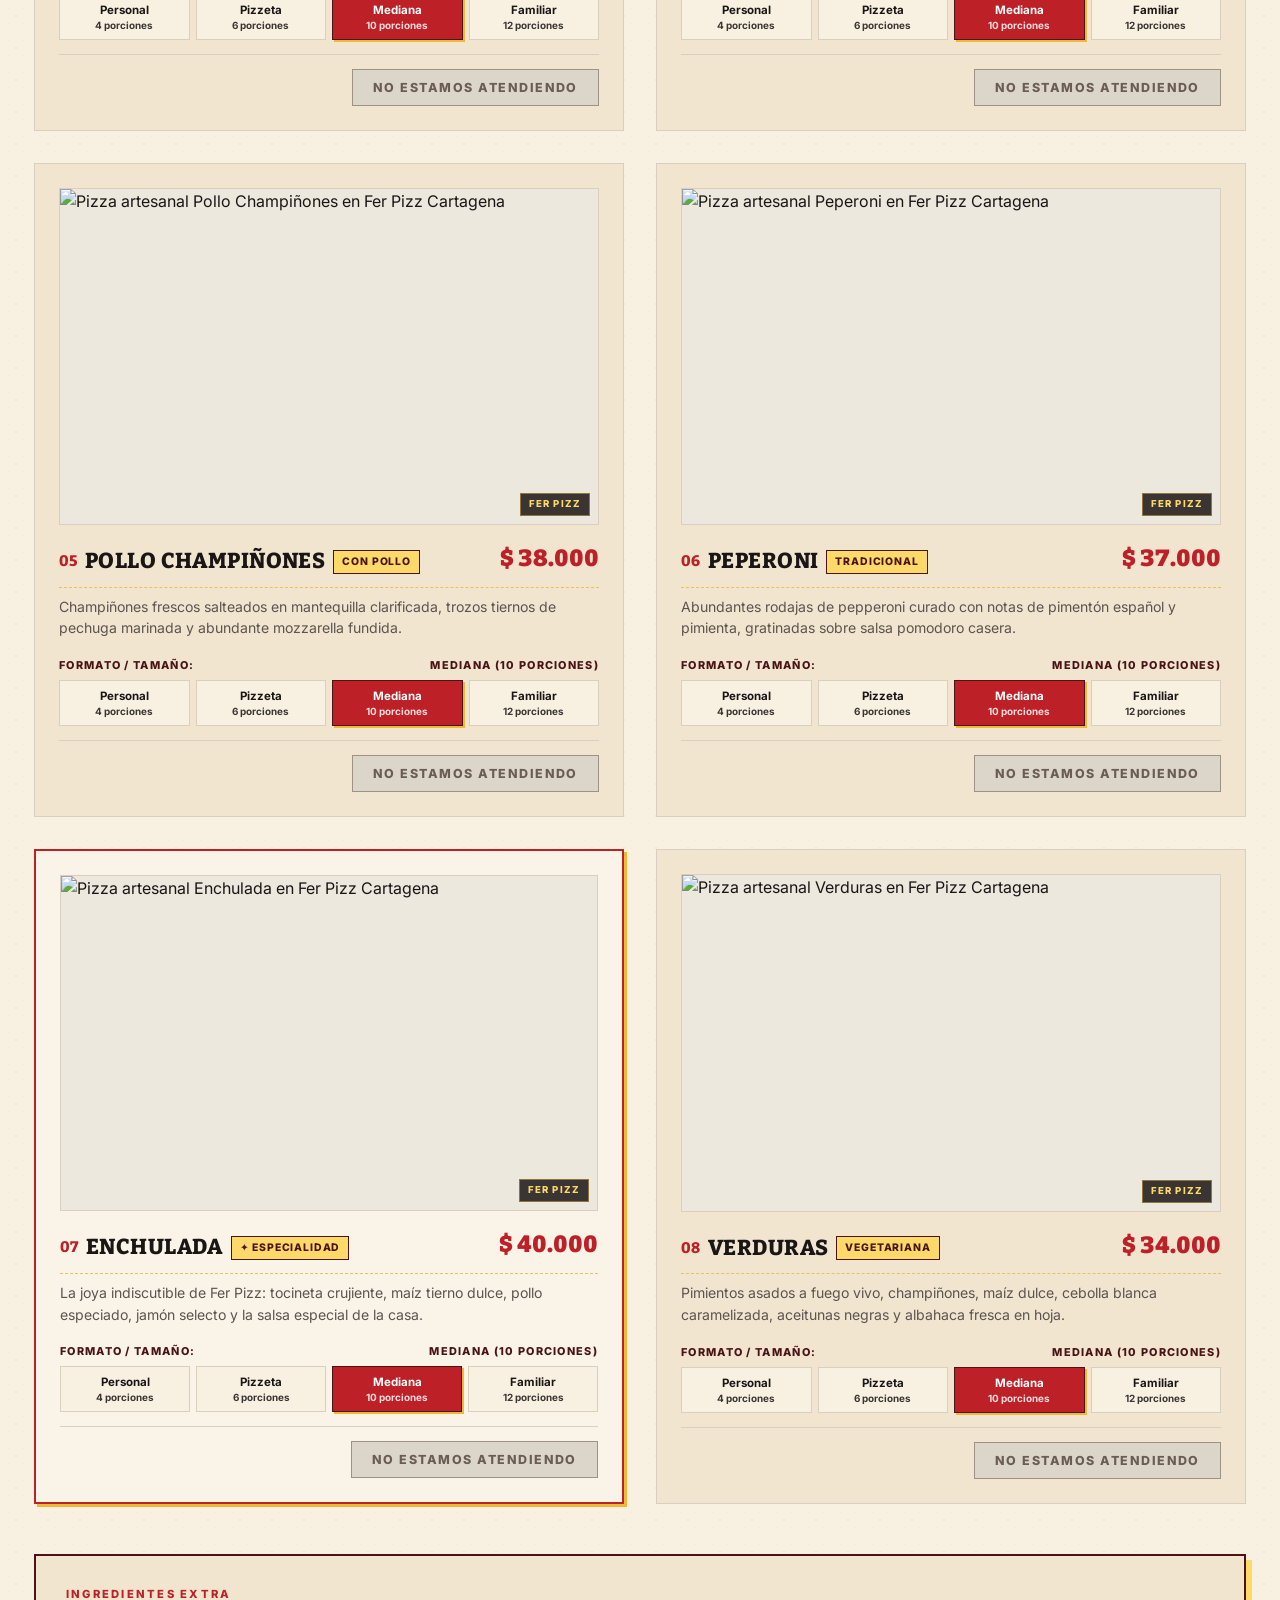
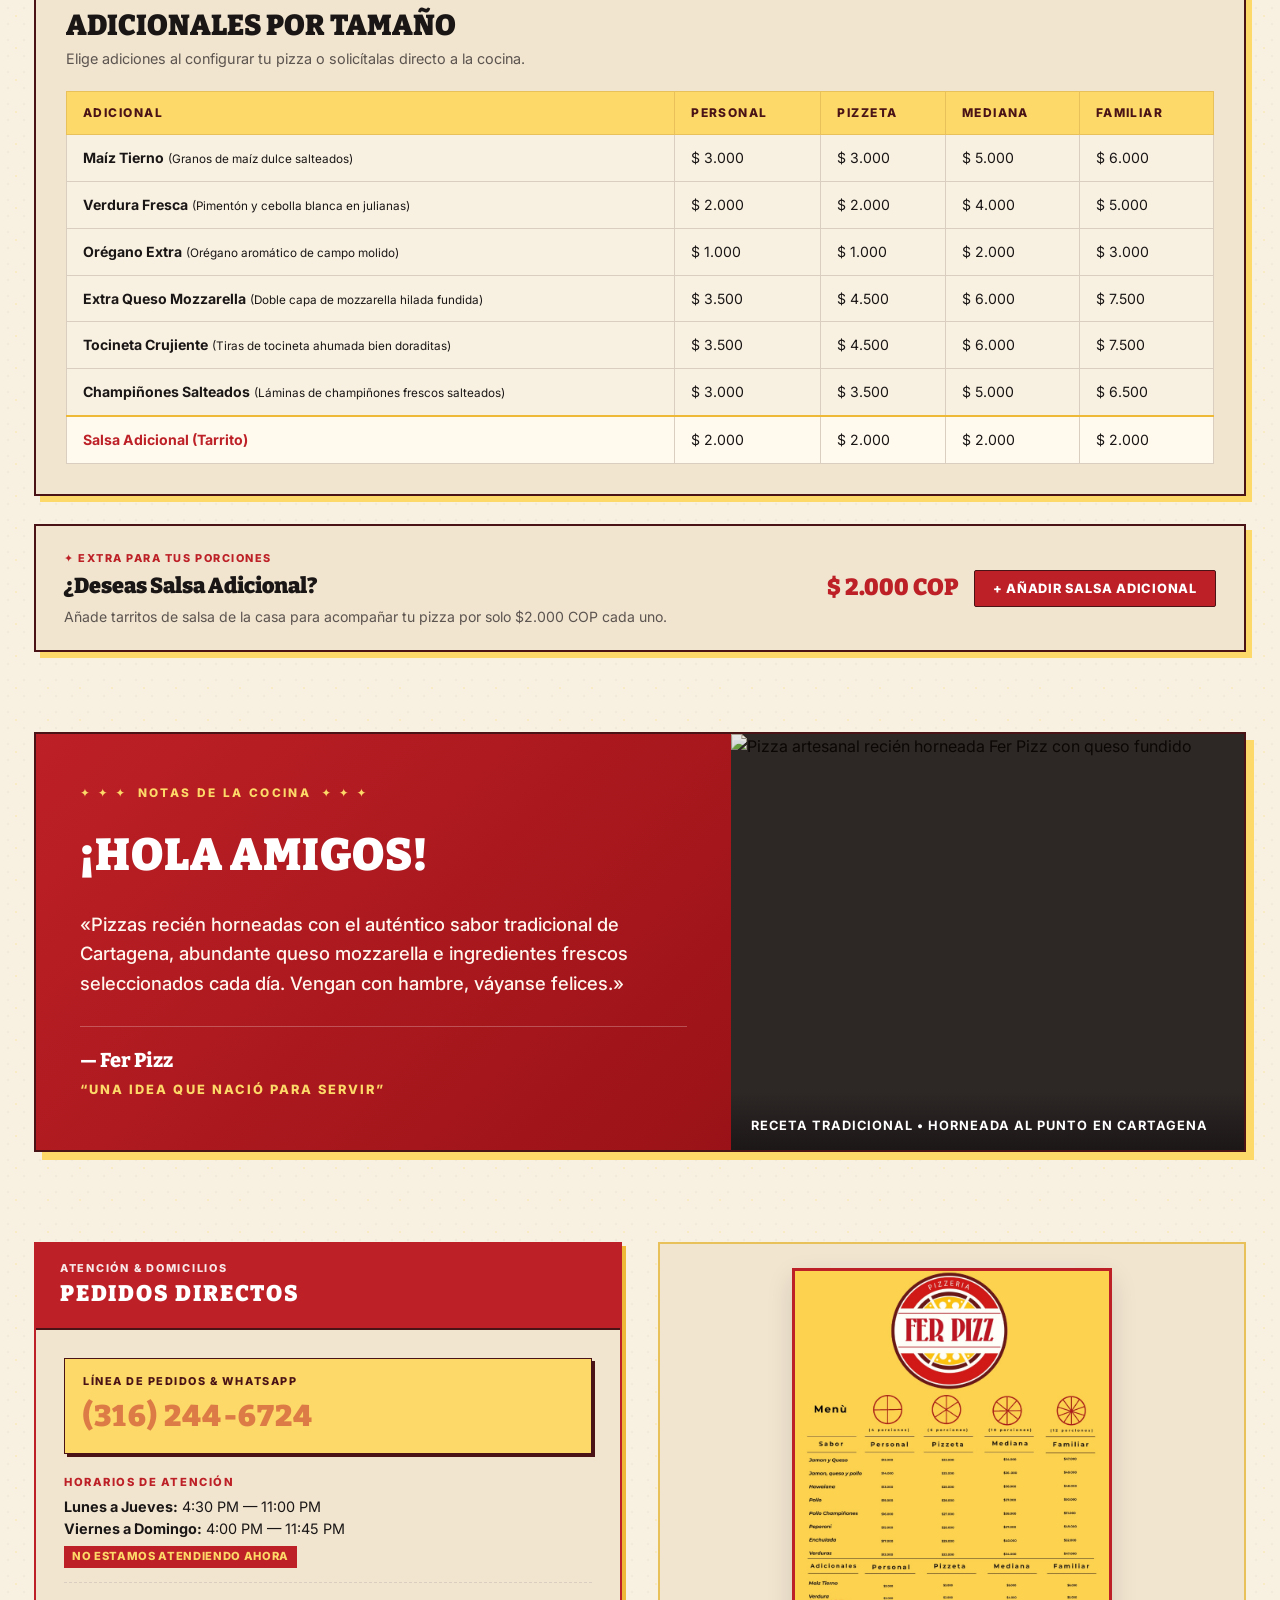
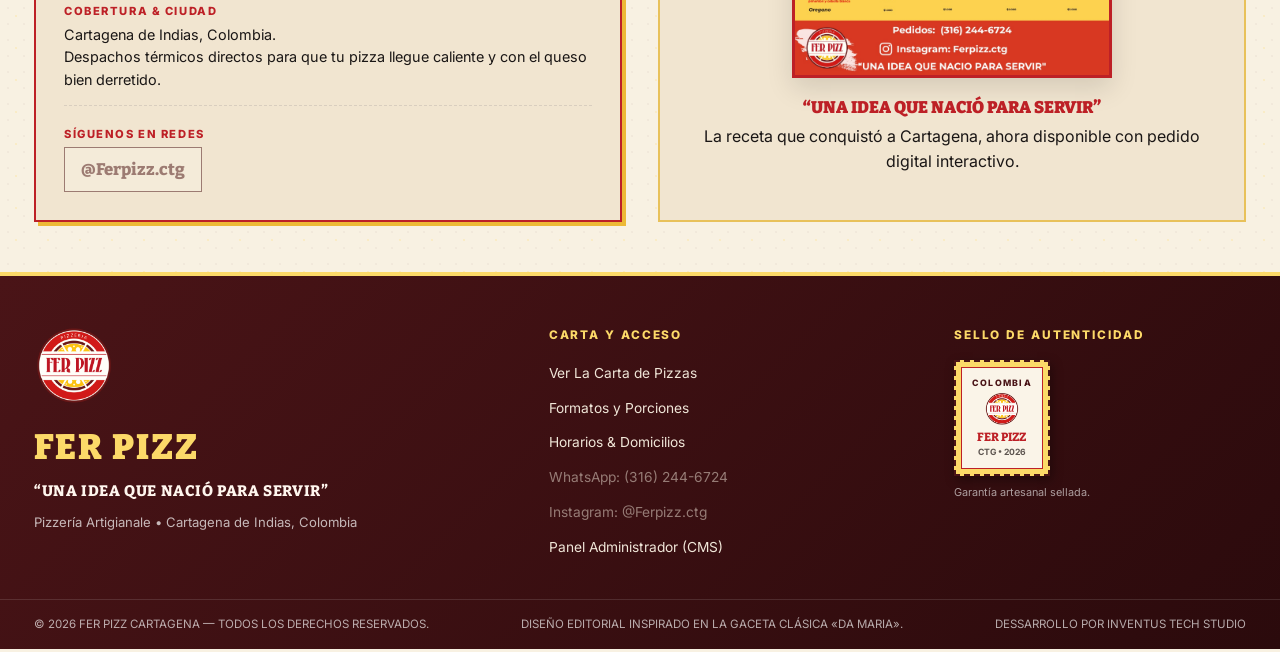
==== commit de7e3779: "feat: configurar WhatsApp, bloquear contacto fuera de horario y agregar credito" ====
--- a/index.html
+++ b/index.html
@@ -33,11 +33,11 @@
         <span class="topbar-slogan">“UNA IDEA QUE NACIÓ PARA SERVIR”</span>
       </div>
       <div class="topbar-right">
-        <a href="https://wa.me/573162446724" target="_blank" rel="noopener noreferrer" class="topbar-contact-link">
+        <a data-contact-href="https://wa.me/573162446724" aria-disabled="true" tabindex="-1" target="_blank" rel="noopener noreferrer" class="topbar-contact-link">
           (316) 244-6724
         </a>
         <span class="topbar-sep">✦</span>
-        <a href="https://instagram.com/Ferpizz.ctg" target="_blank" rel="noopener noreferrer" class="topbar-contact-link">
+        <a data-contact-href="https://instagram.com/Ferpizz.ctg" aria-disabled="true" tabindex="-1" target="_blank" rel="noopener noreferrer" class="topbar-contact-link">
           @Ferpizz.ctg
         </a>
       </div>
@@ -136,7 +136,7 @@
           <a href="#menu-section" class="btn-mustard-solid pulse-cta">
             <span>EXPLORAR LA CARTA COMPLETA ↓</span>
           </a>
-          <a href="https://wa.me/573162446724?text=Hola%20Fer%20Pizz%2C%20quisiera%20hacer%20un%20pedido%20directo" target="_blank" rel="noopener noreferrer" class="btn-editorial-outline">
+          <a data-contact-href="https://wa.me/573162446724?text=Hola%20Fer%20Pizz%2C%20quisiera%20hacer%20un%20pedido%20directo" aria-disabled="true" tabindex="-1" target="_blank" rel="noopener noreferrer" class="btn-editorial-outline">
             <span>WHATSAPP DIRECTO ↗</span>
           </a>
         </div>
@@ -423,7 +423,7 @@
             
             <div class="contact-lead-phone">
               <span class="phone-label">LÍNEA DE PEDIDOS & WHATSAPP</span>
-              <a href="https://wa.me/573162446724" target="_blank" rel="noopener noreferrer" class="phone-big-link">
+              <a data-contact-href="https://wa.me/573162446724" aria-disabled="true" tabindex="-1" target="_blank" rel="noopener noreferrer" class="phone-big-link">
                 (316) 244-6724
               </a>
             </div>
@@ -446,7 +446,7 @@
 
             <div class="info-block-row">
               <span class="info-label">SÍGUENOS EN REDES</span>
-              <a href="https://instagram.com/Ferpizz.ctg" target="_blank" rel="noopener noreferrer" class="insta-follow-btn">
+              <a data-contact-href="https://instagram.com/Ferpizz.ctg" aria-disabled="true" tabindex="-1" target="_blank" rel="noopener noreferrer" class="insta-follow-btn">
                 <span>@Ferpizz.ctg</span>
               </a>
             </div>
@@ -493,8 +493,8 @@
           <li><a href="#menu-section">Ver La Carta de Pizzas</a></li>
           <li><a href="#porciones-section">Formatos y Porciones</a></li>
           <li><a href="#horarios-section">Horarios & Domicilios</a></li>
-          <li><a href="https://wa.me/573162446724" target="_blank" rel="noopener noreferrer" id="footerWaLink">WhatsApp: (316) 244-6724</a></li>
-          <li><a href="https://instagram.com/Ferpizz.ctg" target="_blank" rel="noopener noreferrer" id="footerIgLink">Instagram: @Ferpizz.ctg</a></li>
+          <li><a data-contact-href="https://wa.me/573162446724" aria-disabled="true" tabindex="-1" target="_blank" rel="noopener noreferrer" id="footerWaLink">WhatsApp: (316) 244-6724</a></li>
+          <li><a data-contact-href="https://instagram.com/Ferpizz.ctg" aria-disabled="true" tabindex="-1" target="_blank" rel="noopener noreferrer" id="footerIgLink">Instagram: @Ferpizz.ctg</a></li>
           <li><a href="admin.html">Panel Administrador (CMS)</a></li>
         </ul>
       </div>
@@ -528,6 +528,7 @@
       <div class="site-container strip-flex">
         <span>© 2026 FER PIZZ CARTAGENA — TODOS LOS DERECHOS RESERVADOS.</span>
         <span>DISEÑO EDITORIAL INSPIRADO EN LA GACETA CLÁSICA «DA MARIA».</span>
+        <span>DESSARROLLO POR INVENTUS TECH STUDIO</span>
       </div>
     </div>
   </footer>
--- a/styles.css
+++ b/styles.css
@@ -168,6 +168,12 @@
 }
 
 /* BOTONES DE PEDIDO BLOQUEADOS CUANDO ESTÁ FUERA DE HORARIO */
+.communication-closed {
+  opacity: 0.5;
+  cursor: not-allowed;
+  text-decoration: none;
+}
+
 .btn-add-to-cart.btn-store-closed,
 .btn-sauce-direct-add.btn-store-closed {
   background-color: #DCD6CA !important;
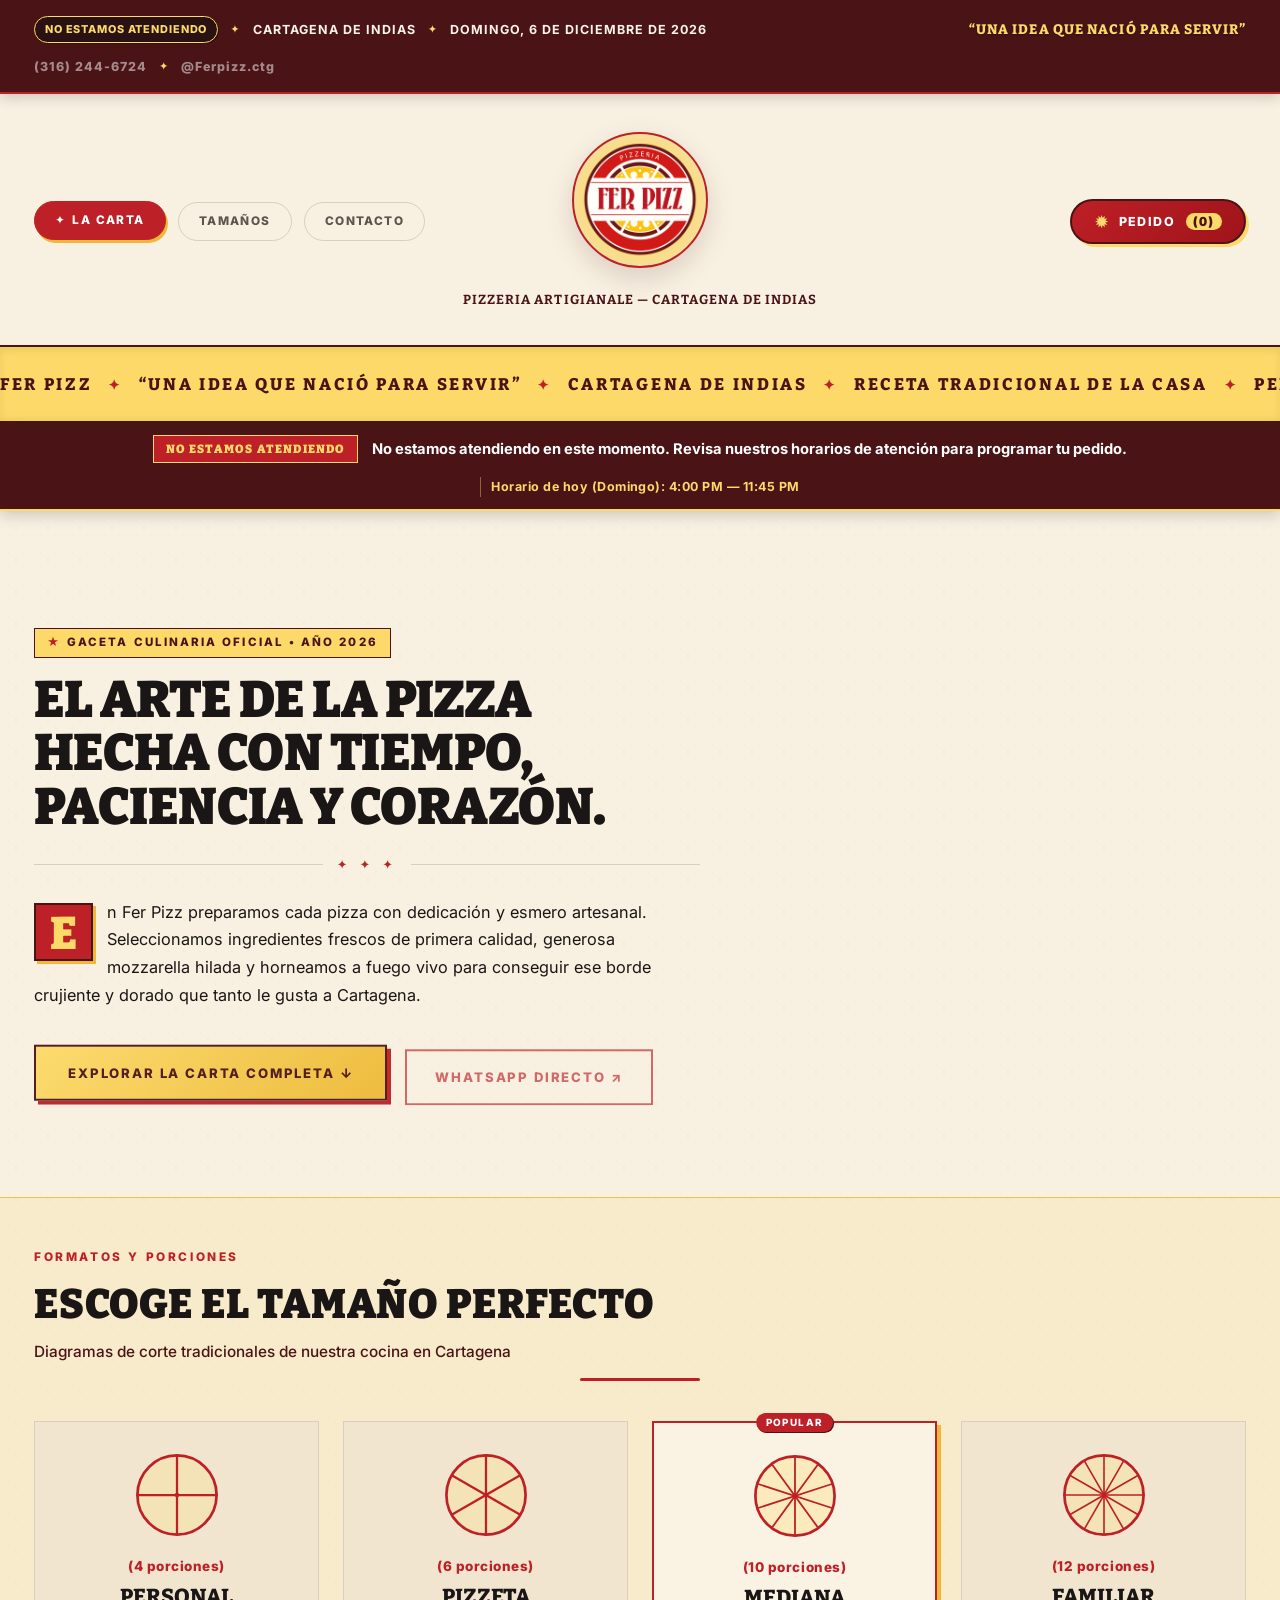
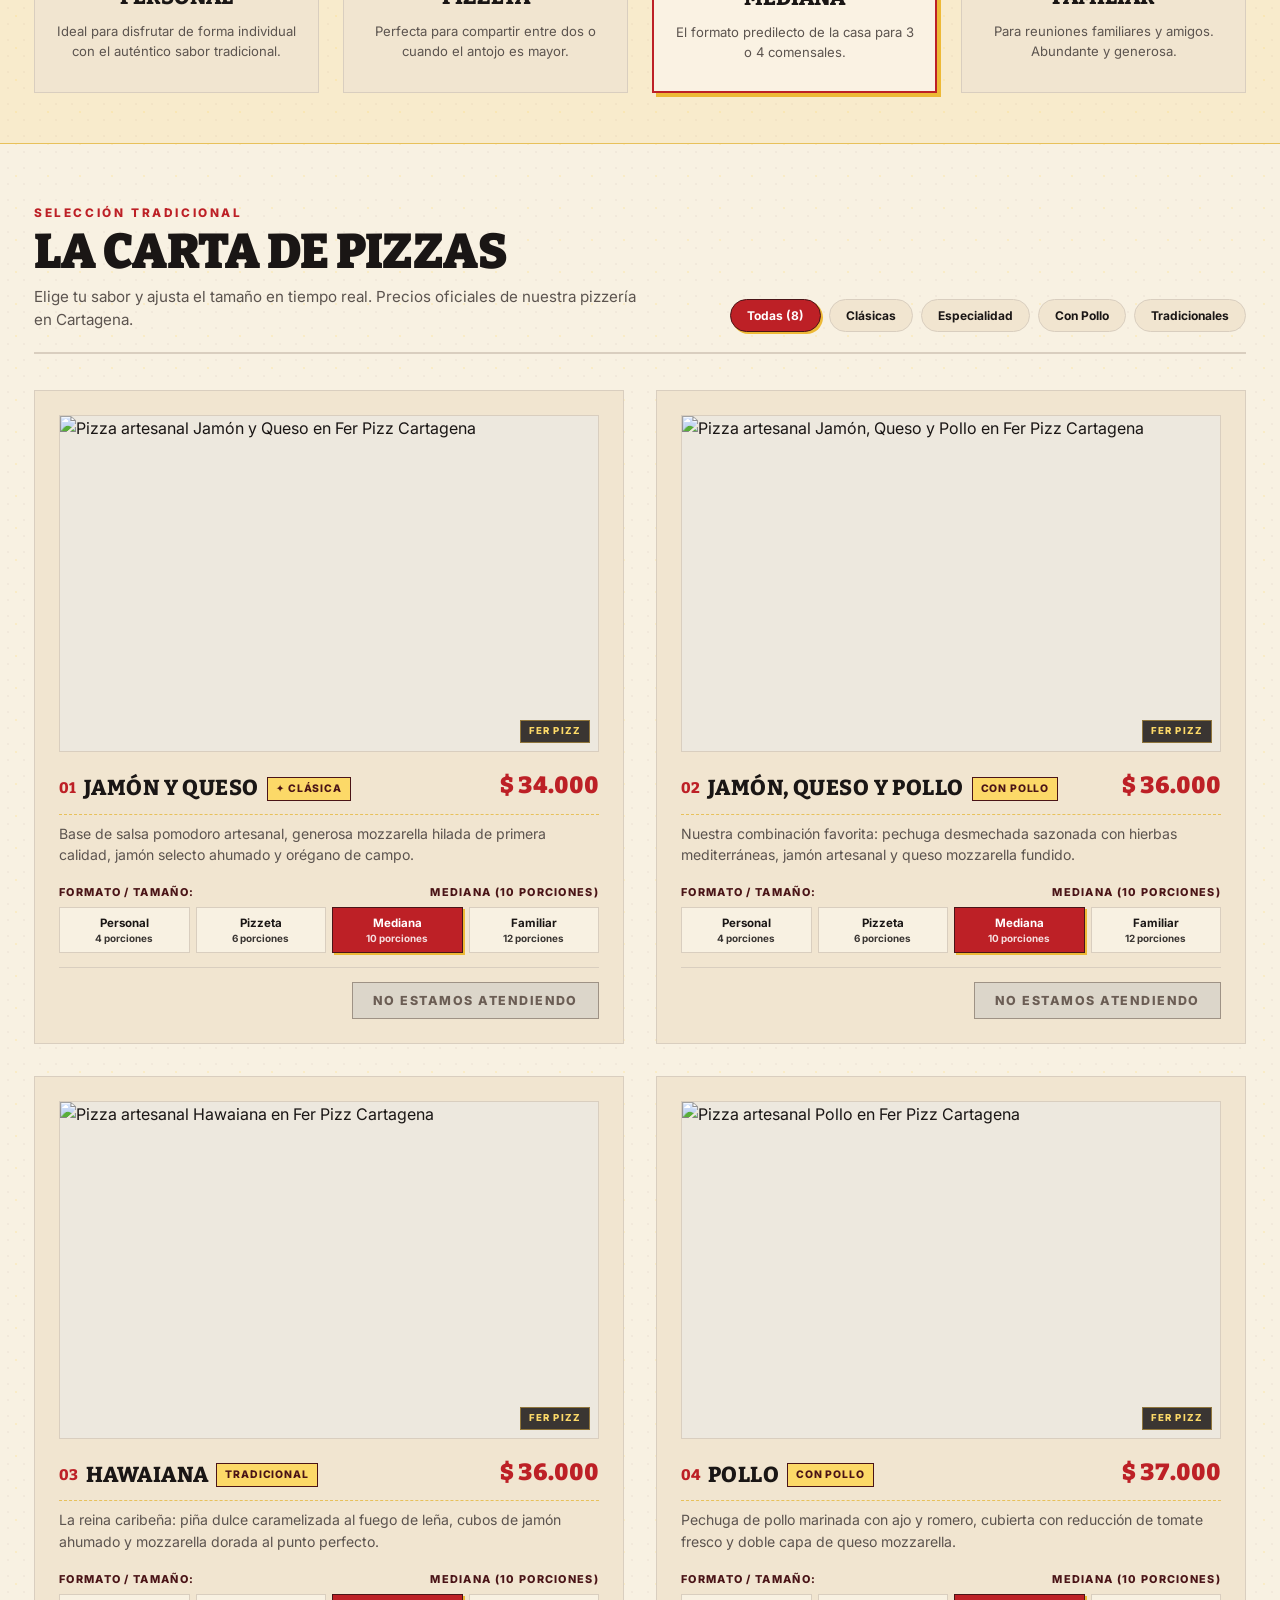
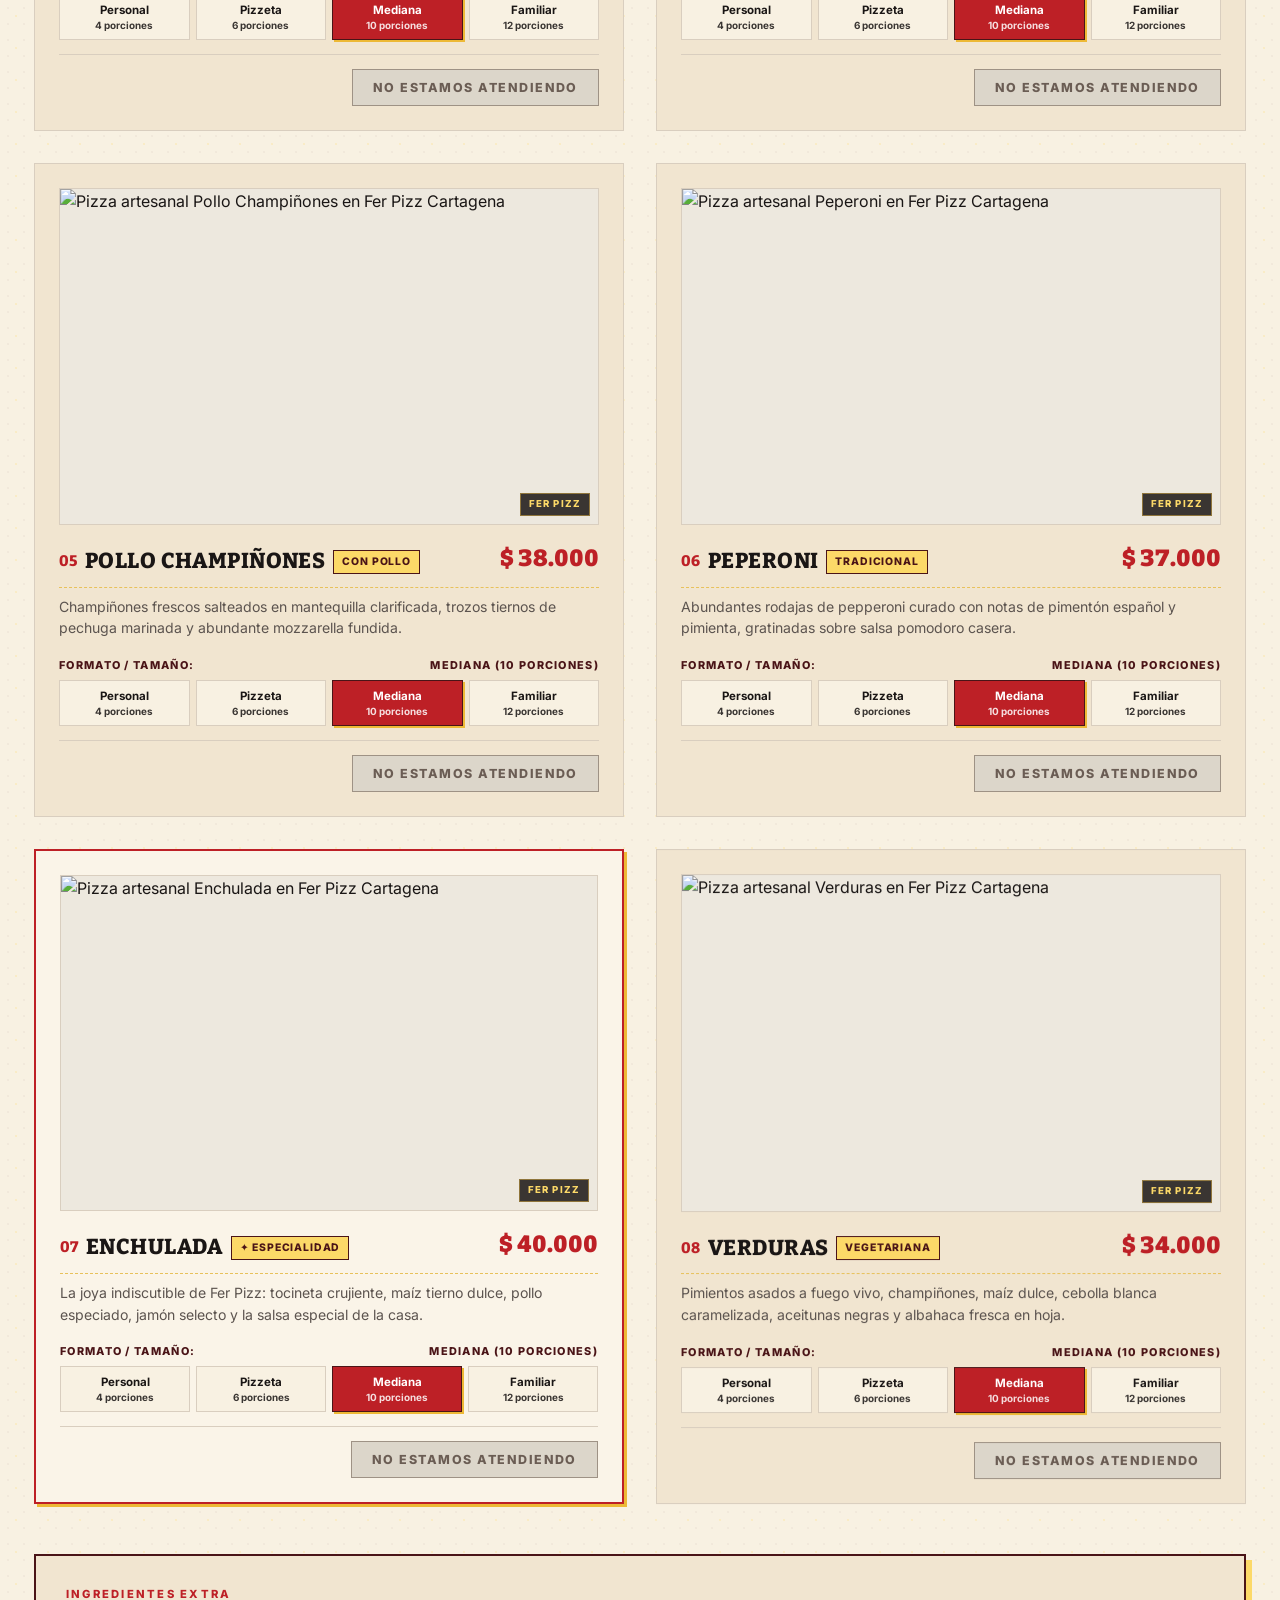
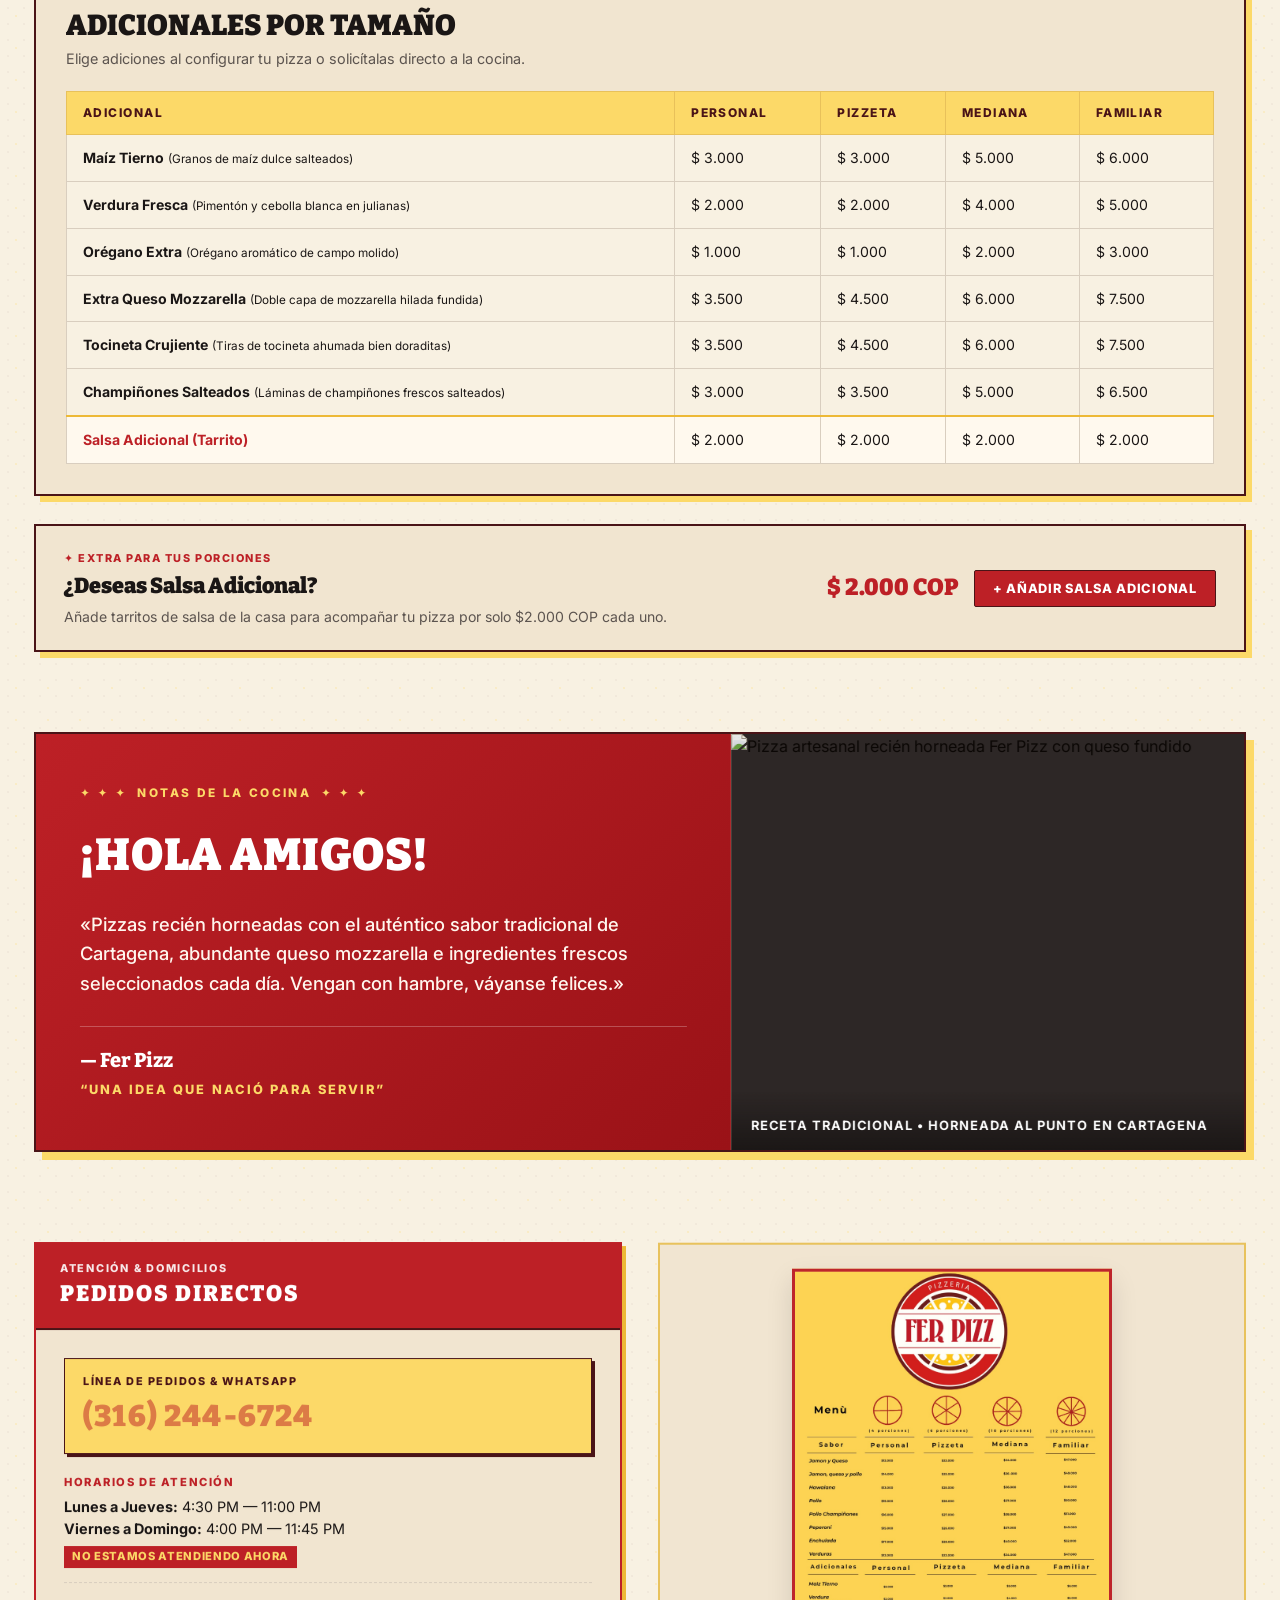
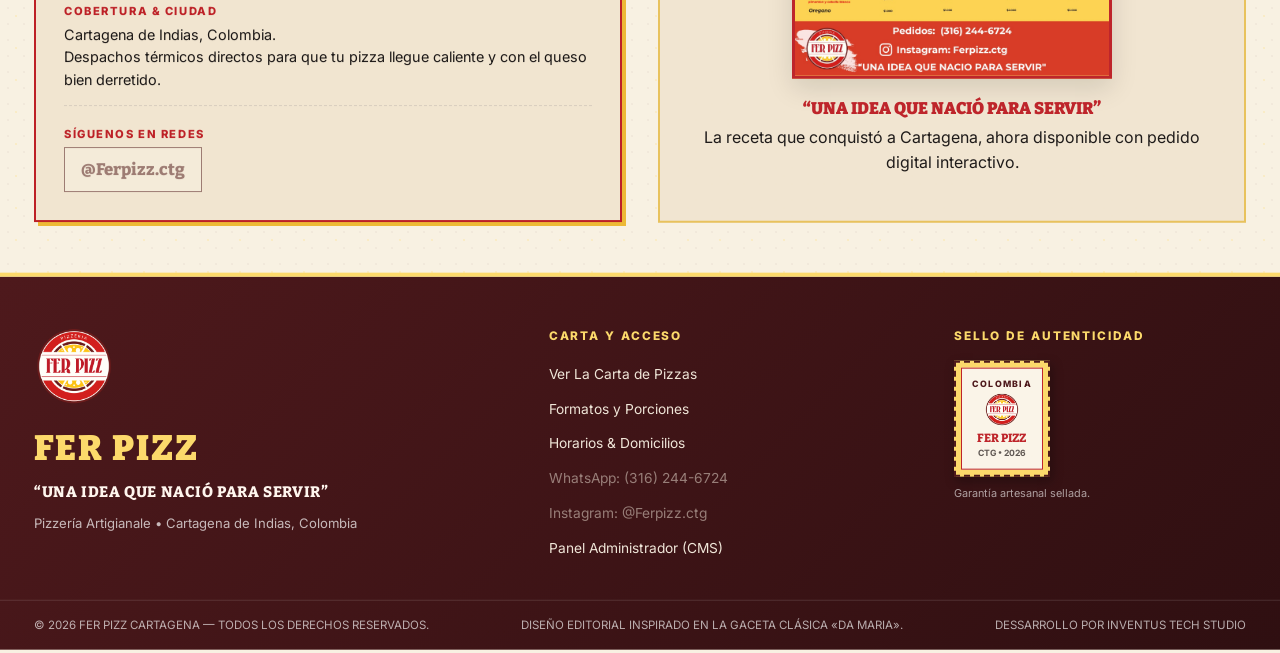
==== commit 3c5a3b0c: "fix: retirar controles de credenciales del administrador" ====
--- a/index.html
+++ b/index.html
@@ -47,7 +47,7 @@
   <!-- HEADER PRINCIPAL SIMÉTRICO CON LOGO ORIGINAL -->
   <header class="editorial-header-fluid" id="mainHeader">
     <div class="site-container header-layout">
-      
+
       <!-- LADO IZQUIERDO: NAVEGACIÓN -->
       <nav class="header-nav-group left-nav" aria-label="Navegación principal">
         <a href="#menu-section" class="pill-btn-nav active">
@@ -114,7 +114,7 @@
   <!-- HERO EDITORIAL CON ANIMACIÓN DE ENTRADA -->
   <section class="hero-fluid-section">
     <div class="site-container hero-grid">
-      
+
       <!-- COLUMNA IZQUIERDA HERO: MANIFIESTO & CITA -->
       <div class="hero-manifesto-col reveal-on-scroll">
         <div class="hero-kicker-badge">
@@ -145,7 +145,7 @@
       <!-- COLUMNA DERECHA HERO: FOTO ENMARCADA & SELLO VINTAGE FLOTANTE -->
       <div class="hero-visual-col reveal-on-scroll delay-1">
         <div class="photo-composition-wrap">
-          
+
           <!-- SELLO DE GARANTÍA EDITORIAL ORGANIZADO Y ELEGANTE -->
           <div class="clean-seal-badge" id="rubberStamp" title="Sello de Garantía Fer Pizz">
             <div class="seal-outer-circle">
@@ -182,7 +182,7 @@
   <!-- SECCIÓN VISUAL DE PORCIONES Y TAMAÑOS (DISEÑO EXACTO DEL MENÚ ORIGINAL) -->
   <section class="portions-guide-section" id="porciones-section">
     <div class="site-container">
-      
+
       <div class="section-title-wrap text-center reveal-on-scroll">
         <span class="kicker-tag">FORMATOS Y PORCIONES</span>
         <h2 class="section-headline">ESCOGE EL TAMAÑO PERFECTO</h2>
@@ -192,7 +192,7 @@
 
       <!-- GRILLA DE LOS 4 FORMATOS ORIGINALES -->
       <div class="portions-interactive-grid reveal-on-scroll delay-1">
-        
+
         <!-- FORMATO 1: PERSONAL -->
         <div class="portion-card" data-size="personal">
           <div class="portion-circle-diagram">
@@ -274,14 +274,14 @@
   <!-- LA CARTA DE PIZZAS INTERACTIVA CON FILTROS Y ANIMACIONES -->
   <section class="menu-interactive-section" id="menu-section">
     <div class="site-container">
-      
+
       <div class="menu-header-bar reveal-on-scroll">
         <div class="menu-header-text">
           <span class="kicker-tag">SELECCIÓN TRADICIONAL</span>
           <h2 class="menu-giant-title">LA CARTA DE PIZZAS</h2>
           <p class="menu-lead-sub">Elige tu sabor y ajusta el tamaño en tiempo real. Precios oficiales de nuestra pizzería en Cartagena.</p>
         </div>
-        
+
         <!-- FILTROS DE CATEGORÍA INTERACTIVOS -->
         <div class="menu-filter-nav" role="tablist" aria-label="Filtrar por categoría">
           <button type="button" class="filter-tab active" data-filter="all">Todas (8)</button>
@@ -373,7 +373,7 @@
   <section class="cooks-banner-section reveal-on-scroll">
     <div class="site-container">
       <div class="cooks-fluid-card">
-        
+
         <!-- BLOQUE ROJO SÓLIDO (#BD2026) TIPO CIAO AMICI -->
         <div class="cooks-red-panel">
           <div class="red-panel-tag">
@@ -412,7 +412,7 @@
   <section class="contact-order-section" id="horarios-section">
     <div class="site-container">
       <div class="contact-split-grid reveal-on-scroll">
-        
+
         <!-- COLUMNA IZQUIERDA: TARJETA DE PEDIDOS -->
         <div class="contact-card-box">
           <div class="card-box-header">
@@ -420,7 +420,7 @@
             <h3 class="box-title">PEDIDOS DIRECTOS</h3>
           </div>
           <div class="card-box-body">
-            
+
             <div class="contact-lead-phone">
               <span class="phone-label">LÍNEA DE PEDIDOS & WHATSAPP</span>
               <a data-contact-href="https://wa.me/573162446724" aria-disabled="true" tabindex="-1" target="_blank" rel="noopener noreferrer" class="phone-big-link">
@@ -477,7 +477,7 @@
   <!-- PIE DE PÁGINA ROJO Y MOSTAZA OFICIAL DE FER PIZZ -->
   <footer class="official-brand-footer">
     <div class="site-container footer-content">
-      
+
       <div class="footer-brand-col">
         <div class="footer-logo-wrap">
           <img src="logo.png" alt="Fer Pizz Logo" class="footer-logo-img" width="90" height="90">
@@ -627,7 +627,7 @@
   <!-- ======================================================== -->
   <div class="checkout-modal-backdrop" id="checkoutBackdrop" aria-hidden="true">
     <div class="checkout-receipt-drawer" role="dialog" aria-labelledby="receiptTitle">
-      
+
       <!-- CABECERA DEL RECIBO -->
       <div class="receipt-header">
         <button class="receipt-close-btn" id="closeCartBtn" aria-label="Cerrar carrito">&times;</button>
@@ -639,7 +639,7 @@
 
       <!-- CUERPO CON SCROLL -->
       <div class="receipt-scrollable-body">
-        
+
         <!-- LISTA DE ARTÍCULOS EN EL CARRITO -->
         <div class="receipt-items-section">
           <div class="receipt-section-label">ARTÍCULOS SELECCIONADOS</div>
@@ -744,7 +744,7 @@
         <div>
           <span class="admin-badge">CMS PRIVADO</span>
           <h3 class="admin-title" id="adminTitle">PANEL DE GESTIÓN FER PIZZ</h3>
-          <p class="admin-sub">Edición de Carta, Precios, Stock y Sincronización Firebase</p>
+          <p class="admin-sub">Edición de Carta, Precios y Disponibilidad</p>
         </div>
         <button class="admin-close-btn" id="closeAdminBtn" aria-label="Cerrar panel de administración">&times;</button>
       </div>
@@ -764,9 +764,7 @@
         <div class="admin-tabs">
           <button type="button" class="admin-tab-btn active" data-tab="tab-pizzas">Carta de Pizzas &amp; Precios</button>
           <button type="button" class="admin-tab-btn" data-tab="tab-toppings">Complementos &amp; Adicionales</button>
-          <button type="button" class="admin-tab-btn" data-tab="tab-cloudinary">Fotos &amp; Cloudinary CDN</button>
           <button type="button" class="admin-tab-btn" data-tab="tab-anuncio">Nota de Cocina &amp; Promo</button>
-          <button type="button" class="admin-tab-btn" data-tab="tab-firebase">Base de Datos en la Nube</button>
         </div>
 
         <div class="admin-tab-content active" id="tab-pizzas">
@@ -859,51 +857,7 @@
           </div>
         </div>
 
-        <div class="admin-tab-content" id="tab-cloudinary">
-          <div class="cloudinary-guide-box">
-            <div class="status-indicator">
-              <span class="status-pill status-spark">Cloudinary CDN: 25.000 fotos al mes sin costo</span>
-            </div>
-            <p style="margin: 10px 0 14px; font-size: 0.88rem; line-height: 1.5; color: var(--ink-charcoal);">
-              Sube fotos directas desde tu celular o computadora. Se optimizan y entregan en alta velocidad sin saturar tu servidor.
-            </p>
-          </div>
-
-          <div class="admin-form-group">
-            <label class="form-label" for="adminCloudinaryName">Cloud Name (Nombre de tu Nube)</label>
-            <input type="text" id="adminCloudinaryName" class="newspaper-input" placeholder="Ejemplo: ferpizz-ctg o tu_cloud_name">
-            <small style="color: var(--ink-muted); font-size: 0.76rem; display: block; margin-top: 4px;">
-              Aparece en la esquina superior del panel de control de Cloudinary al registrarte.
-            </small>
-          </div>
-
-          <div class="admin-form-group">
-            <label class="form-label" for="adminCloudinaryPreset">Upload Preset (Preset Sin Firmar / Unsigned)</label>
-            <input type="text" id="adminCloudinaryPreset" class="newspaper-input" placeholder="Ejemplo: ferpizz_preset o ml_default">
-            <small style="color: var(--ink-muted); font-size: 0.76rem; display: block; margin-top: 4px;">
-              En Cloudinary: Ajustes (Settings) &rarr; Upload &rarr; Add upload preset &rarr; Signing Mode: "Unsigned".
-            </small>
-          </div>
-
-          <div class="cloudinary-actions-row" style="display: flex; gap: 12px; margin-top: 16px; flex-wrap: wrap;">
-            <button type="button" class="btn-admin-action btn-save-main" id="btnSaveCloudinaryConfig">Guardar Configuración Cloudinary</button>
-            <button type="button" class="btn-admin-action" id="btnTestCloudinaryUpload">Probar Subida de Foto</button>
-          </div>
-
-          <div class="cloudinary-quick-steps" style="margin-top: 24px; padding: 16px; background: rgba(0,0,0,0.03); border: 1px dashed var(--border-paper);">
-            <h4 style="font-family: var(--font-headline); font-size: 0.95rem; margin-bottom: 8px; color: var(--accent-crimson);">
-              Instrucciones Rápidas de Activación (2 Minutos)
-            </h4>
-            <ol style="font-size: 0.82rem; line-height: 1.6; padding-left: 20px; color: var(--ink-charcoal); margin: 0;">
-              <li>Regístrate gratis en <strong>cloudinary.com</strong>.</li>
-              <li>Copia tu <strong>Cloud Name</strong> del panel principal y pégalo arriba.</li>
-              <li>Haz clic en el engranaje de configuración &rarr; <strong>Upload</strong> &rarr; <strong>Add upload preset</strong>.</li>
-              <li>Cambia el <em>Signing Mode</em> a <strong>Unsigned</strong> y haz clic en Guardar.</li>
-              <li>Copia el nombre de ese preset en el campo <em>Upload Preset</em> arriba y guarda los cambios.</li>
-              <li>¡Listo! En la pestaña "Carta de Pizzas &amp; Precios" podrás hacer clic en <strong>Subir Foto</strong> para cualquier sabor. También puedes usar <strong>Pegar URL</strong> en cualquier momento sin configurar nada.</li>
-            </ol>
-          </div>
-        </div>
+
 
         <div class="admin-tab-content" id="tab-anuncio">
           <div class="admin-form-group">
@@ -921,25 +875,7 @@
           <button type="button" class="btn-admin-action btn-save-main" id="btnSaveAnnounceChanges">Guardar Anuncios</button>
         </div>
 
-        <div class="admin-tab-content" id="tab-firebase">
-          <div class="firebase-status-box">
-            <div class="status-indicator">
-              <span class="status-pill status-spark">Modo: LocalStorage + Spark Tier Zero-Cost</span>
-            </div>
-            <p>
-              El CMS funciona de forma 100% autónoma y offline mediante <code>localStorage</code> (cero lecturas a servidores para garantizar la capa gratuita).
-            </p>
-          </div>
-          <div class="admin-form-group">
-            <label class="form-label" for="fbConfigJson">Configuración Firebase JSON (Opcional)</label>
-            <textarea id="fbConfigJson" class="newspaper-textarea code-font" rows="6"></textarea>
-          </div>
-          <div class="firebase-actions-row">
-            <button type="button" class="btn-admin-action" id="btnTestFirebase">Probar Conexión Firestore</button>
-            <button type="button" class="btn-admin-action btn-save-main" id="btnSaveFirebaseConfig">Vincular Proyecto</button>
-          </div>
-          <div id="firebaseFeedback" class="feedback-toast"></div>
-        </div>
+
       </div>
 
     </div>
